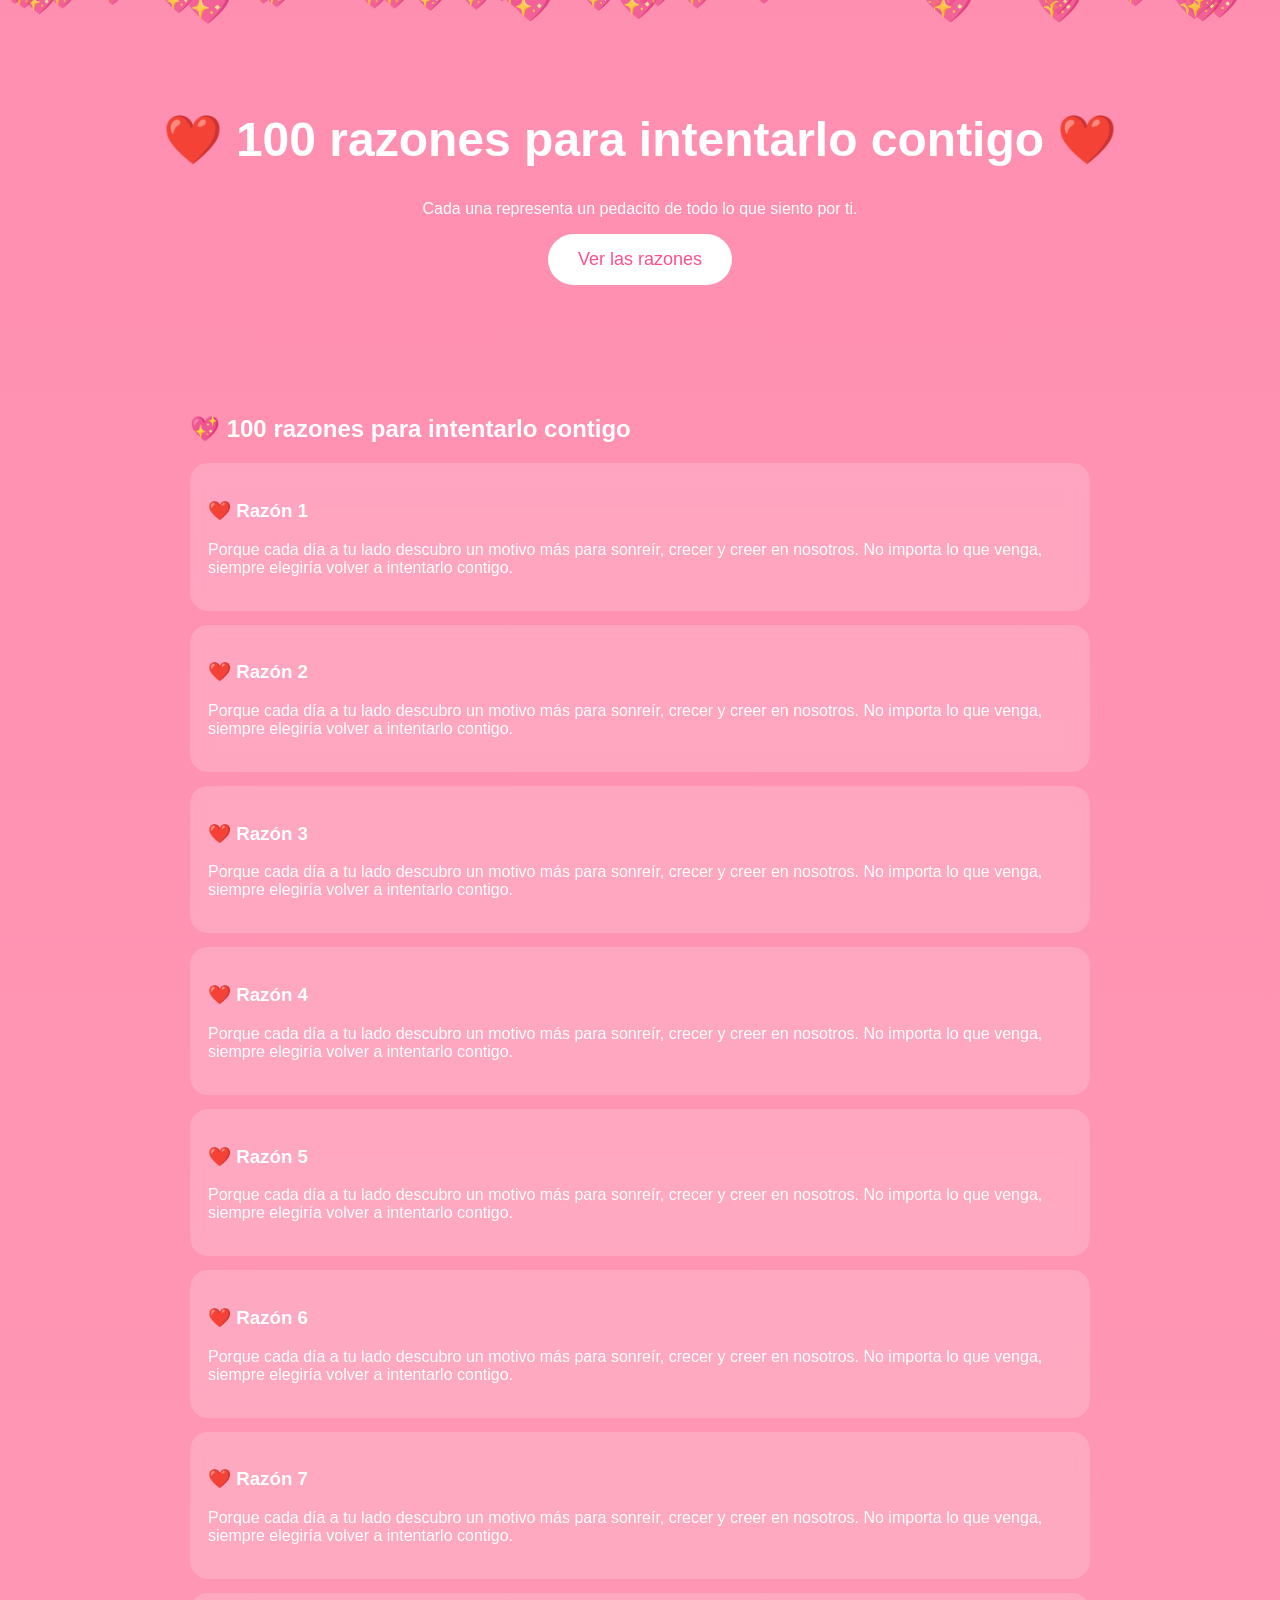
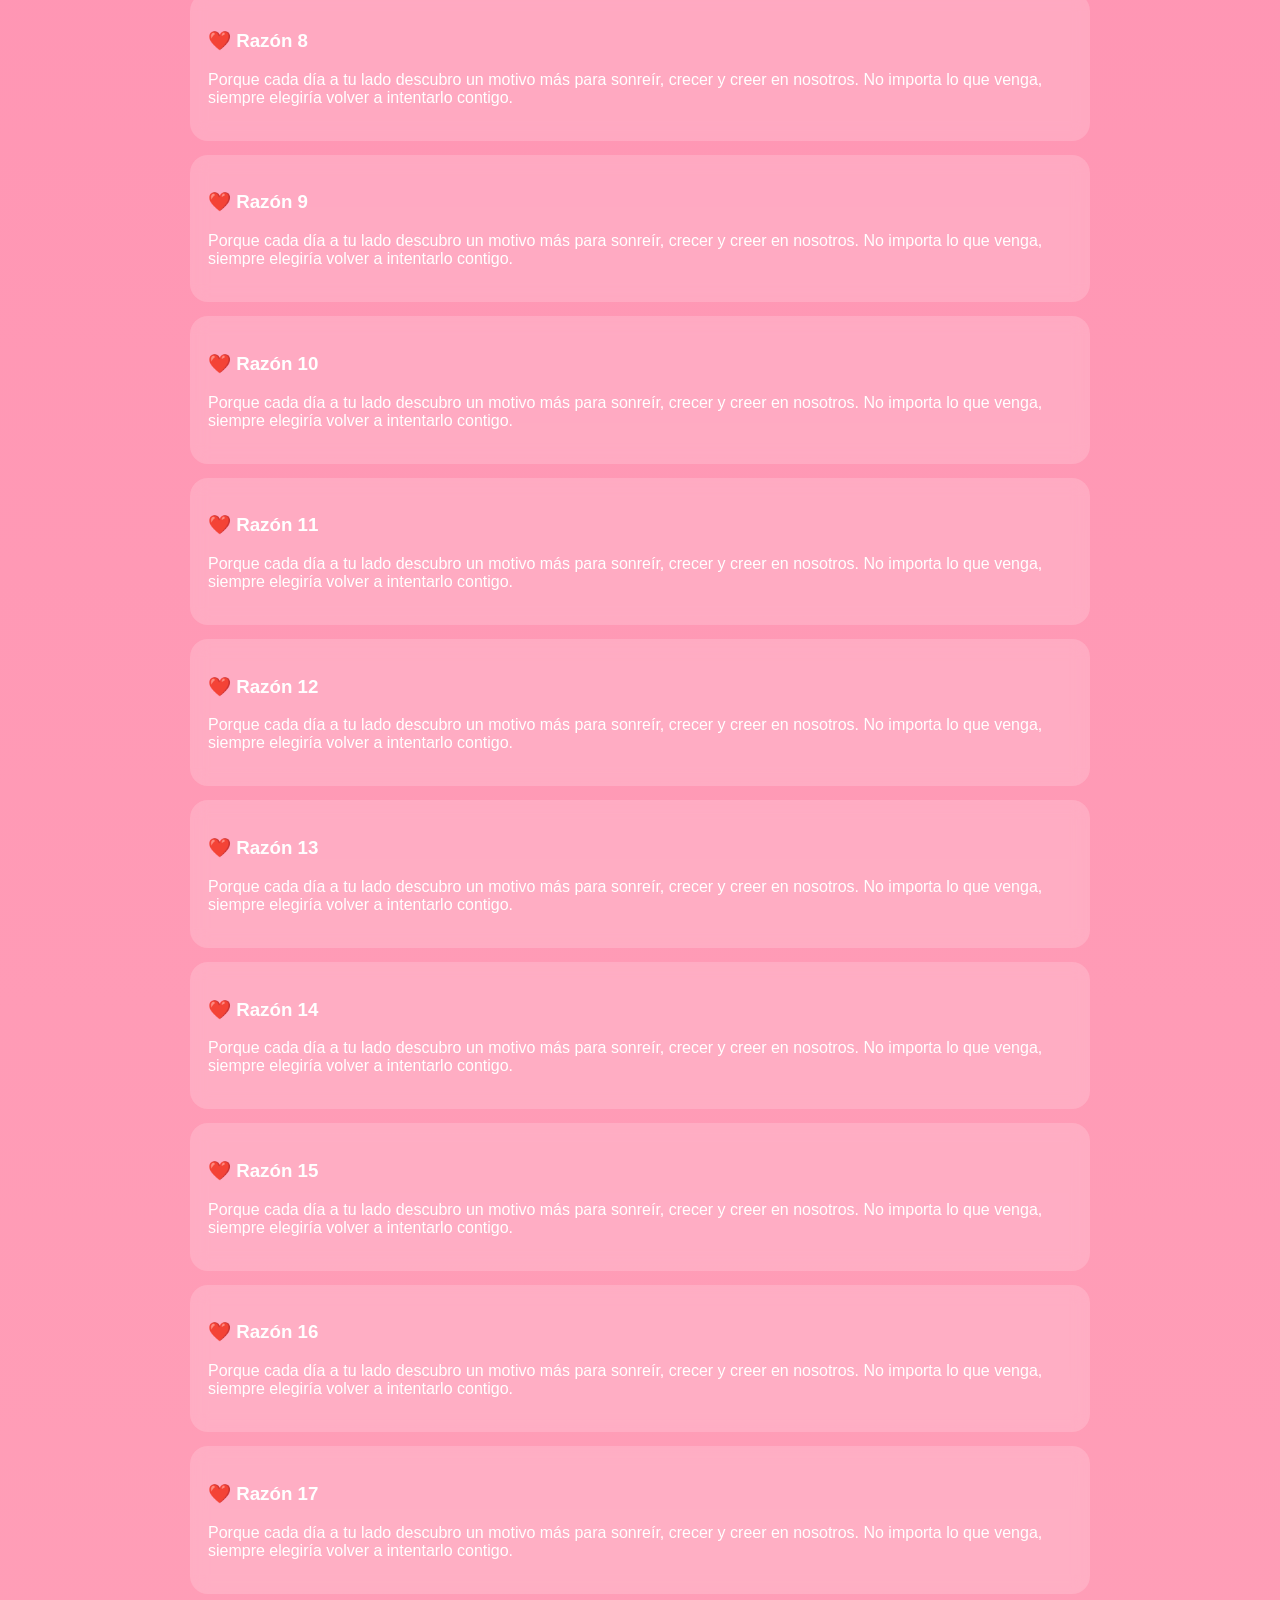
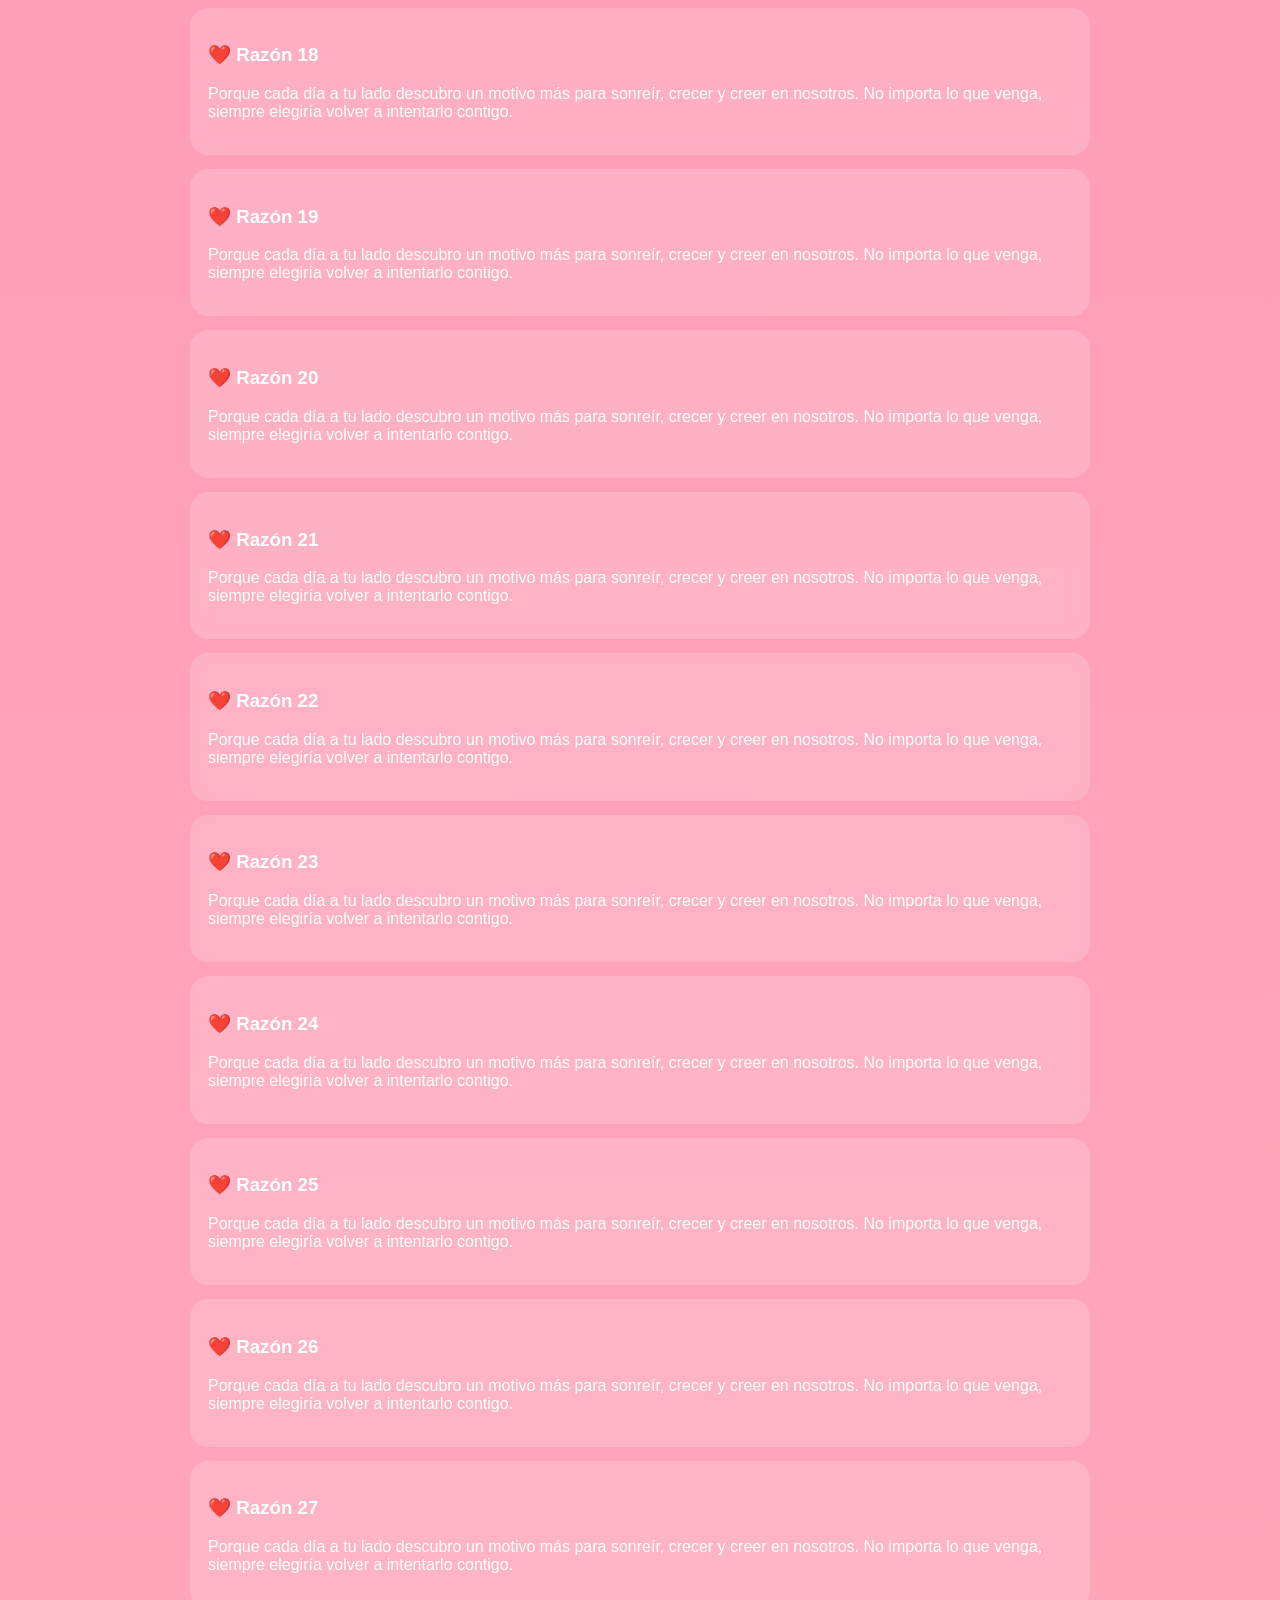
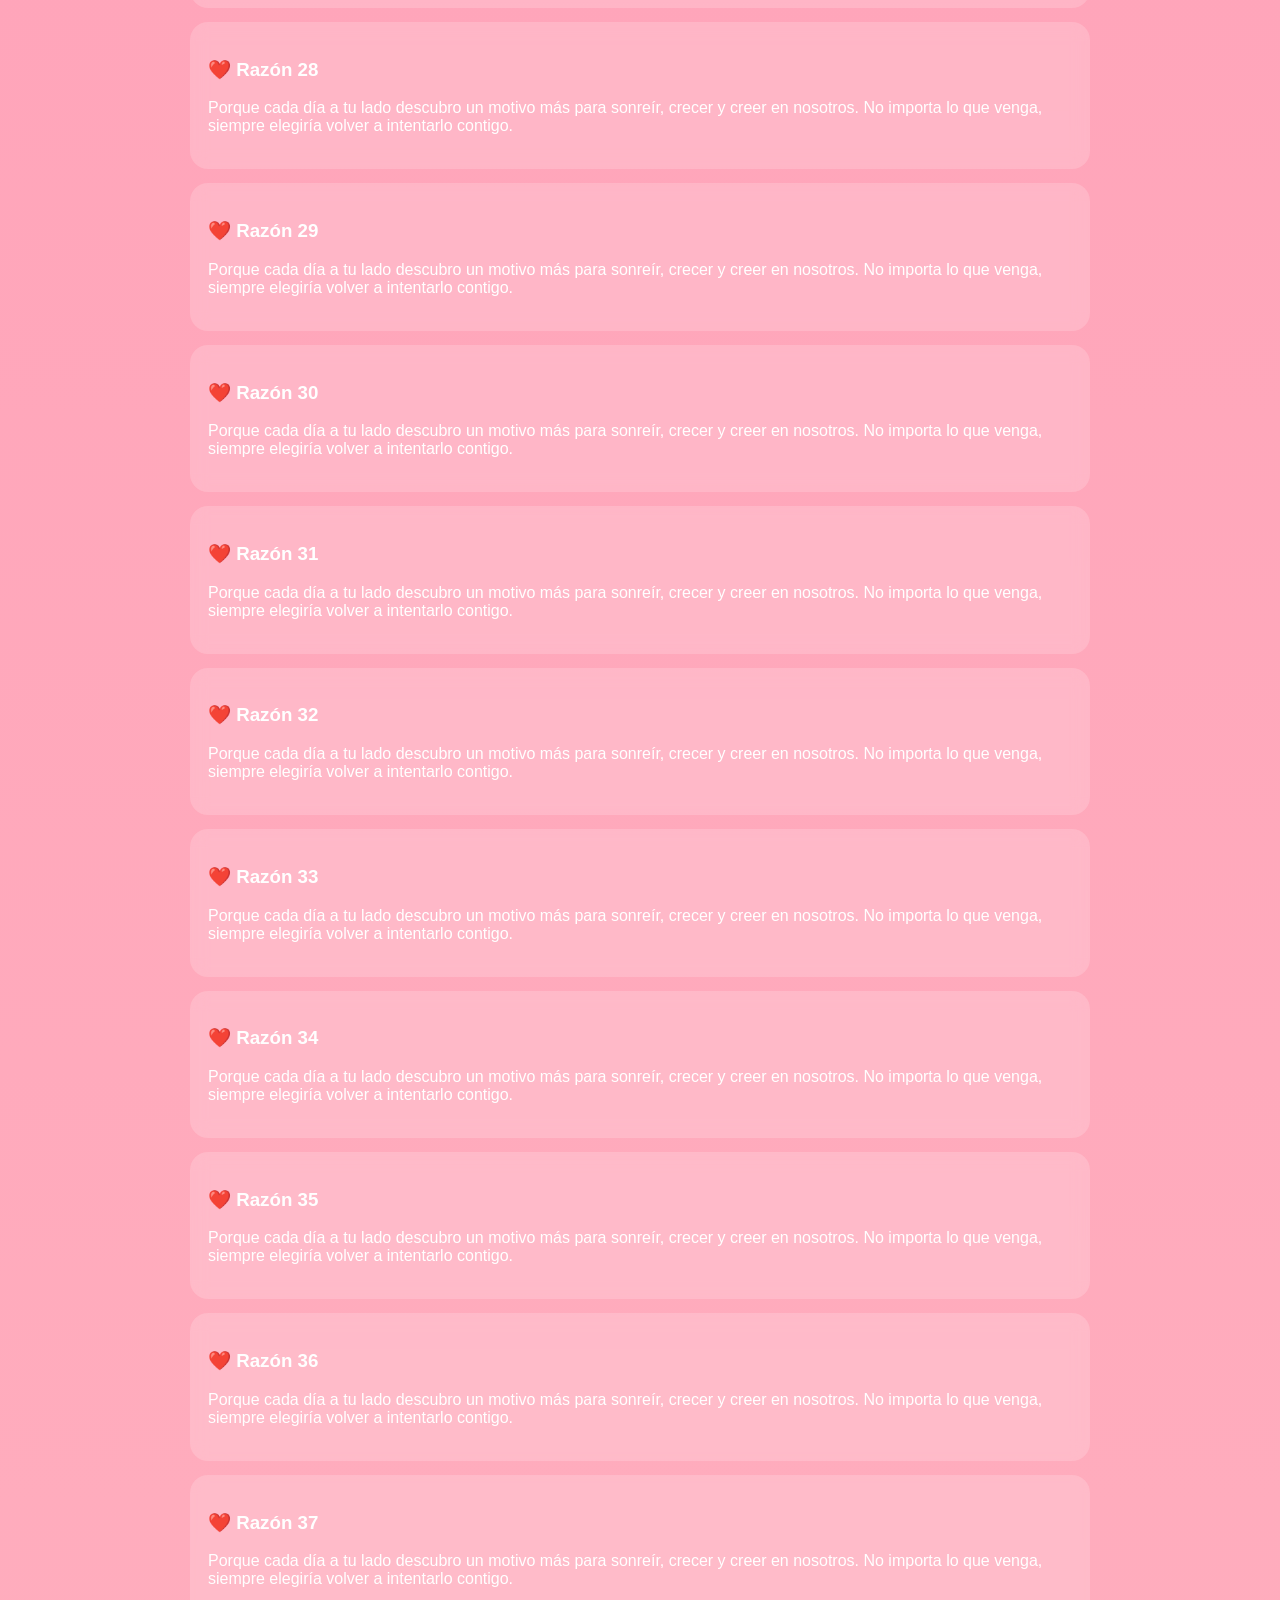
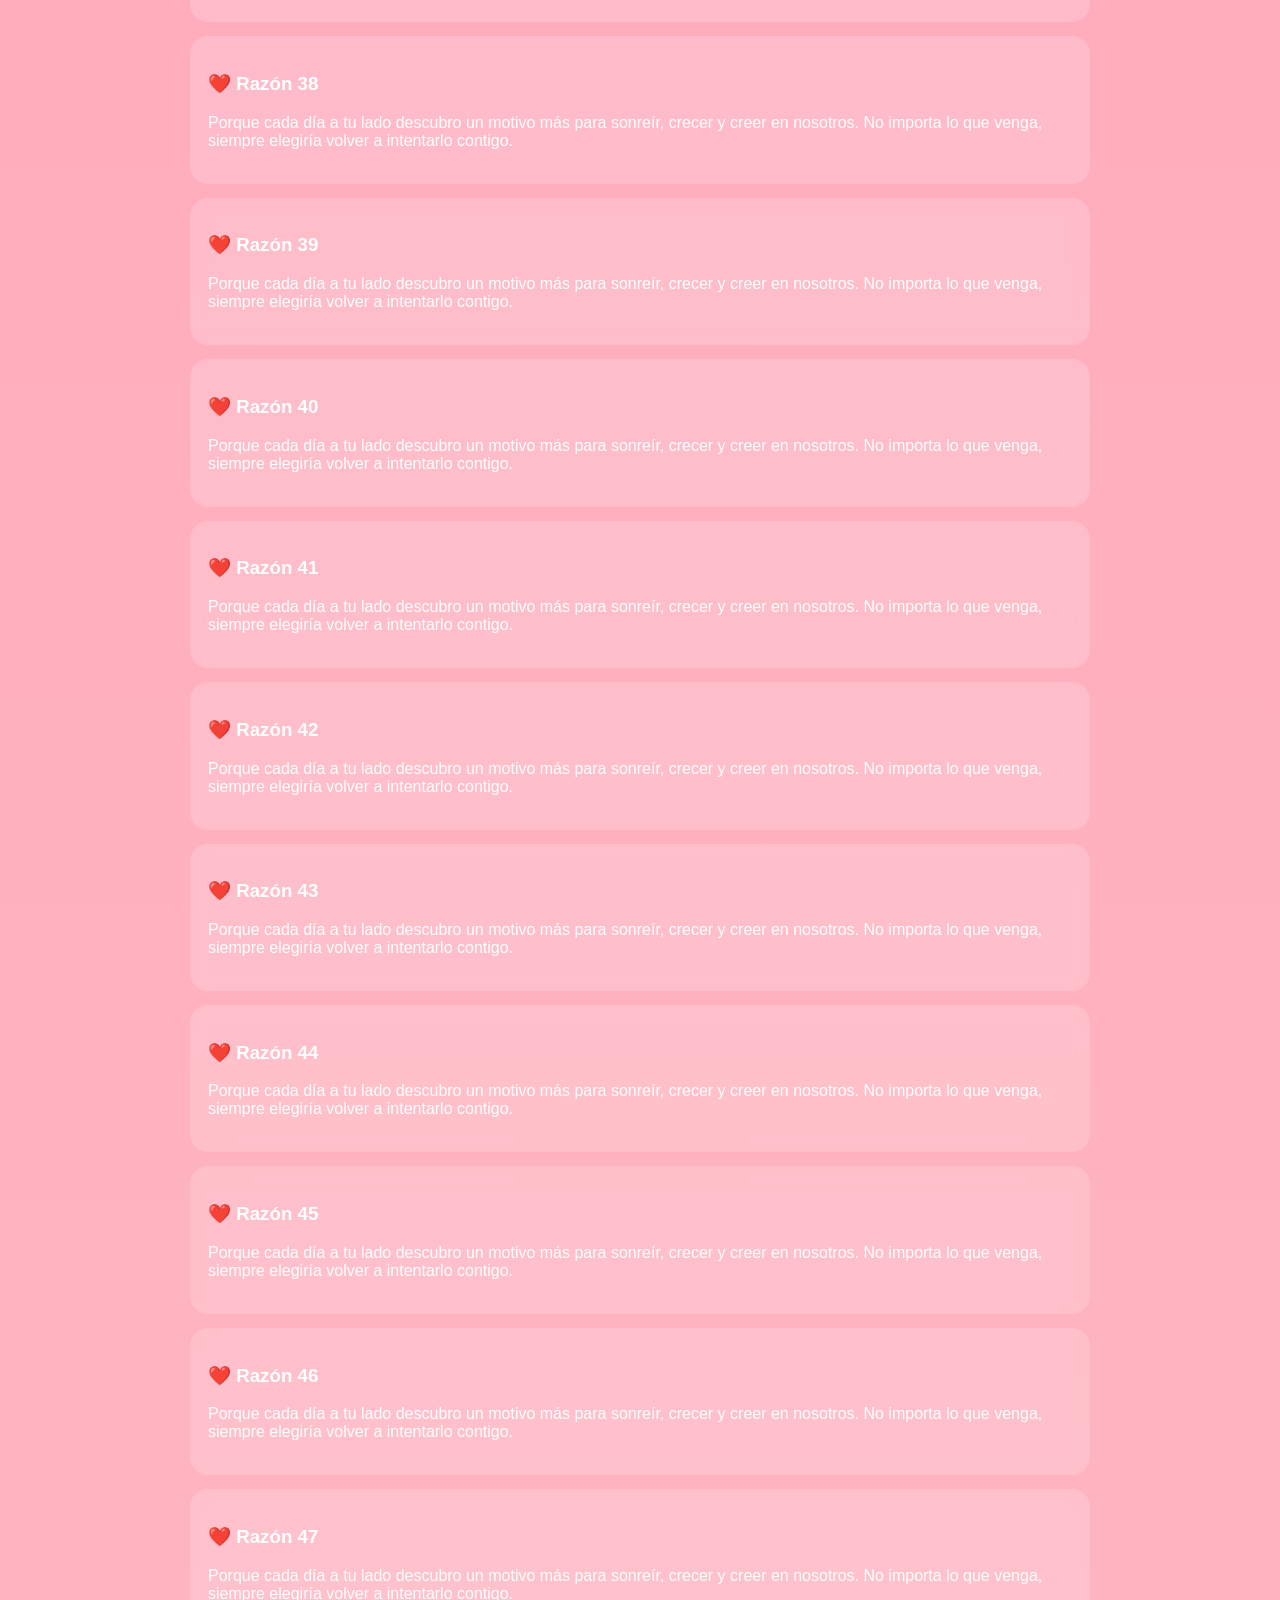
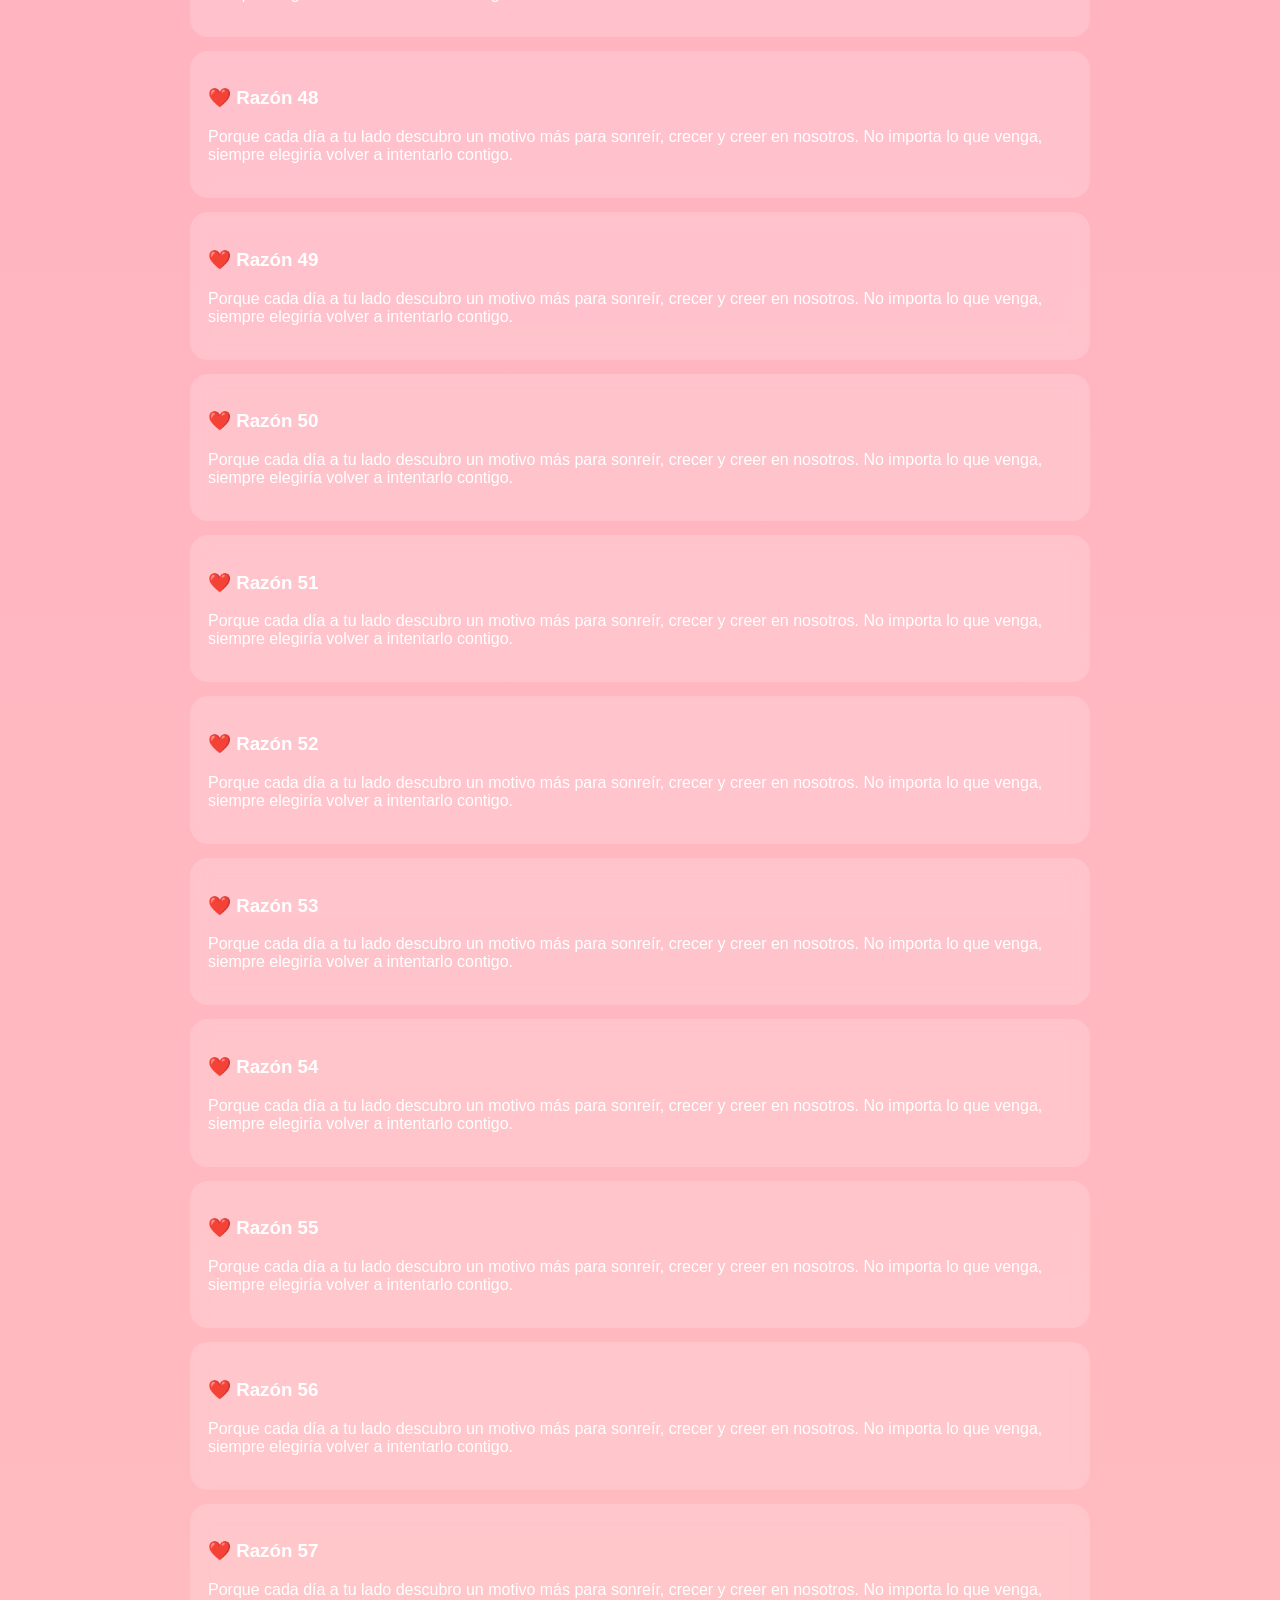
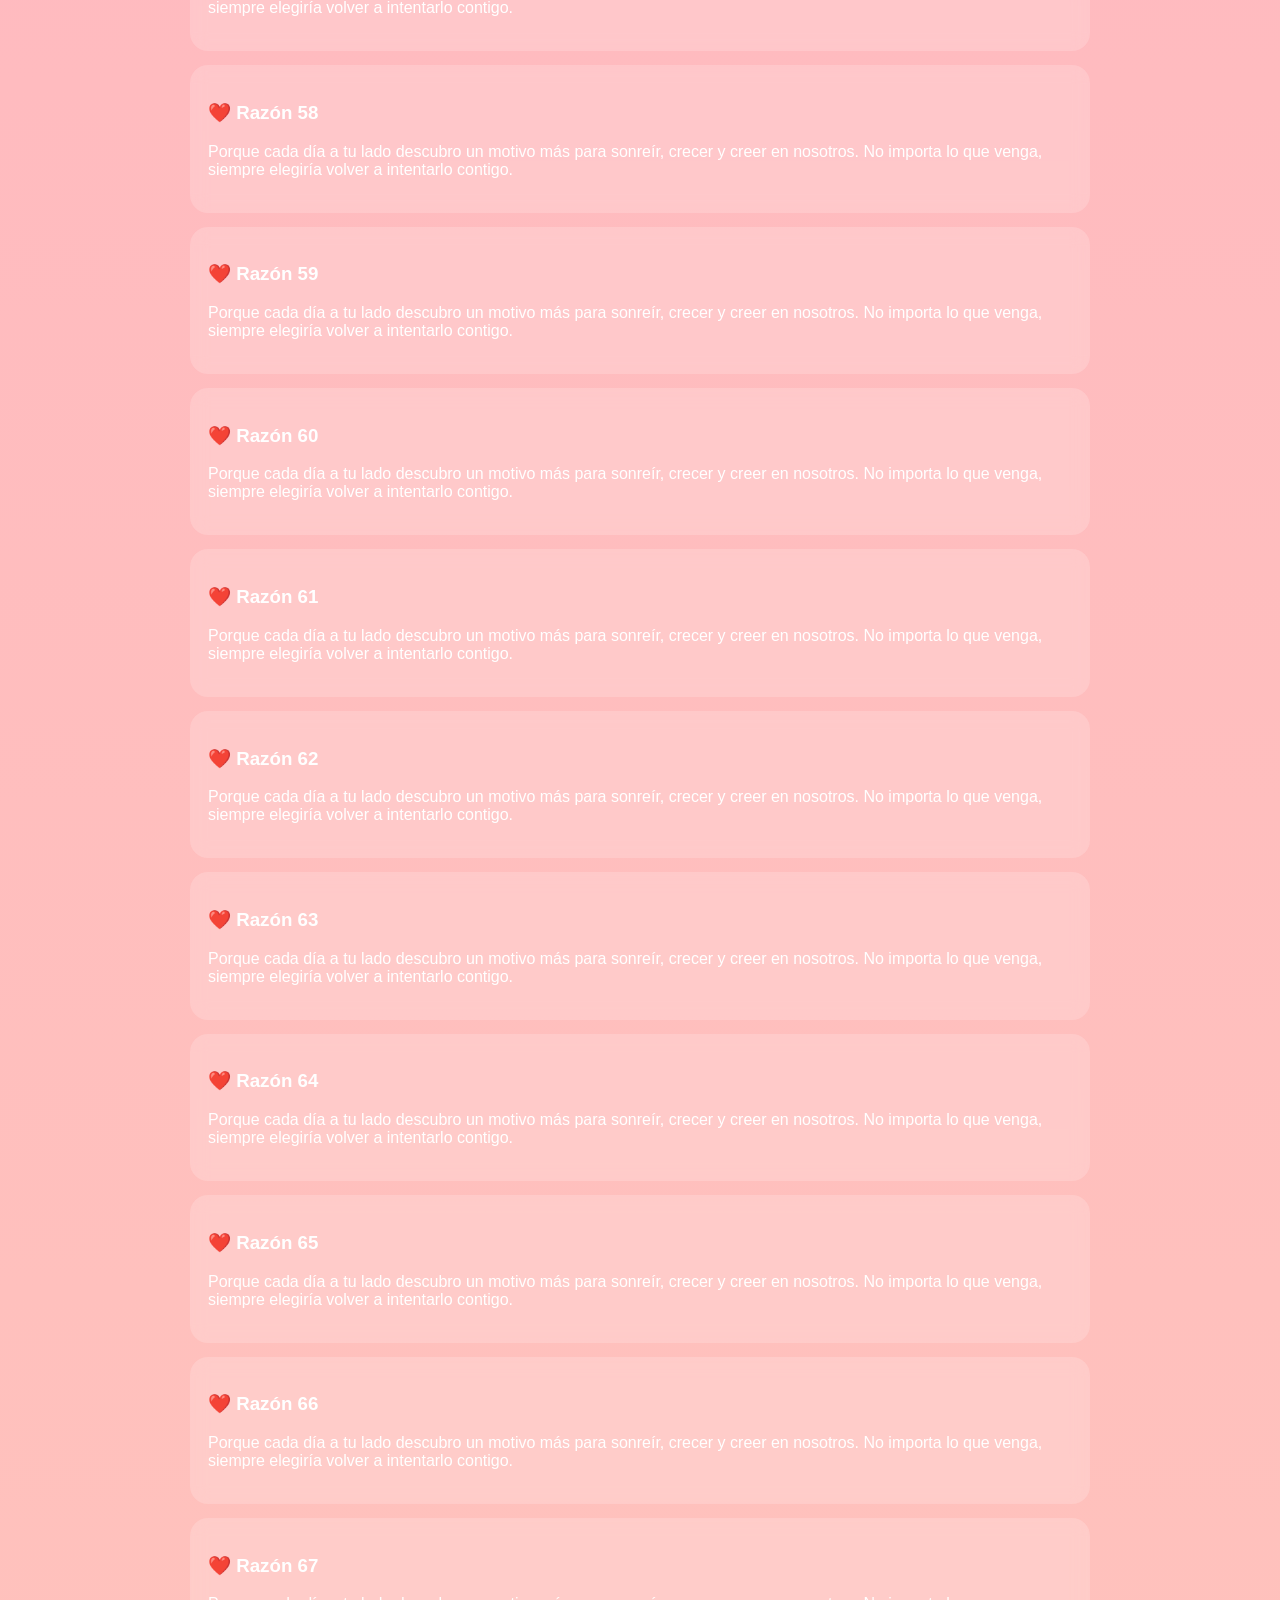
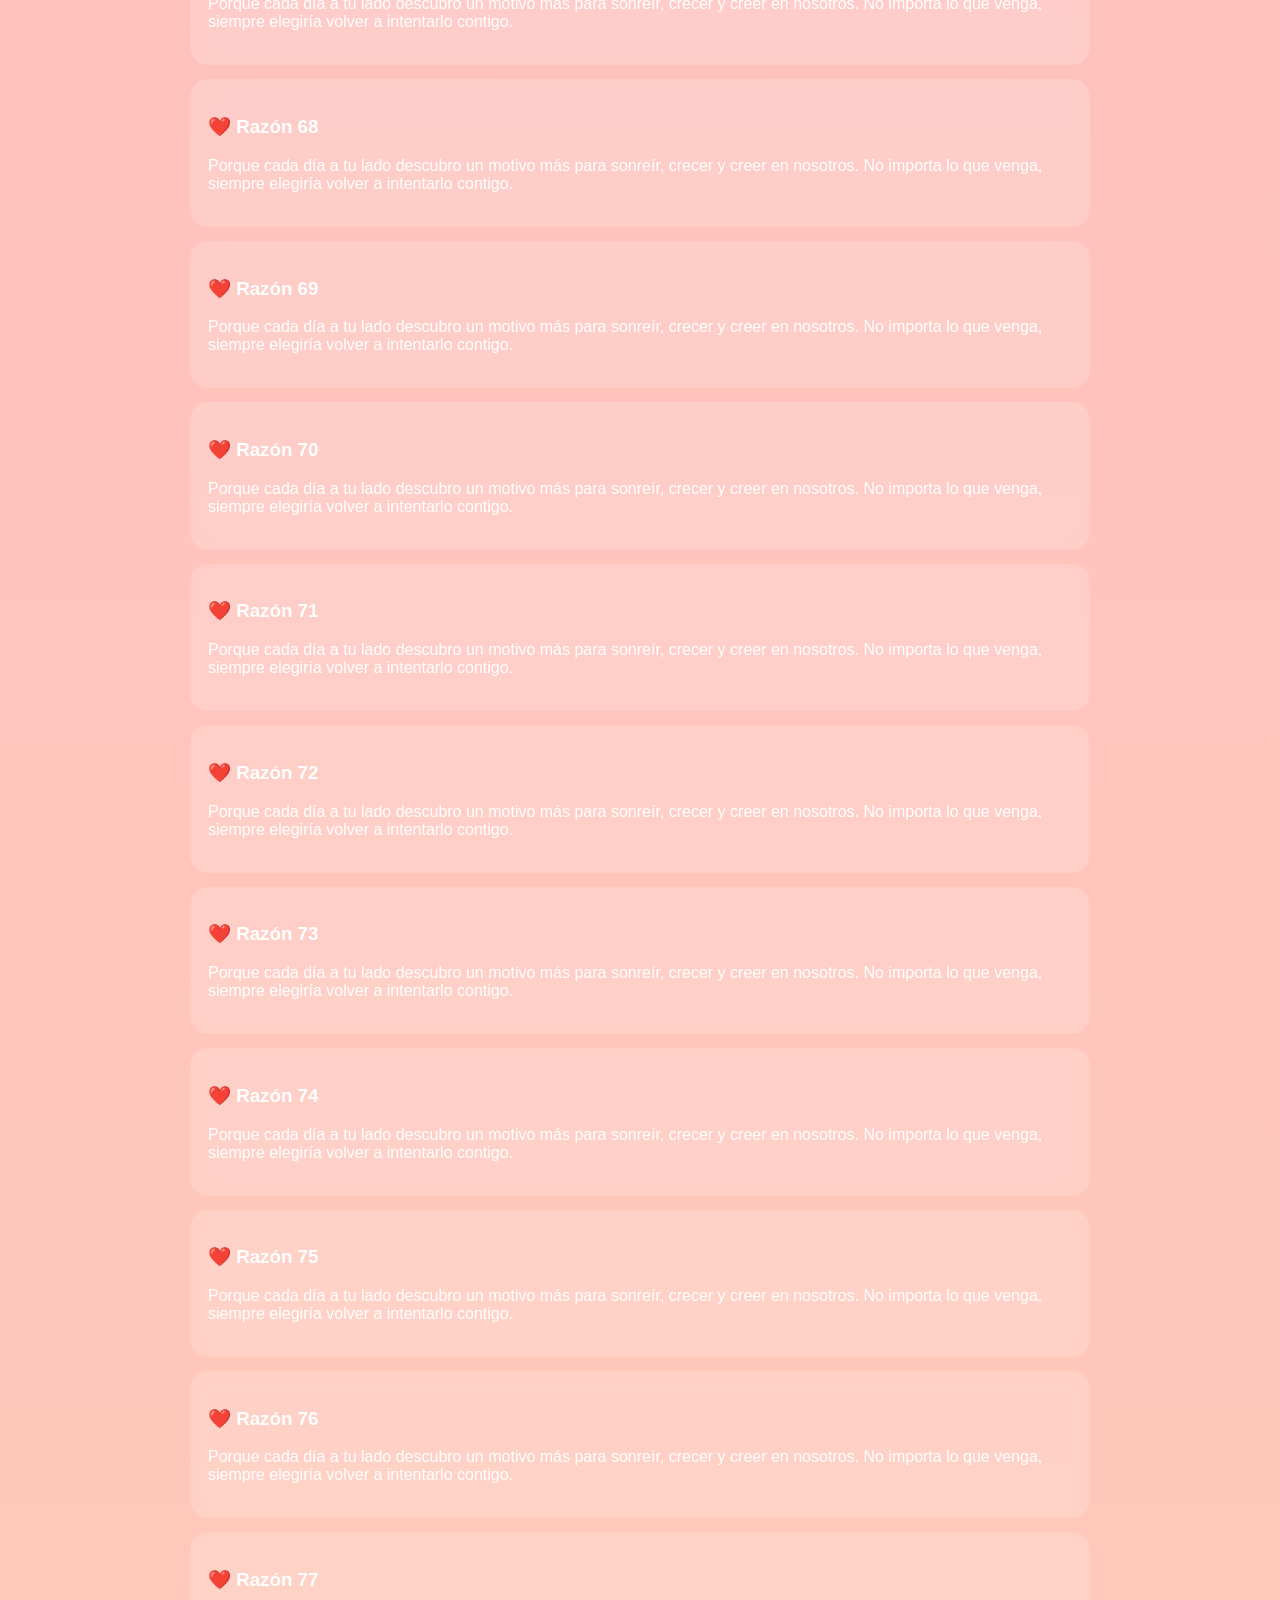
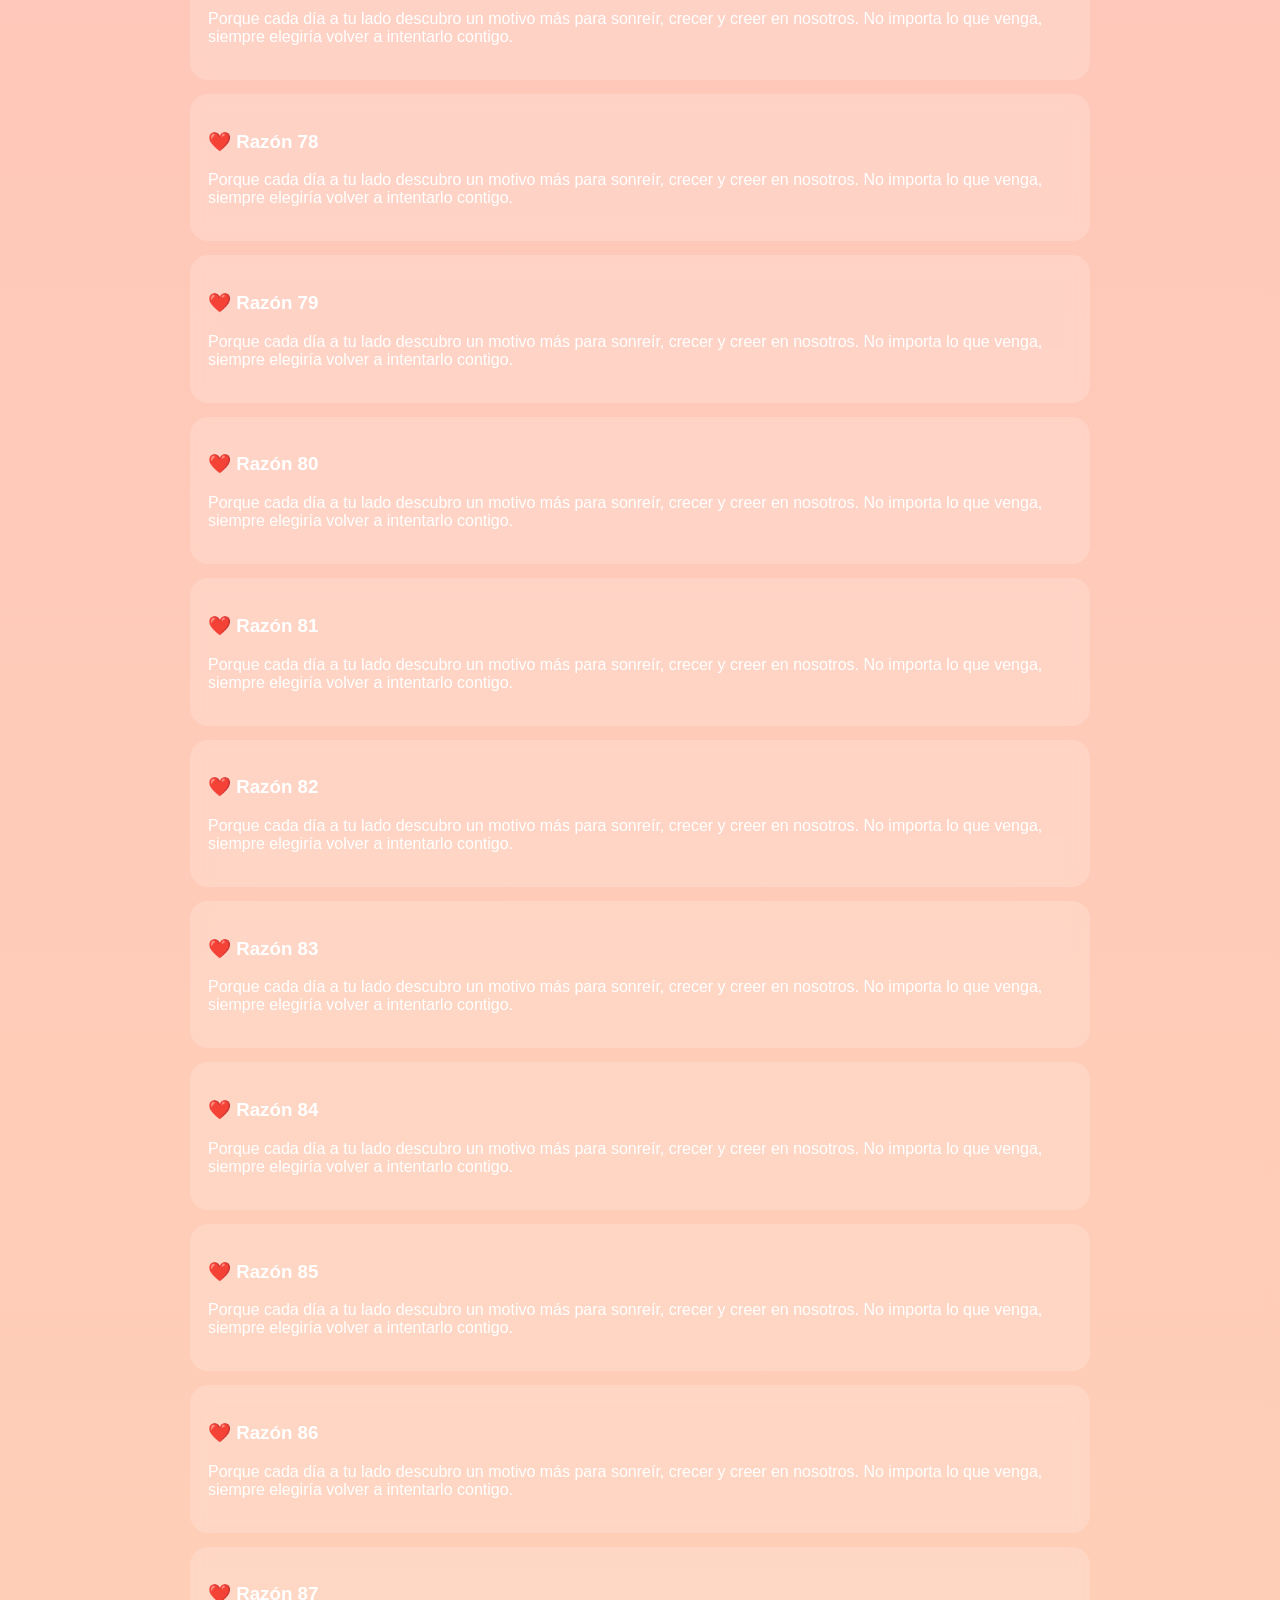
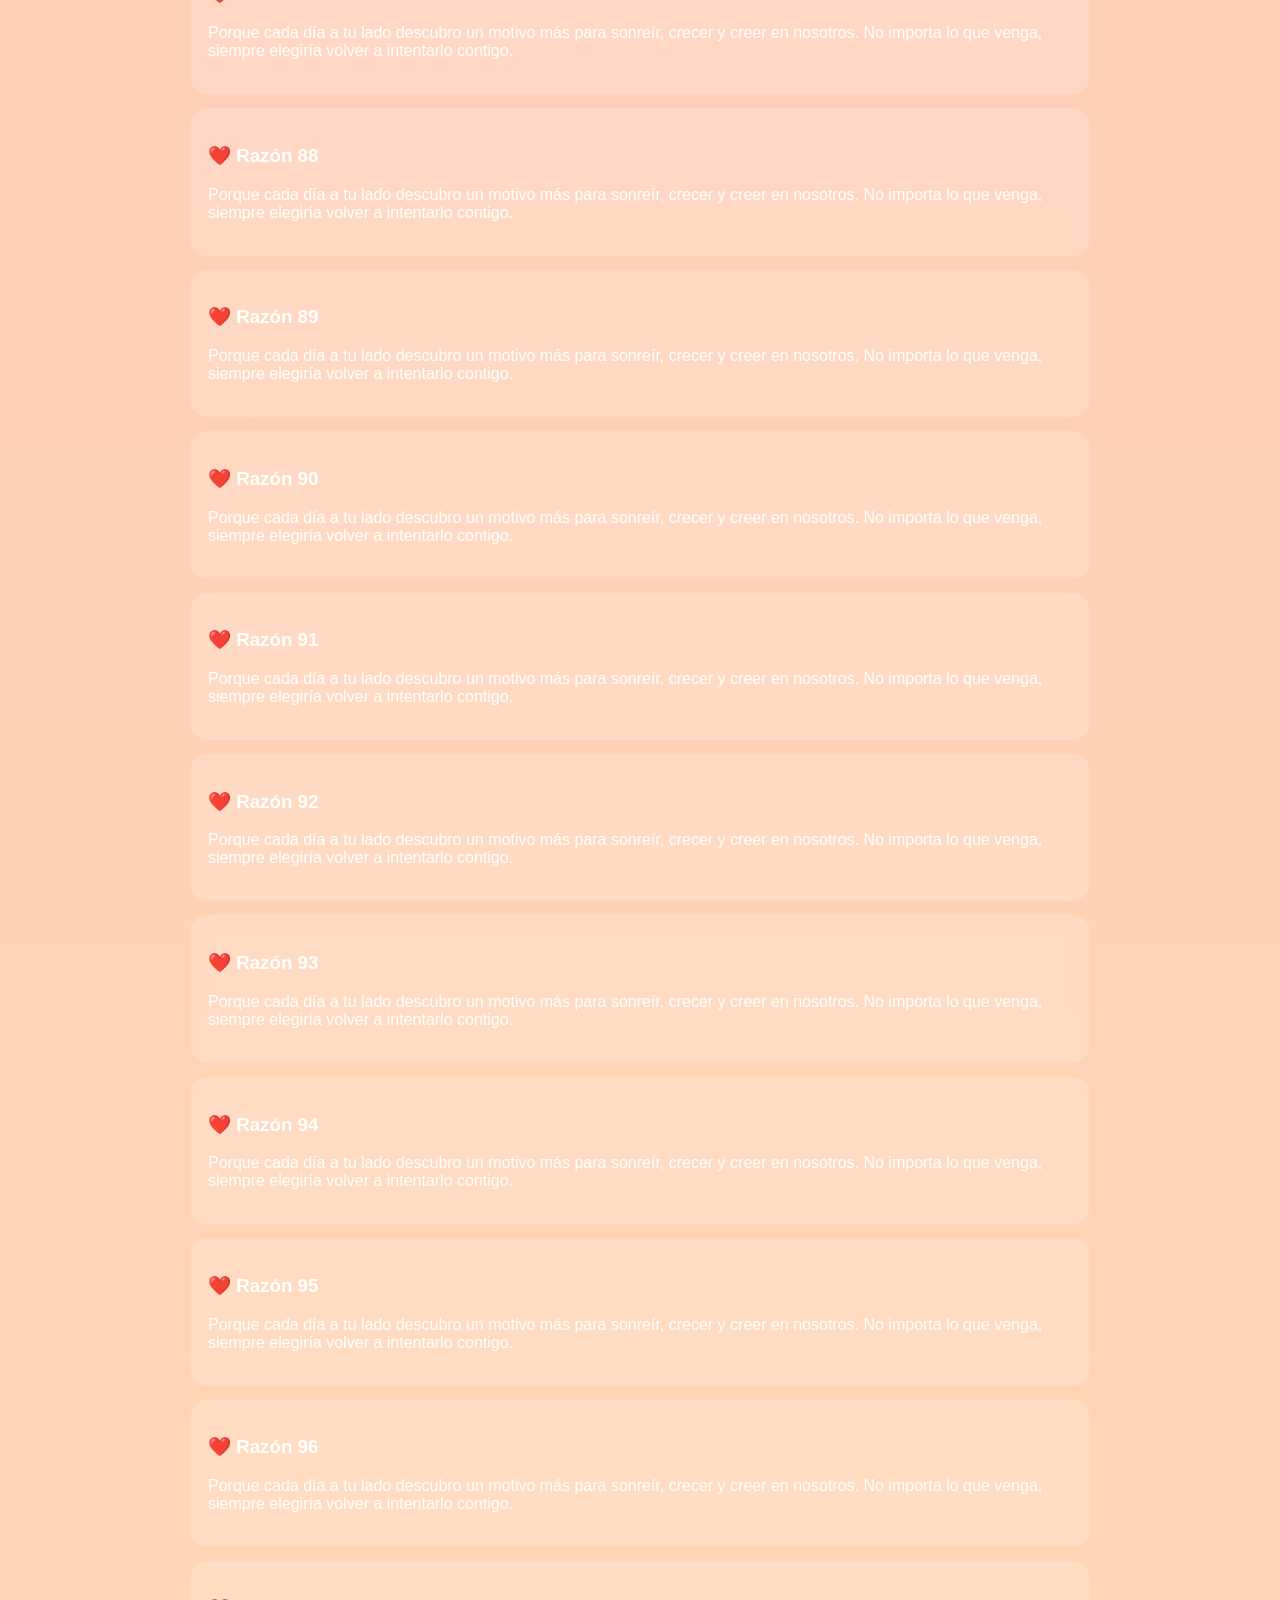
==== index.html @ 9bdb7ab4 "Add files via upload" ====
<!DOCTYPE html>
<html lang="es"><head><meta charset="UTF-8"><meta name="viewport" content="width=device-width,initial-scale=1">
<title>100 razones para intentarlo contigo</title>
<style>
body{margin:0;font-family:Arial;background:linear-gradient(180deg,#ff8fb1,#ffb6c1,#ffd9b3);color:#fff}
.hero{padding:80px 20px;text-align:center}
h1{font-size:3em}
.btn{background:#fff;color:#ff4f8b;padding:15px 30px;border-radius:30px;border:none;font-size:18px;cursor:pointer}
.section{max-width:900px;margin:auto;padding:30px 20px}
.card{background:rgba(255,255,255,.18);backdrop-filter:blur(8px);padding:18px;margin:14px 0;border-radius:18px}
.final{background:#fff;color:#ff4f8b;padding:30px;border-radius:20px;text-align:center;font-size:1.3em;font-weight:bold}
.heart{position:fixed;top:-20px;animation:fall 8s linear infinite;opacity:.8}
@keyframes fall{from{transform:translateY(-20px)}to{transform:translateY(110vh)}}
</style></head>
<body>
<div class="hero">
<h1>❤️ 100 razones para intentarlo contigo ❤️</h1>
<p>Cada una representa un pedacito de todo lo que siento por ti.</p>
<button class="btn" onclick="document.getElementById('r').scrollIntoView({behavior:'smooth'})">Ver las razones</button>
</div>
<div id="r" class="section">
<h2>💖 100 razones para intentarlo contigo</h2>

    <div class="card"><h3>❤️ Razón 1</h3>
    <p>Porque cada día a tu lado descubro un motivo más para sonreír, crecer y creer en nosotros. No importa lo que venga, siempre elegiría volver a intentarlo contigo.</p></div>

    <div class="card"><h3>❤️ Razón 2</h3>
    <p>Porque cada día a tu lado descubro un motivo más para sonreír, crecer y creer en nosotros. No importa lo que venga, siempre elegiría volver a intentarlo contigo.</p></div>

    <div class="card"><h3>❤️ Razón 3</h3>
    <p>Porque cada día a tu lado descubro un motivo más para sonreír, crecer y creer en nosotros. No importa lo que venga, siempre elegiría volver a intentarlo contigo.</p></div>

    <div class="card"><h3>❤️ Razón 4</h3>
    <p>Porque cada día a tu lado descubro un motivo más para sonreír, crecer y creer en nosotros. No importa lo que venga, siempre elegiría volver a intentarlo contigo.</p></div>

    <div class="card"><h3>❤️ Razón 5</h3>
    <p>Porque cada día a tu lado descubro un motivo más para sonreír, crecer y creer en nosotros. No importa lo que venga, siempre elegiría volver a intentarlo contigo.</p></div>

    <div class="card"><h3>❤️ Razón 6</h3>
    <p>Porque cada día a tu lado descubro un motivo más para sonreír, crecer y creer en nosotros. No importa lo que venga, siempre elegiría volver a intentarlo contigo.</p></div>

    <div class="card"><h3>❤️ Razón 7</h3>
    <p>Porque cada día a tu lado descubro un motivo más para sonreír, crecer y creer en nosotros. No importa lo que venga, siempre elegiría volver a intentarlo contigo.</p></div>

    <div class="card"><h3>❤️ Razón 8</h3>
    <p>Porque cada día a tu lado descubro un motivo más para sonreír, crecer y creer en nosotros. No importa lo que venga, siempre elegiría volver a intentarlo contigo.</p></div>

    <div class="card"><h3>❤️ Razón 9</h3>
    <p>Porque cada día a tu lado descubro un motivo más para sonreír, crecer y creer en nosotros. No importa lo que venga, siempre elegiría volver a intentarlo contigo.</p></div>

    <div class="card"><h3>❤️ Razón 10</h3>
    <p>Porque cada día a tu lado descubro un motivo más para sonreír, crecer y creer en nosotros. No importa lo que venga, siempre elegiría volver a intentarlo contigo.</p></div>

    <div class="card"><h3>❤️ Razón 11</h3>
    <p>Porque cada día a tu lado descubro un motivo más para sonreír, crecer y creer en nosotros. No importa lo que venga, siempre elegiría volver a intentarlo contigo.</p></div>

    <div class="card"><h3>❤️ Razón 12</h3>
    <p>Porque cada día a tu lado descubro un motivo más para sonreír, crecer y creer en nosotros. No importa lo que venga, siempre elegiría volver a intentarlo contigo.</p></div>

    <div class="card"><h3>❤️ Razón 13</h3>
    <p>Porque cada día a tu lado descubro un motivo más para sonreír, crecer y creer en nosotros. No importa lo que venga, siempre elegiría volver a intentarlo contigo.</p></div>

    <div class="card"><h3>❤️ Razón 14</h3>
    <p>Porque cada día a tu lado descubro un motivo más para sonreír, crecer y creer en nosotros. No importa lo que venga, siempre elegiría volver a intentarlo contigo.</p></div>

    <div class="card"><h3>❤️ Razón 15</h3>
    <p>Porque cada día a tu lado descubro un motivo más para sonreír, crecer y creer en nosotros. No importa lo que venga, siempre elegiría volver a intentarlo contigo.</p></div>

    <div class="card"><h3>❤️ Razón 16</h3>
    <p>Porque cada día a tu lado descubro un motivo más para sonreír, crecer y creer en nosotros. No importa lo que venga, siempre elegiría volver a intentarlo contigo.</p></div>

    <div class="card"><h3>❤️ Razón 17</h3>
    <p>Porque cada día a tu lado descubro un motivo más para sonreír, crecer y creer en nosotros. No importa lo que venga, siempre elegiría volver a intentarlo contigo.</p></div>

    <div class="card"><h3>❤️ Razón 18</h3>
    <p>Porque cada día a tu lado descubro un motivo más para sonreír, crecer y creer en nosotros. No importa lo que venga, siempre elegiría volver a intentarlo contigo.</p></div>

    <div class="card"><h3>❤️ Razón 19</h3>
    <p>Porque cada día a tu lado descubro un motivo más para sonreír, crecer y creer en nosotros. No importa lo que venga, siempre elegiría volver a intentarlo contigo.</p></div>

    <div class="card"><h3>❤️ Razón 20</h3>
    <p>Porque cada día a tu lado descubro un motivo más para sonreír, crecer y creer en nosotros. No importa lo que venga, siempre elegiría volver a intentarlo contigo.</p></div>

    <div class="card"><h3>❤️ Razón 21</h3>
    <p>Porque cada día a tu lado descubro un motivo más para sonreír, crecer y creer en nosotros. No importa lo que venga, siempre elegiría volver a intentarlo contigo.</p></div>

    <div class="card"><h3>❤️ Razón 22</h3>
    <p>Porque cada día a tu lado descubro un motivo más para sonreír, crecer y creer en nosotros. No importa lo que venga, siempre elegiría volver a intentarlo contigo.</p></div>

    <div class="card"><h3>❤️ Razón 23</h3>
    <p>Porque cada día a tu lado descubro un motivo más para sonreír, crecer y creer en nosotros. No importa lo que venga, siempre elegiría volver a intentarlo contigo.</p></div>

    <div class="card"><h3>❤️ Razón 24</h3>
    <p>Porque cada día a tu lado descubro un motivo más para sonreír, crecer y creer en nosotros. No importa lo que venga, siempre elegiría volver a intentarlo contigo.</p></div>

    <div class="card"><h3>❤️ Razón 25</h3>
    <p>Porque cada día a tu lado descubro un motivo más para sonreír, crecer y creer en nosotros. No importa lo que venga, siempre elegiría volver a intentarlo contigo.</p></div>

    <div class="card"><h3>❤️ Razón 26</h3>
    <p>Porque cada día a tu lado descubro un motivo más para sonreír, crecer y creer en nosotros. No importa lo que venga, siempre elegiría volver a intentarlo contigo.</p></div>

    <div class="card"><h3>❤️ Razón 27</h3>
    <p>Porque cada día a tu lado descubro un motivo más para sonreír, crecer y creer en nosotros. No importa lo que venga, siempre elegiría volver a intentarlo contigo.</p></div>

    <div class="card"><h3>❤️ Razón 28</h3>
    <p>Porque cada día a tu lado descubro un motivo más para sonreír, crecer y creer en nosotros. No importa lo que venga, siempre elegiría volver a intentarlo contigo.</p></div>

    <div class="card"><h3>❤️ Razón 29</h3>
    <p>Porque cada día a tu lado descubro un motivo más para sonreír, crecer y creer en nosotros. No importa lo que venga, siempre elegiría volver a intentarlo contigo.</p></div>

    <div class="card"><h3>❤️ Razón 30</h3>
    <p>Porque cada día a tu lado descubro un motivo más para sonreír, crecer y creer en nosotros. No importa lo que venga, siempre elegiría volver a intentarlo contigo.</p></div>

    <div class="card"><h3>❤️ Razón 31</h3>
    <p>Porque cada día a tu lado descubro un motivo más para sonreír, crecer y creer en nosotros. No importa lo que venga, siempre elegiría volver a intentarlo contigo.</p></div>

    <div class="card"><h3>❤️ Razón 32</h3>
    <p>Porque cada día a tu lado descubro un motivo más para sonreír, crecer y creer en nosotros. No importa lo que venga, siempre elegiría volver a intentarlo contigo.</p></div>

    <div class="card"><h3>❤️ Razón 33</h3>
    <p>Porque cada día a tu lado descubro un motivo más para sonreír, crecer y creer en nosotros. No importa lo que venga, siempre elegiría volver a intentarlo contigo.</p></div>

    <div class="card"><h3>❤️ Razón 34</h3>
    <p>Porque cada día a tu lado descubro un motivo más para sonreír, crecer y creer en nosotros. No importa lo que venga, siempre elegiría volver a intentarlo contigo.</p></div>

    <div class="card"><h3>❤️ Razón 35</h3>
    <p>Porque cada día a tu lado descubro un motivo más para sonreír, crecer y creer en nosotros. No importa lo que venga, siempre elegiría volver a intentarlo contigo.</p></div>

    <div class="card"><h3>❤️ Razón 36</h3>
    <p>Porque cada día a tu lado descubro un motivo más para sonreír, crecer y creer en nosotros. No importa lo que venga, siempre elegiría volver a intentarlo contigo.</p></div>

    <div class="card"><h3>❤️ Razón 37</h3>
    <p>Porque cada día a tu lado descubro un motivo más para sonreír, crecer y creer en nosotros. No importa lo que venga, siempre elegiría volver a intentarlo contigo.</p></div>

    <div class="card"><h3>❤️ Razón 38</h3>
    <p>Porque cada día a tu lado descubro un motivo más para sonreír, crecer y creer en nosotros. No importa lo que venga, siempre elegiría volver a intentarlo contigo.</p></div>

    <div class="card"><h3>❤️ Razón 39</h3>
    <p>Porque cada día a tu lado descubro un motivo más para sonreír, crecer y creer en nosotros. No importa lo que venga, siempre elegiría volver a intentarlo contigo.</p></div>

    <div class="card"><h3>❤️ Razón 40</h3>
    <p>Porque cada día a tu lado descubro un motivo más para sonreír, crecer y creer en nosotros. No importa lo que venga, siempre elegiría volver a intentarlo contigo.</p></div>

    <div class="card"><h3>❤️ Razón 41</h3>
    <p>Porque cada día a tu lado descubro un motivo más para sonreír, crecer y creer en nosotros. No importa lo que venga, siempre elegiría volver a intentarlo contigo.</p></div>

    <div class="card"><h3>❤️ Razón 42</h3>
    <p>Porque cada día a tu lado descubro un motivo más para sonreír, crecer y creer en nosotros. No importa lo que venga, siempre elegiría volver a intentarlo contigo.</p></div>

    <div class="card"><h3>❤️ Razón 43</h3>
    <p>Porque cada día a tu lado descubro un motivo más para sonreír, crecer y creer en nosotros. No importa lo que venga, siempre elegiría volver a intentarlo contigo.</p></div>

    <div class="card"><h3>❤️ Razón 44</h3>
    <p>Porque cada día a tu lado descubro un motivo más para sonreír, crecer y creer en nosotros. No importa lo que venga, siempre elegiría volver a intentarlo contigo.</p></div>

    <div class="card"><h3>❤️ Razón 45</h3>
    <p>Porque cada día a tu lado descubro un motivo más para sonreír, crecer y creer en nosotros. No importa lo que venga, siempre elegiría volver a intentarlo contigo.</p></div>

    <div class="card"><h3>❤️ Razón 46</h3>
    <p>Porque cada día a tu lado descubro un motivo más para sonreír, crecer y creer en nosotros. No importa lo que venga, siempre elegiría volver a intentarlo contigo.</p></div>

    <div class="card"><h3>❤️ Razón 47</h3>
    <p>Porque cada día a tu lado descubro un motivo más para sonreír, crecer y creer en nosotros. No importa lo que venga, siempre elegiría volver a intentarlo contigo.</p></div>

    <div class="card"><h3>❤️ Razón 48</h3>
    <p>Porque cada día a tu lado descubro un motivo más para sonreír, crecer y creer en nosotros. No importa lo que venga, siempre elegiría volver a intentarlo contigo.</p></div>

    <div class="card"><h3>❤️ Razón 49</h3>
    <p>Porque cada día a tu lado descubro un motivo más para sonreír, crecer y creer en nosotros. No importa lo que venga, siempre elegiría volver a intentarlo contigo.</p></div>

    <div class="card"><h3>❤️ Razón 50</h3>
    <p>Porque cada día a tu lado descubro un motivo más para sonreír, crecer y creer en nosotros. No importa lo que venga, siempre elegiría volver a intentarlo contigo.</p></div>

    <div class="card"><h3>❤️ Razón 51</h3>
    <p>Porque cada día a tu lado descubro un motivo más para sonreír, crecer y creer en nosotros. No importa lo que venga, siempre elegiría volver a intentarlo contigo.</p></div>

    <div class="card"><h3>❤️ Razón 52</h3>
    <p>Porque cada día a tu lado descubro un motivo más para sonreír, crecer y creer en nosotros. No importa lo que venga, siempre elegiría volver a intentarlo contigo.</p></div>

    <div class="card"><h3>❤️ Razón 53</h3>
    <p>Porque cada día a tu lado descubro un motivo más para sonreír, crecer y creer en nosotros. No importa lo que venga, siempre elegiría volver a intentarlo contigo.</p></div>

    <div class="card"><h3>❤️ Razón 54</h3>
    <p>Porque cada día a tu lado descubro un motivo más para sonreír, crecer y creer en nosotros. No importa lo que venga, siempre elegiría volver a intentarlo contigo.</p></div>

    <div class="card"><h3>❤️ Razón 55</h3>
    <p>Porque cada día a tu lado descubro un motivo más para sonreír, crecer y creer en nosotros. No importa lo que venga, siempre elegiría volver a intentarlo contigo.</p></div>

    <div class="card"><h3>❤️ Razón 56</h3>
    <p>Porque cada día a tu lado descubro un motivo más para sonreír, crecer y creer en nosotros. No importa lo que venga, siempre elegiría volver a intentarlo contigo.</p></div>

    <div class="card"><h3>❤️ Razón 57</h3>
    <p>Porque cada día a tu lado descubro un motivo más para sonreír, crecer y creer en nosotros. No importa lo que venga, siempre elegiría volver a intentarlo contigo.</p></div>

    <div class="card"><h3>❤️ Razón 58</h3>
    <p>Porque cada día a tu lado descubro un motivo más para sonreír, crecer y creer en nosotros. No importa lo que venga, siempre elegiría volver a intentarlo contigo.</p></div>

    <div class="card"><h3>❤️ Razón 59</h3>
    <p>Porque cada día a tu lado descubro un motivo más para sonreír, crecer y creer en nosotros. No importa lo que venga, siempre elegiría volver a intentarlo contigo.</p></div>

    <div class="card"><h3>❤️ Razón 60</h3>
    <p>Porque cada día a tu lado descubro un motivo más para sonreír, crecer y creer en nosotros. No importa lo que venga, siempre elegiría volver a intentarlo contigo.</p></div>

    <div class="card"><h3>❤️ Razón 61</h3>
    <p>Porque cada día a tu lado descubro un motivo más para sonreír, crecer y creer en nosotros. No importa lo que venga, siempre elegiría volver a intentarlo contigo.</p></div>

    <div class="card"><h3>❤️ Razón 62</h3>
    <p>Porque cada día a tu lado descubro un motivo más para sonreír, crecer y creer en nosotros. No importa lo que venga, siempre elegiría volver a intentarlo contigo.</p></div>

    <div class="card"><h3>❤️ Razón 63</h3>
    <p>Porque cada día a tu lado descubro un motivo más para sonreír, crecer y creer en nosotros. No importa lo que venga, siempre elegiría volver a intentarlo contigo.</p></div>

    <div class="card"><h3>❤️ Razón 64</h3>
    <p>Porque cada día a tu lado descubro un motivo más para sonreír, crecer y creer en nosotros. No importa lo que venga, siempre elegiría volver a intentarlo contigo.</p></div>

    <div class="card"><h3>❤️ Razón 65</h3>
    <p>Porque cada día a tu lado descubro un motivo más para sonreír, crecer y creer en nosotros. No importa lo que venga, siempre elegiría volver a intentarlo contigo.</p></div>

    <div class="card"><h3>❤️ Razón 66</h3>
    <p>Porque cada día a tu lado descubro un motivo más para sonreír, crecer y creer en nosotros. No importa lo que venga, siempre elegiría volver a intentarlo contigo.</p></div>

    <div class="card"><h3>❤️ Razón 67</h3>
    <p>Porque cada día a tu lado descubro un motivo más para sonreír, crecer y creer en nosotros. No importa lo que venga, siempre elegiría volver a intentarlo contigo.</p></div>

    <div class="card"><h3>❤️ Razón 68</h3>
    <p>Porque cada día a tu lado descubro un motivo más para sonreír, crecer y creer en nosotros. No importa lo que venga, siempre elegiría volver a intentarlo contigo.</p></div>

    <div class="card"><h3>❤️ Razón 69</h3>
    <p>Porque cada día a tu lado descubro un motivo más para sonreír, crecer y creer en nosotros. No importa lo que venga, siempre elegiría volver a intentarlo contigo.</p></div>

    <div class="card"><h3>❤️ Razón 70</h3>
    <p>Porque cada día a tu lado descubro un motivo más para sonreír, crecer y creer en nosotros. No importa lo que venga, siempre elegiría volver a intentarlo contigo.</p></div>

    <div class="card"><h3>❤️ Razón 71</h3>
    <p>Porque cada día a tu lado descubro un motivo más para sonreír, crecer y creer en nosotros. No importa lo que venga, siempre elegiría volver a intentarlo contigo.</p></div>

    <div class="card"><h3>❤️ Razón 72</h3>
    <p>Porque cada día a tu lado descubro un motivo más para sonreír, crecer y creer en nosotros. No importa lo que venga, siempre elegiría volver a intentarlo contigo.</p></div>

    <div class="card"><h3>❤️ Razón 73</h3>
    <p>Porque cada día a tu lado descubro un motivo más para sonreír, crecer y creer en nosotros. No importa lo que venga, siempre elegiría volver a intentarlo contigo.</p></div>

    <div class="card"><h3>❤️ Razón 74</h3>
    <p>Porque cada día a tu lado descubro un motivo más para sonreír, crecer y creer en nosotros. No importa lo que venga, siempre elegiría volver a intentarlo contigo.</p></div>

    <div class="card"><h3>❤️ Razón 75</h3>
    <p>Porque cada día a tu lado descubro un motivo más para sonreír, crecer y creer en nosotros. No importa lo que venga, siempre elegiría volver a intentarlo contigo.</p></div>

    <div class="card"><h3>❤️ Razón 76</h3>
    <p>Porque cada día a tu lado descubro un motivo más para sonreír, crecer y creer en nosotros. No importa lo que venga, siempre elegiría volver a intentarlo contigo.</p></div>

    <div class="card"><h3>❤️ Razón 77</h3>
    <p>Porque cada día a tu lado descubro un motivo más para sonreír, crecer y creer en nosotros. No importa lo que venga, siempre elegiría volver a intentarlo contigo.</p></div>

    <div class="card"><h3>❤️ Razón 78</h3>
    <p>Porque cada día a tu lado descubro un motivo más para sonreír, crecer y creer en nosotros. No importa lo que venga, siempre elegiría volver a intentarlo contigo.</p></div>

    <div class="card"><h3>❤️ Razón 79</h3>
    <p>Porque cada día a tu lado descubro un motivo más para sonreír, crecer y creer en nosotros. No importa lo que venga, siempre elegiría volver a intentarlo contigo.</p></div>

    <div class="card"><h3>❤️ Razón 80</h3>
    <p>Porque cada día a tu lado descubro un motivo más para sonreír, crecer y creer en nosotros. No importa lo que venga, siempre elegiría volver a intentarlo contigo.</p></div>

    <div class="card"><h3>❤️ Razón 81</h3>
    <p>Porque cada día a tu lado descubro un motivo más para sonreír, crecer y creer en nosotros. No importa lo que venga, siempre elegiría volver a intentarlo contigo.</p></div>

    <div class="card"><h3>❤️ Razón 82</h3>
    <p>Porque cada día a tu lado descubro un motivo más para sonreír, crecer y creer en nosotros. No importa lo que venga, siempre elegiría volver a intentarlo contigo.</p></div>

    <div class="card"><h3>❤️ Razón 83</h3>
    <p>Porque cada día a tu lado descubro un motivo más para sonreír, crecer y creer en nosotros. No importa lo que venga, siempre elegiría volver a intentarlo contigo.</p></div>

    <div class="card"><h3>❤️ Razón 84</h3>
    <p>Porque cada día a tu lado descubro un motivo más para sonreír, crecer y creer en nosotros. No importa lo que venga, siempre elegiría volver a intentarlo contigo.</p></div>

    <div class="card"><h3>❤️ Razón 85</h3>
    <p>Porque cada día a tu lado descubro un motivo más para sonreír, crecer y creer en nosotros. No importa lo que venga, siempre elegiría volver a intentarlo contigo.</p></div>

    <div class="card"><h3>❤️ Razón 86</h3>
    <p>Porque cada día a tu lado descubro un motivo más para sonreír, crecer y creer en nosotros. No importa lo que venga, siempre elegiría volver a intentarlo contigo.</p></div>

    <div class="card"><h3>❤️ Razón 87</h3>
    <p>Porque cada día a tu lado descubro un motivo más para sonreír, crecer y creer en nosotros. No importa lo que venga, siempre elegiría volver a intentarlo contigo.</p></div>

    <div class="card"><h3>❤️ Razón 88</h3>
    <p>Porque cada día a tu lado descubro un motivo más para sonreír, crecer y creer en nosotros. No importa lo que venga, siempre elegiría volver a intentarlo contigo.</p></div>

    <div class="card"><h3>❤️ Razón 89</h3>
    <p>Porque cada día a tu lado descubro un motivo más para sonreír, crecer y creer en nosotros. No importa lo que venga, siempre elegiría volver a intentarlo contigo.</p></div>

    <div class="card"><h3>❤️ Razón 90</h3>
    <p>Porque cada día a tu lado descubro un motivo más para sonreír, crecer y creer en nosotros. No importa lo que venga, siempre elegiría volver a intentarlo contigo.</p></div>

    <div class="card"><h3>❤️ Razón 91</h3>
    <p>Porque cada día a tu lado descubro un motivo más para sonreír, crecer y creer en nosotros. No importa lo que venga, siempre elegiría volver a intentarlo contigo.</p></div>

    <div class="card"><h3>❤️ Razón 92</h3>
    <p>Porque cada día a tu lado descubro un motivo más para sonreír, crecer y creer en nosotros. No importa lo que venga, siempre elegiría volver a intentarlo contigo.</p></div>

    <div class="card"><h3>❤️ Razón 93</h3>
    <p>Porque cada día a tu lado descubro un motivo más para sonreír, crecer y creer en nosotros. No importa lo que venga, siempre elegiría volver a intentarlo contigo.</p></div>

    <div class="card"><h3>❤️ Razón 94</h3>
    <p>Porque cada día a tu lado descubro un motivo más para sonreír, crecer y creer en nosotros. No importa lo que venga, siempre elegiría volver a intentarlo contigo.</p></div>

    <div class="card"><h3>❤️ Razón 95</h3>
    <p>Porque cada día a tu lado descubro un motivo más para sonreír, crecer y creer en nosotros. No importa lo que venga, siempre elegiría volver a intentarlo contigo.</p></div>

    <div class="card"><h3>❤️ Razón 96</h3>
    <p>Porque cada día a tu lado descubro un motivo más para sonreír, crecer y creer en nosotros. No importa lo que venga, siempre elegiría volver a intentarlo contigo.</p></div>

    <div class="card"><h3>❤️ Razón 97</h3>
    <p>Porque cada día a tu lado descubro un motivo más para sonreír, crecer y creer en nosotros. No importa lo que venga, siempre elegiría volver a intentarlo contigo.</p></div>

    <div class="card"><h3>❤️ Razón 98</h3>
    <p>Porque cada día a tu lado descubro un motivo más para sonreír, crecer y creer en nosotros. No importa lo que venga, siempre elegiría volver a intentarlo contigo.</p></div>

    <div class="card"><h3>❤️ Razón 99</h3>
    <p>Porque cada día a tu lado descubro un motivo más para sonreír, crecer y creer en nosotros. No importa lo que venga, siempre elegiría volver a intentarlo contigo.</p></div>

    <div class="card"><h3>❤️ Razón 100</h3>
    <p>Porque cada día a tu lado descubro un motivo más para sonreír, crecer y creer en nosotros. No importa lo que venga, siempre elegiría volver a intentarlo contigo.</p></div>

</div>
<div class="section">
<h2>💔 La única razón para irme</h2>
<div class="final">
Ninguna. ❤️<br><br>
Porque contigo quiero todo: reír, crecer, aprender, superar cualquier obstáculo y escribir una historia que llegue hasta el infinito. Si tuviera que elegir mil veces, mil veces te volvería a elegir a ti. ♾️💕
</div>
</div>
<script>
for(let i=0;i<35;i++){let h=document.createElement('div');h.className='heart';h.innerHTML='💖';h.style.left=Math.random()*100+'vw';h.style.animationDelay=Math.random()*8+'s';h.style.fontSize=(18+Math.random()*22)+'px';document.body.appendChild(h);}
</script>
</body></html>
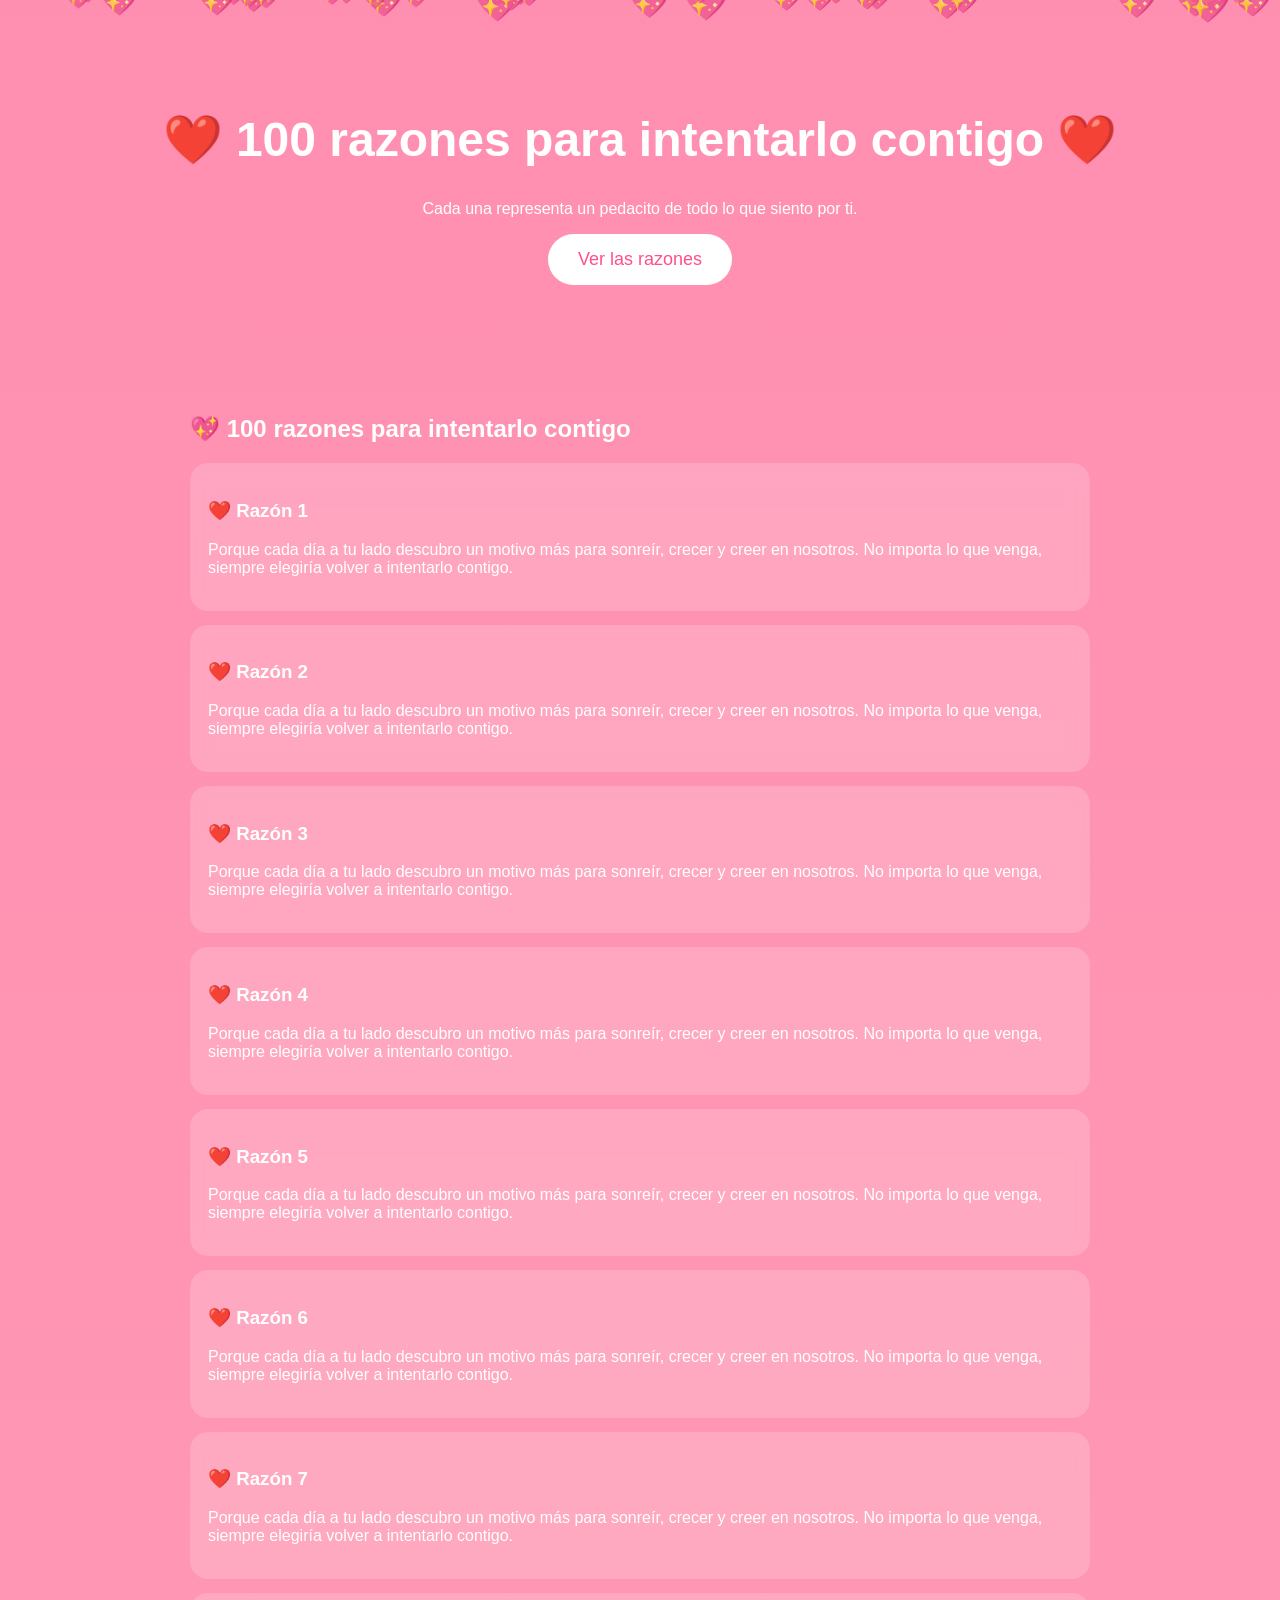
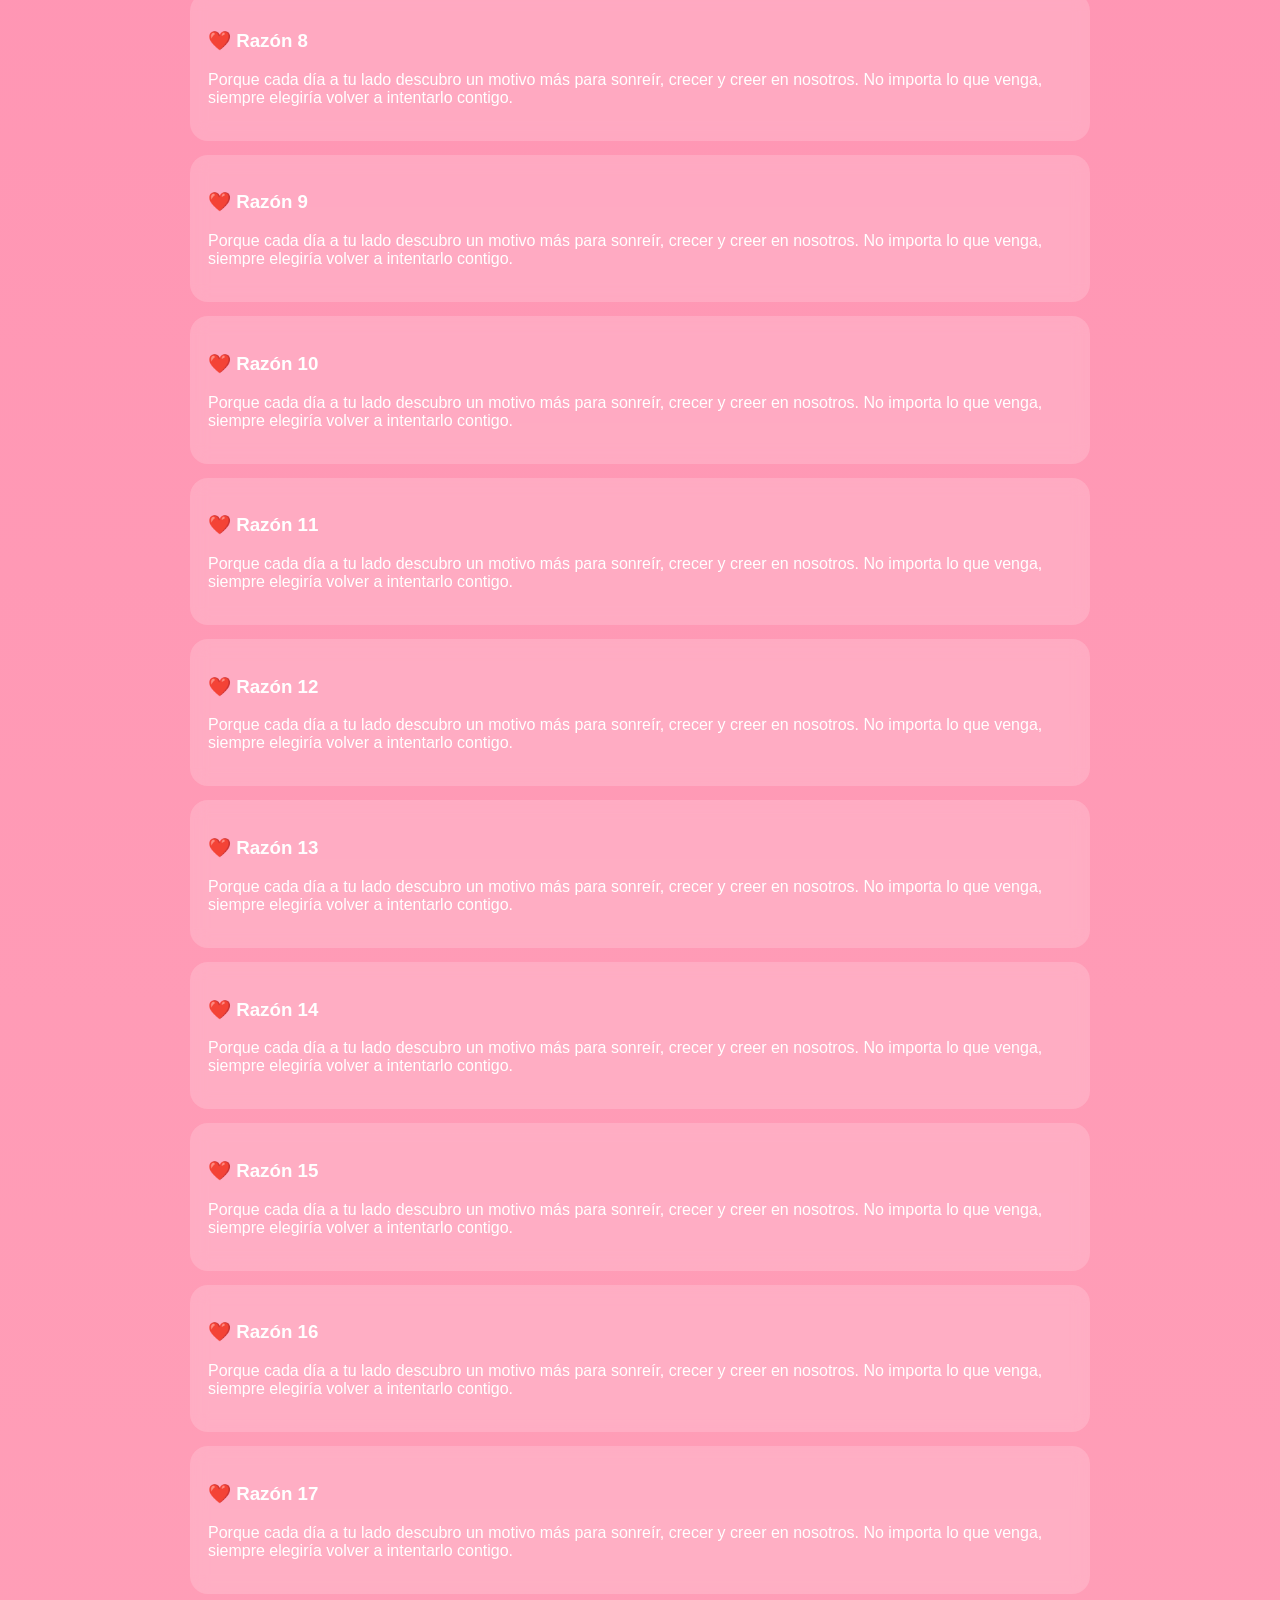
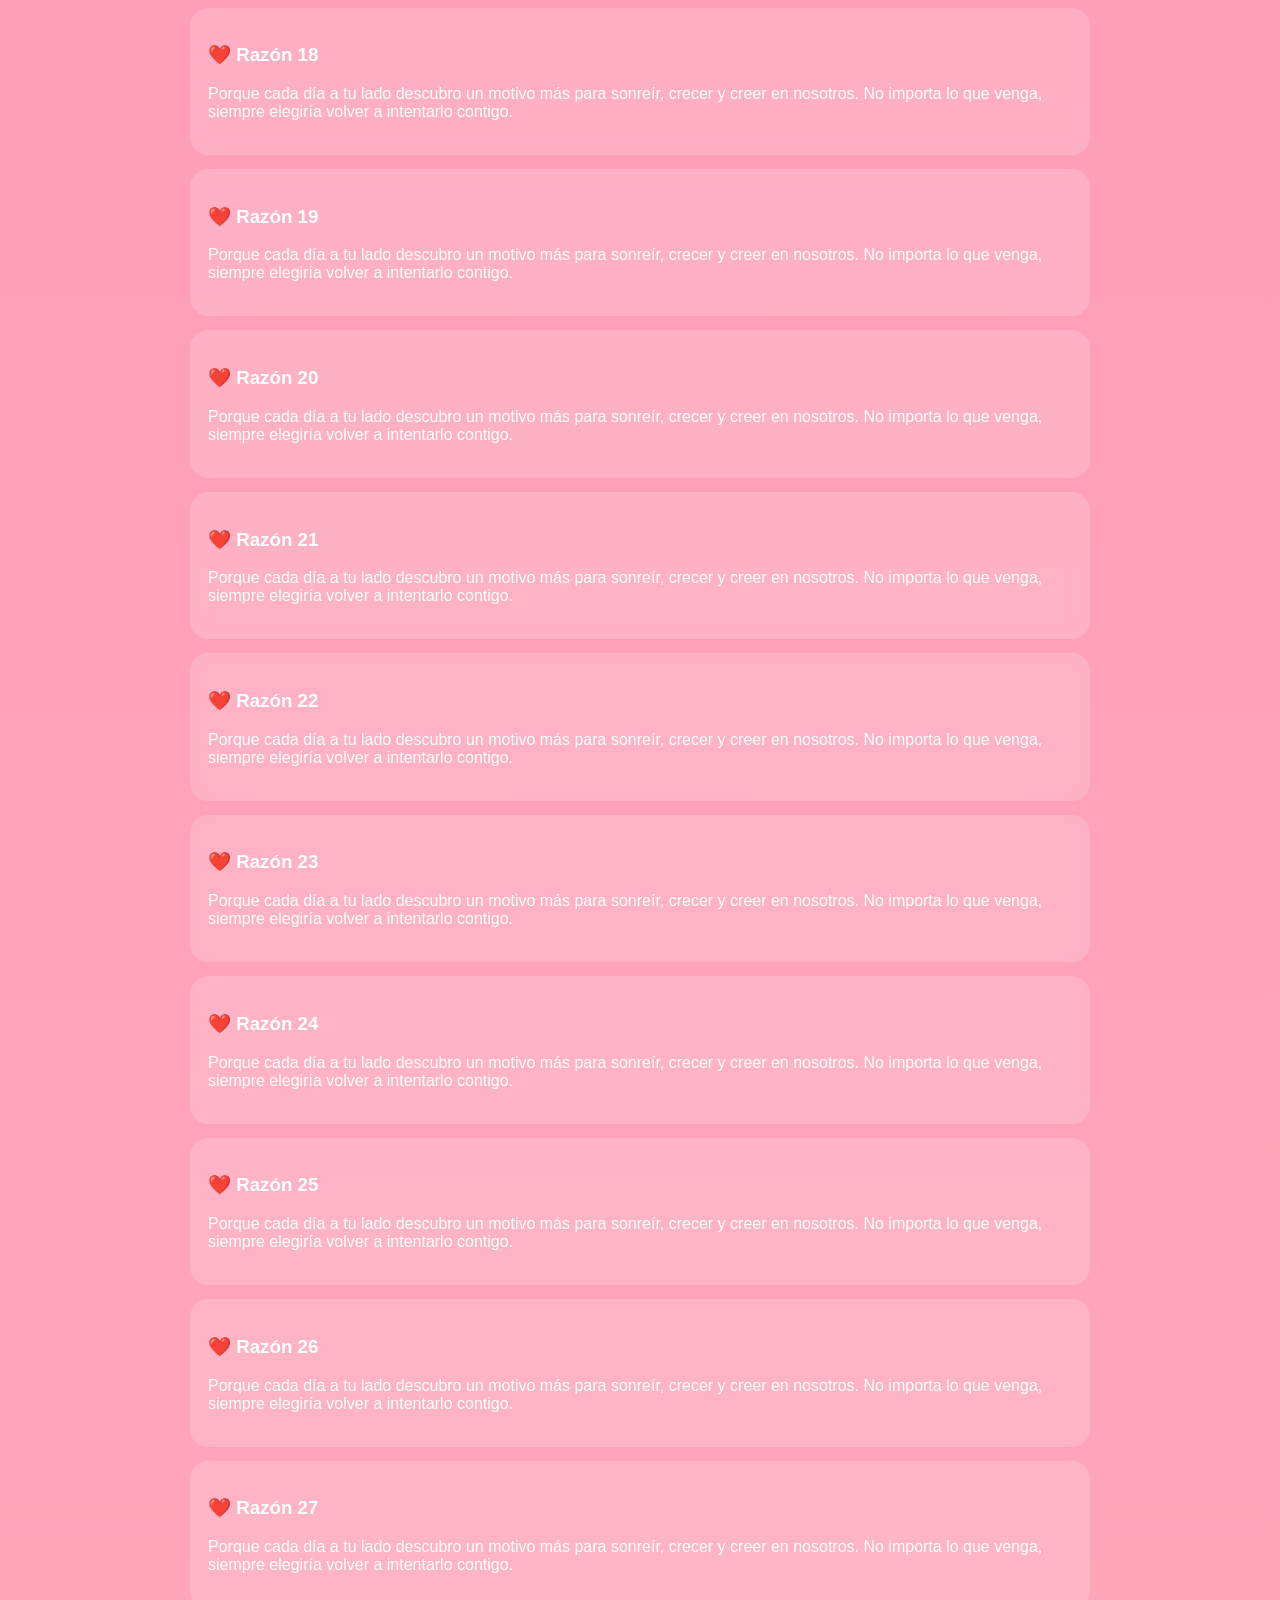
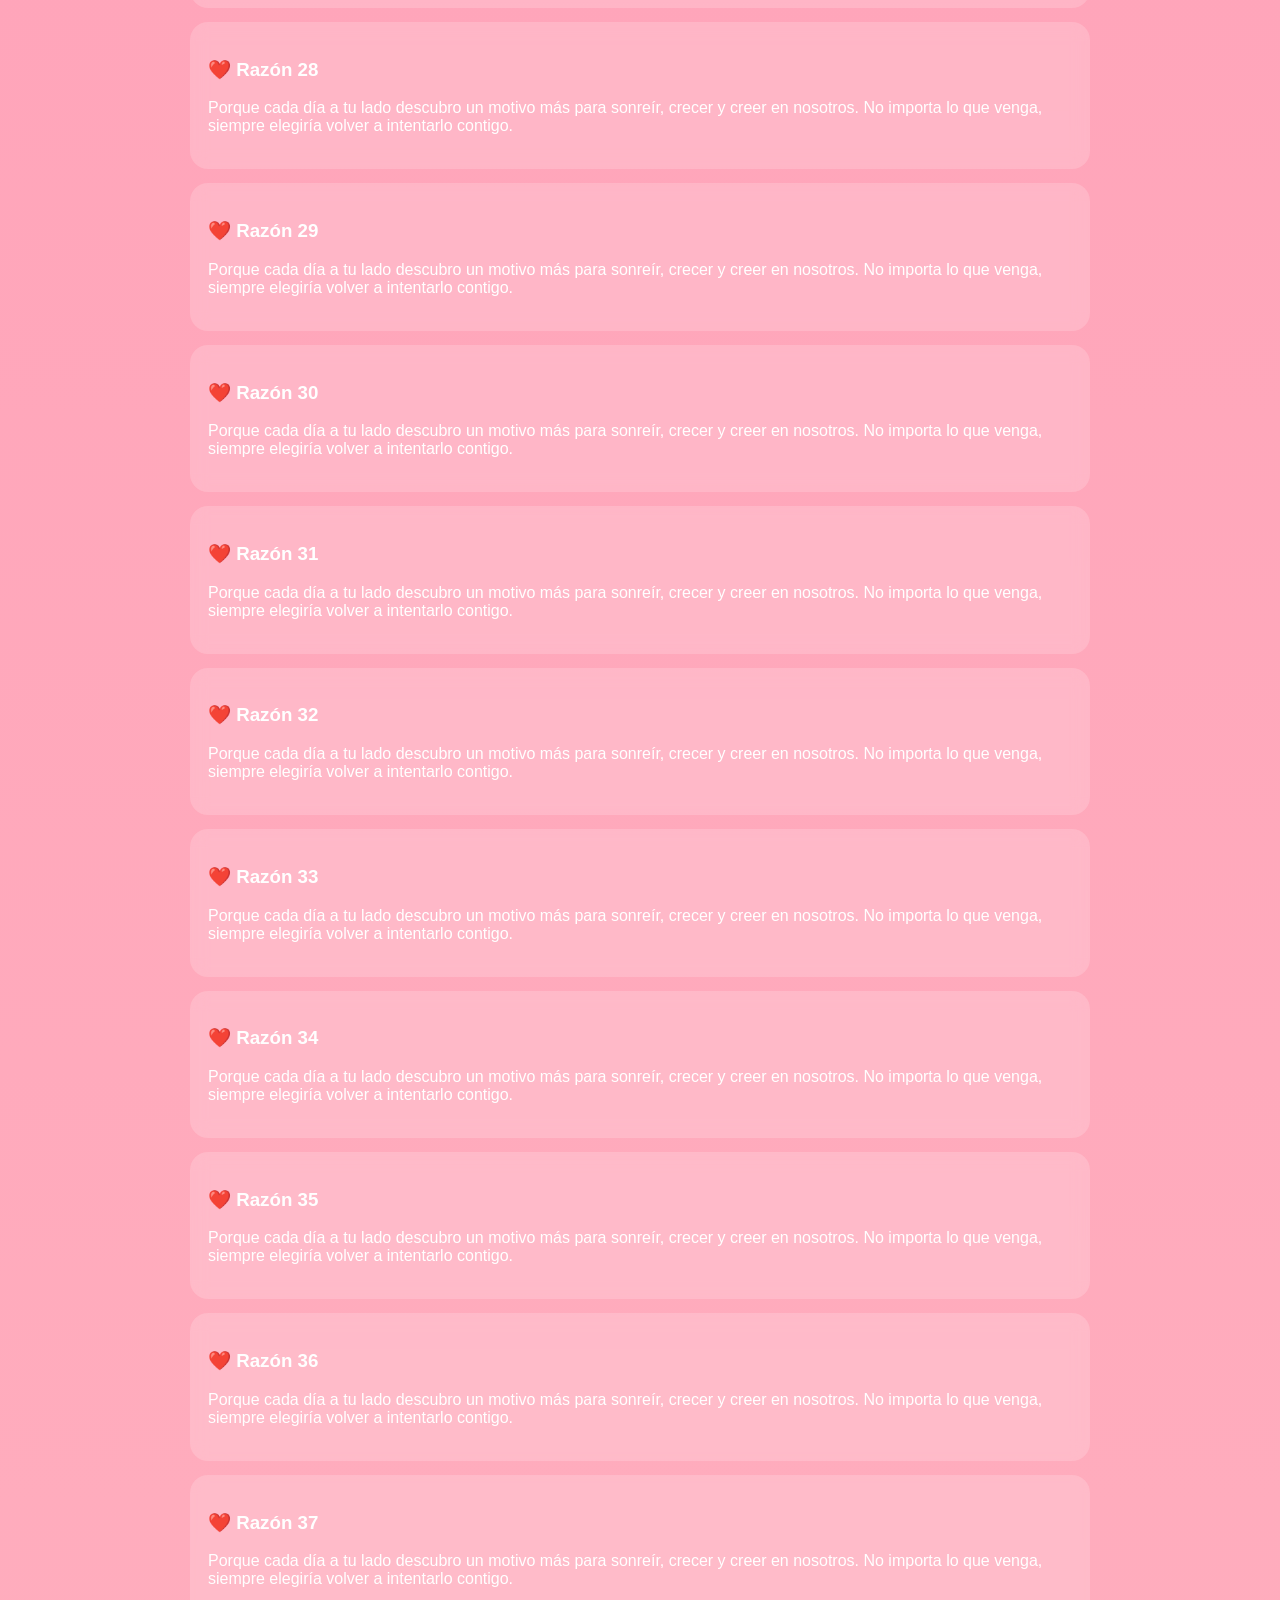
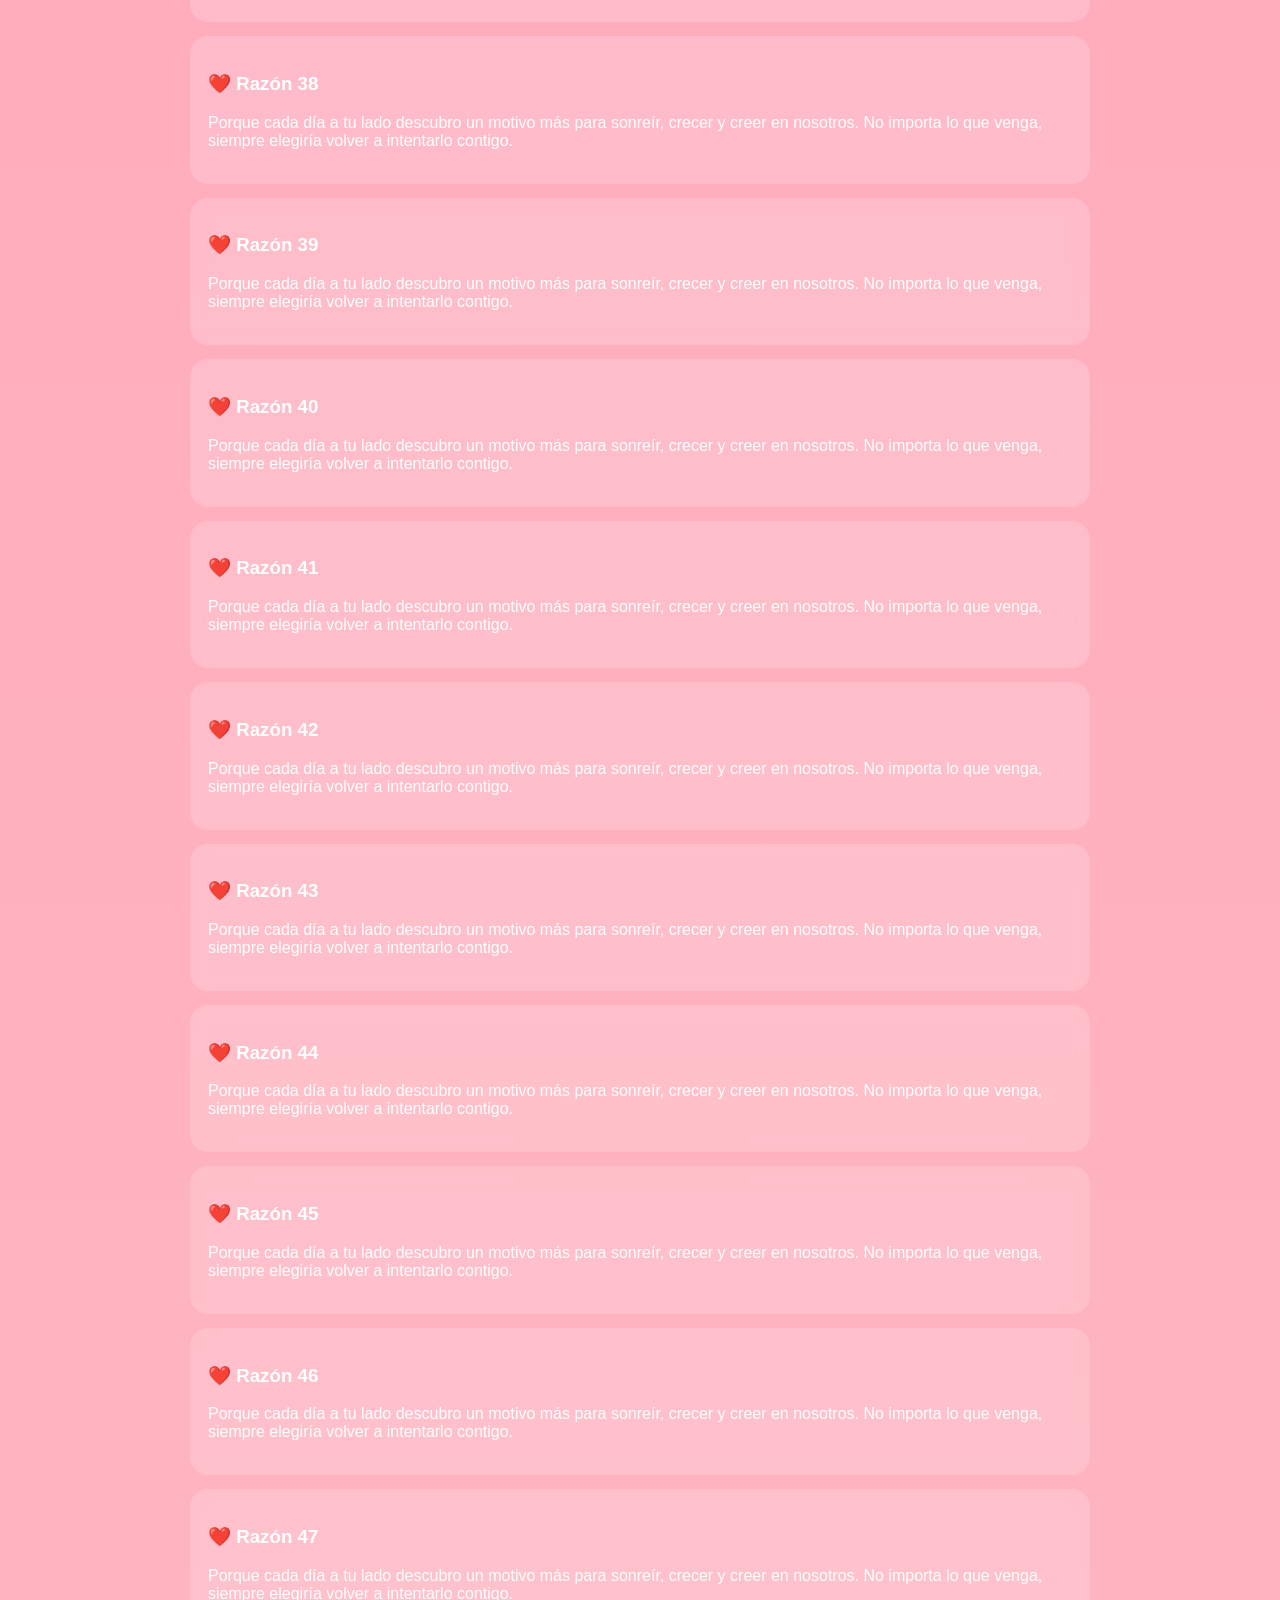
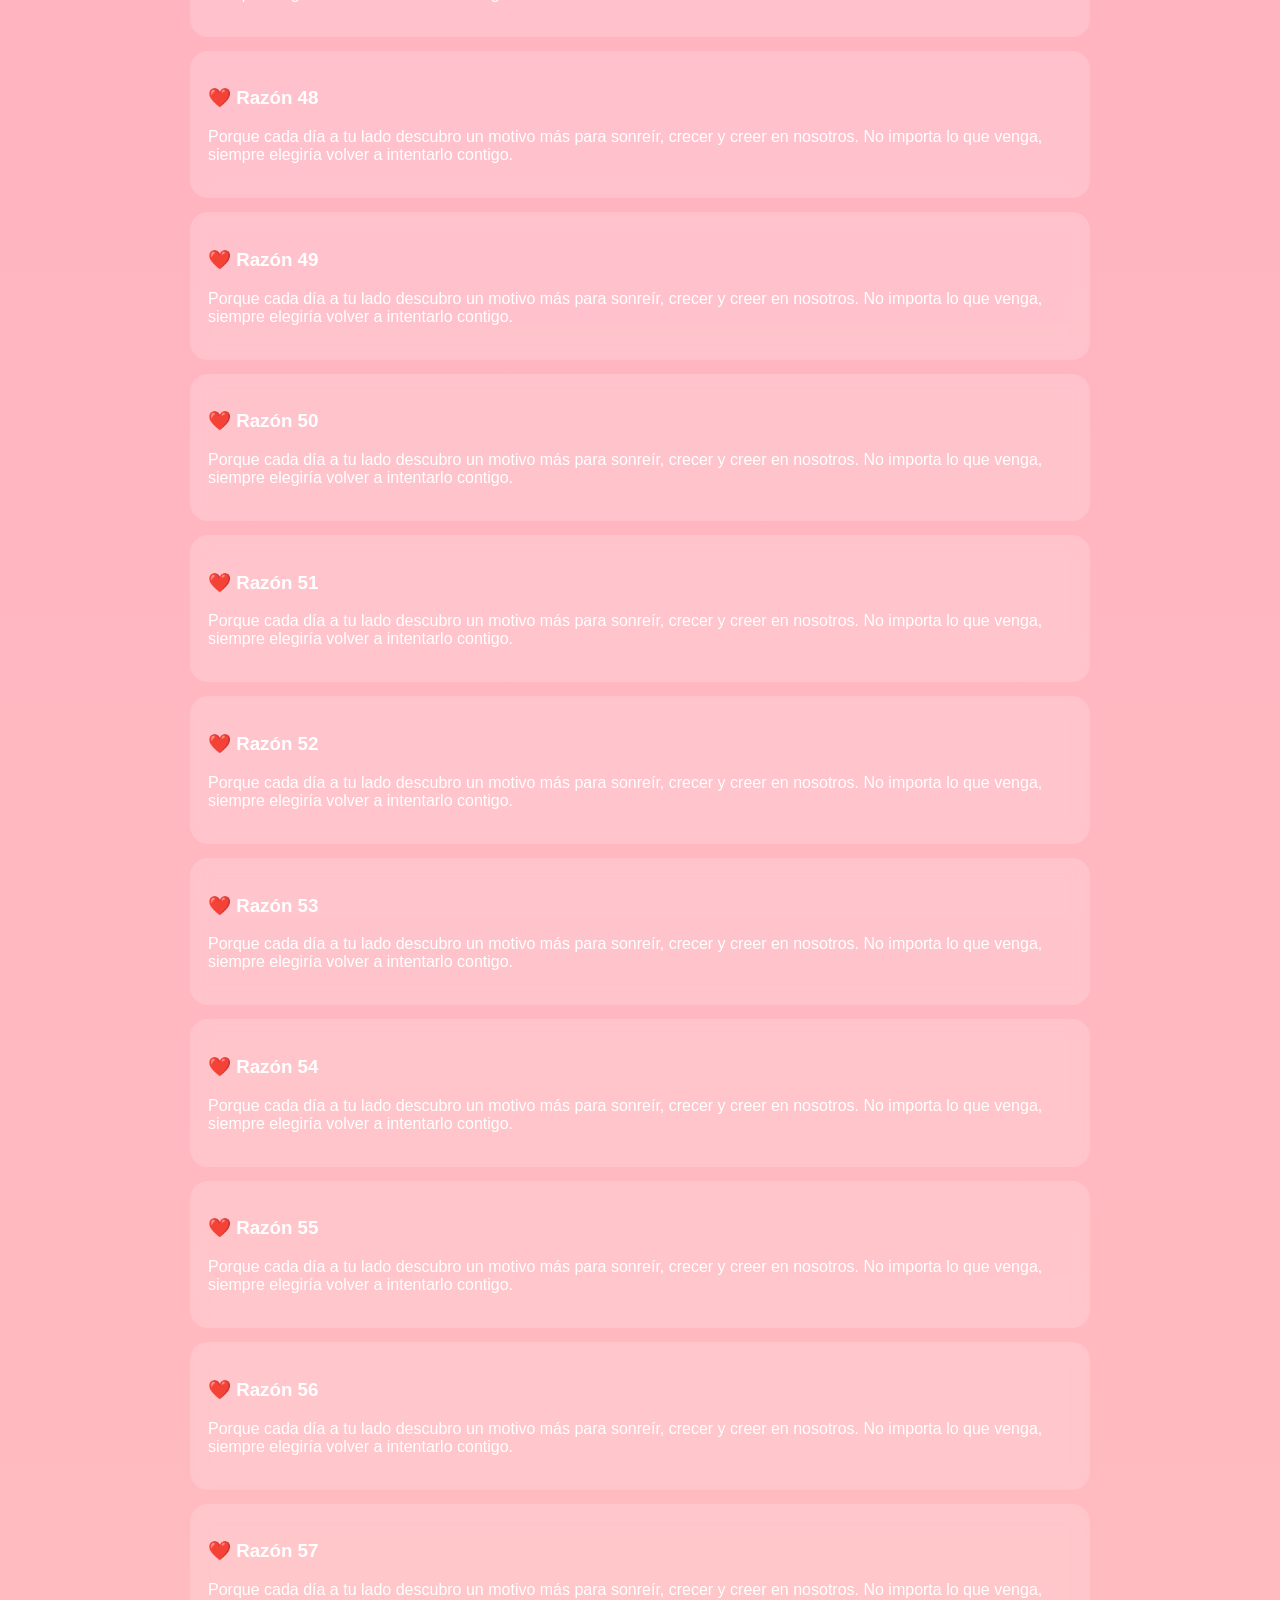
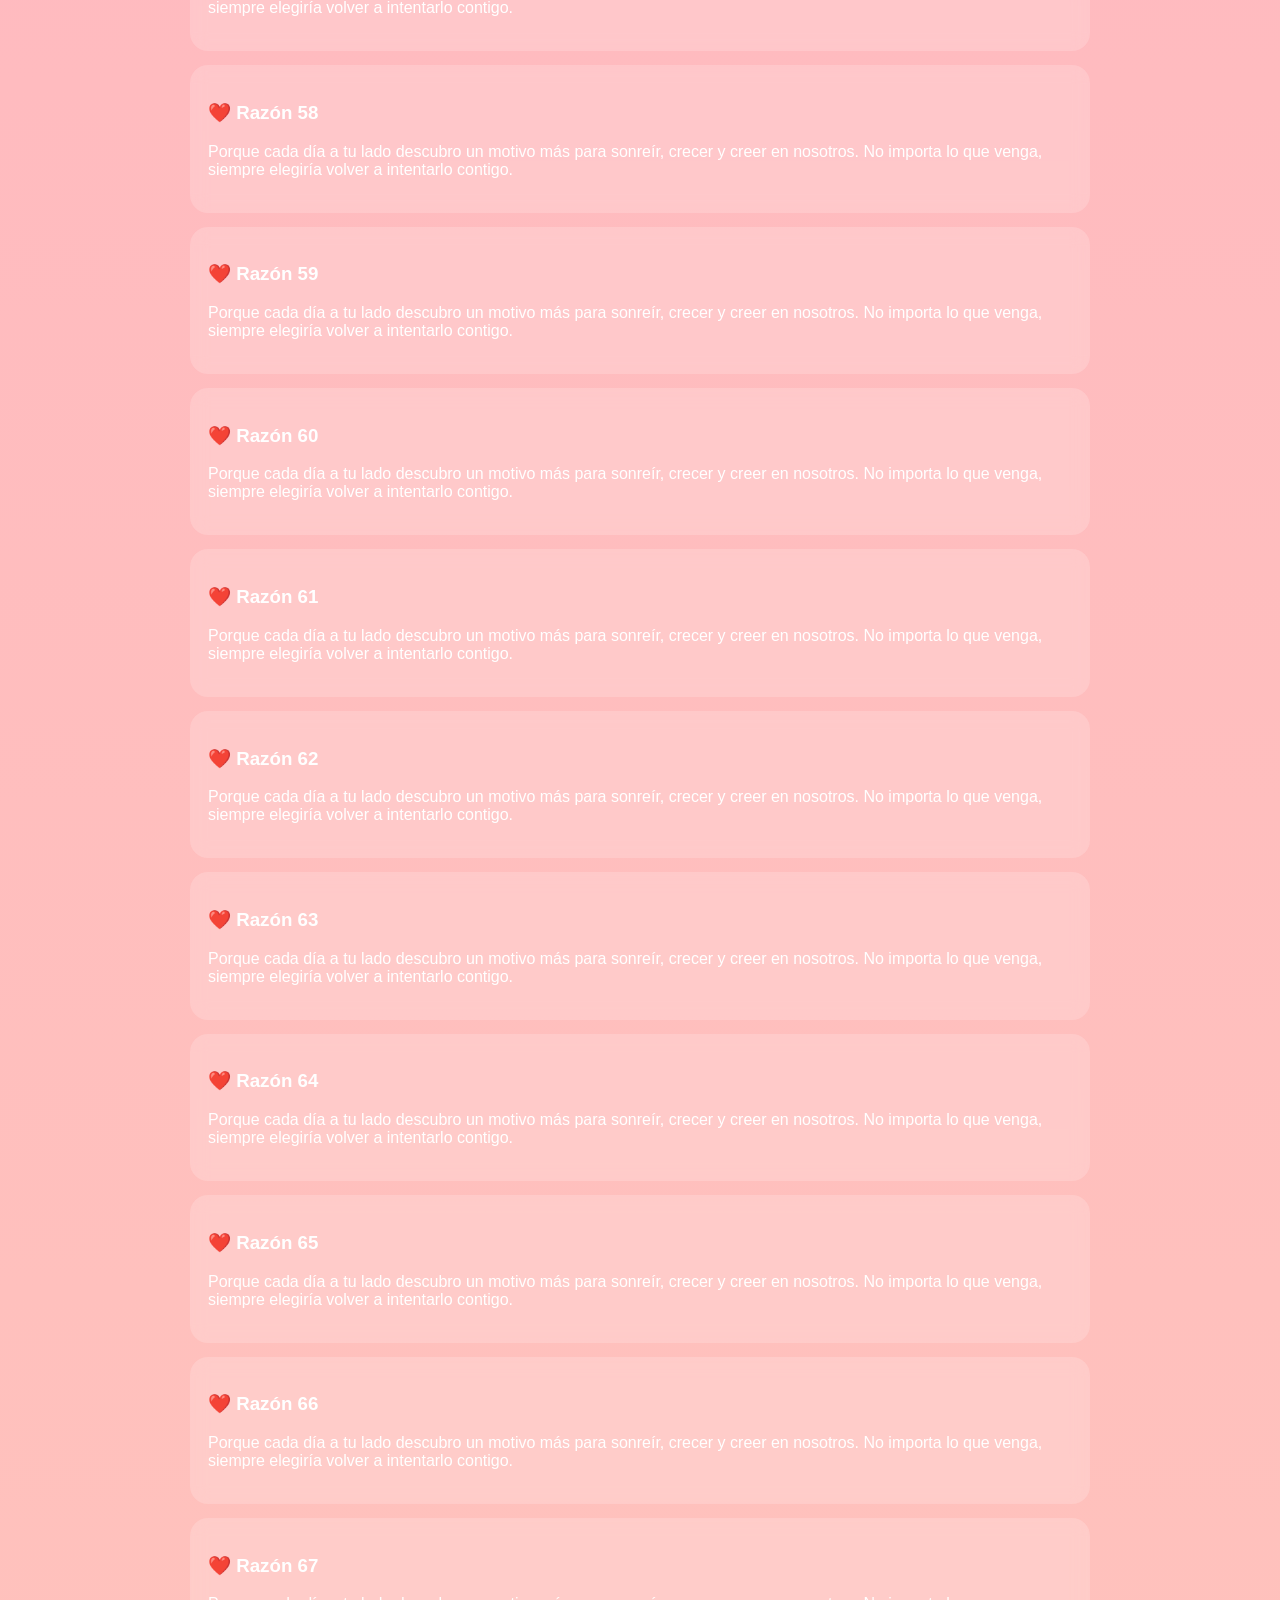
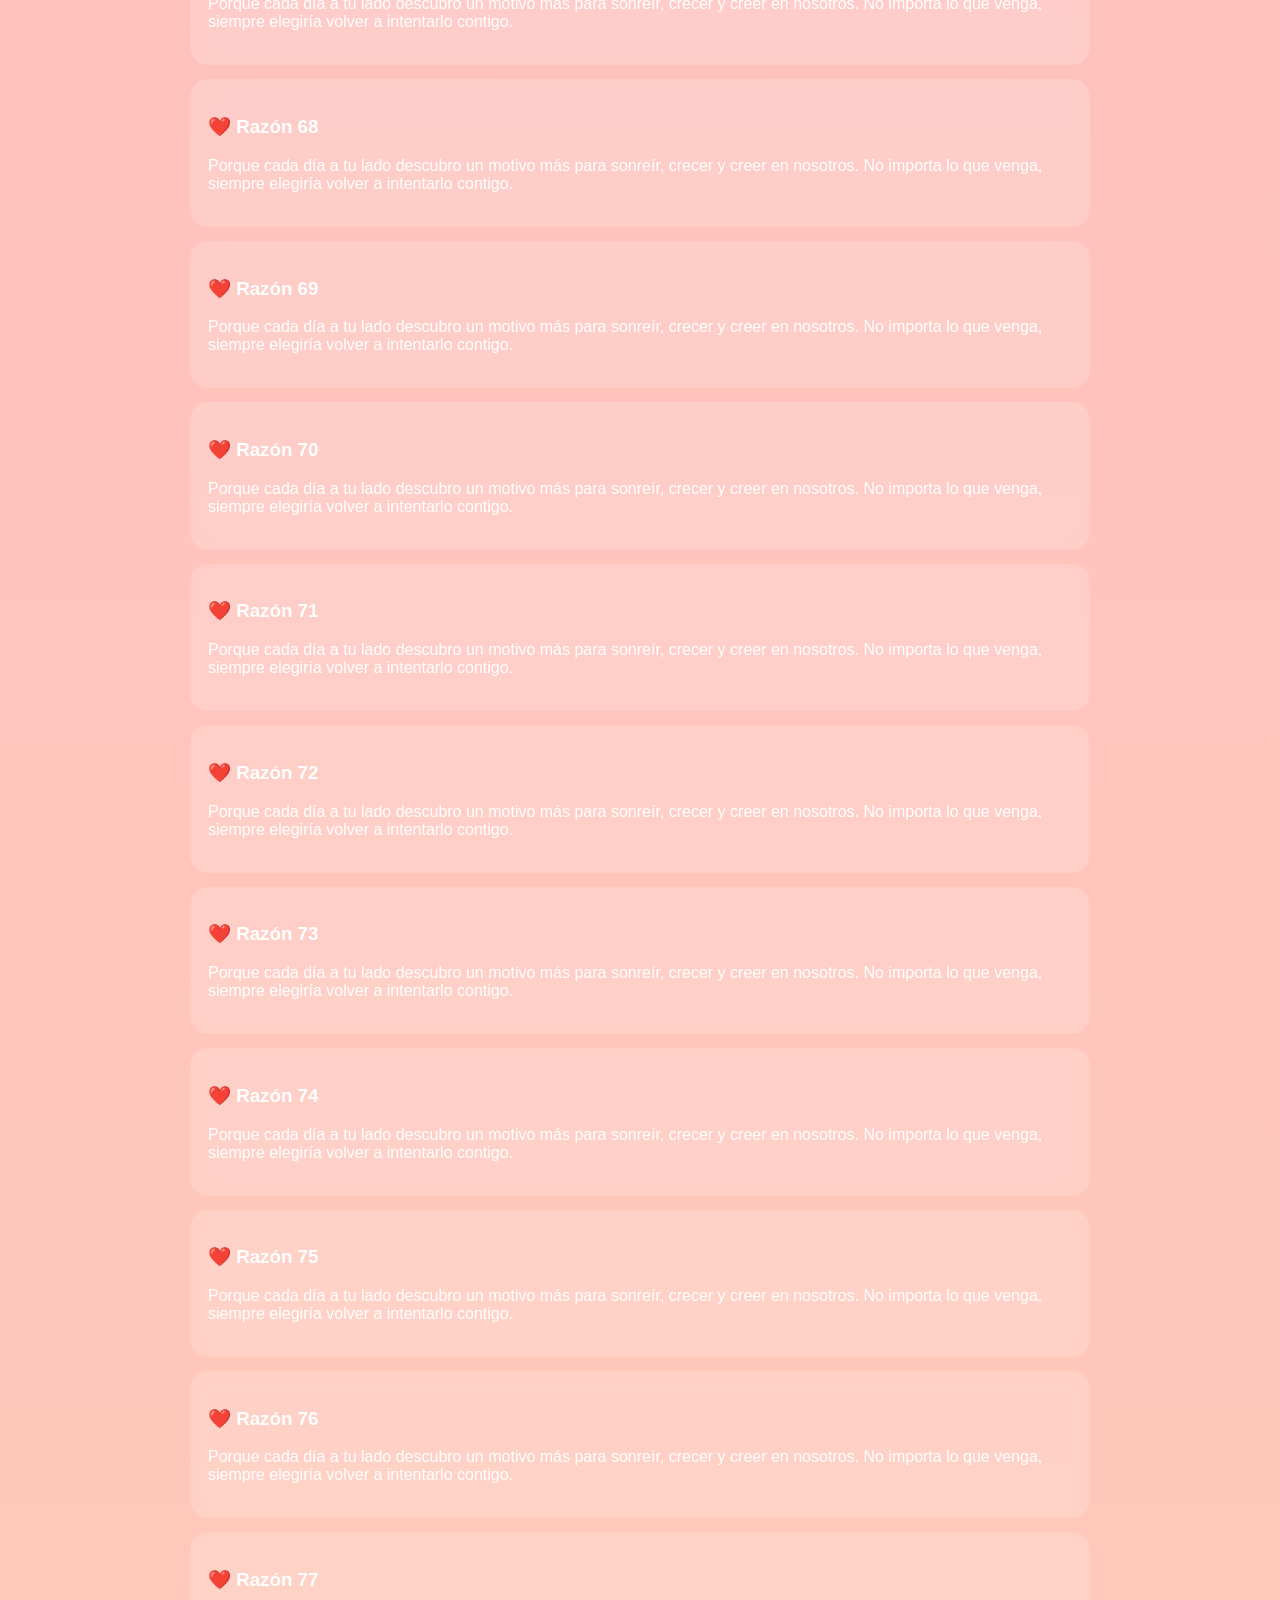
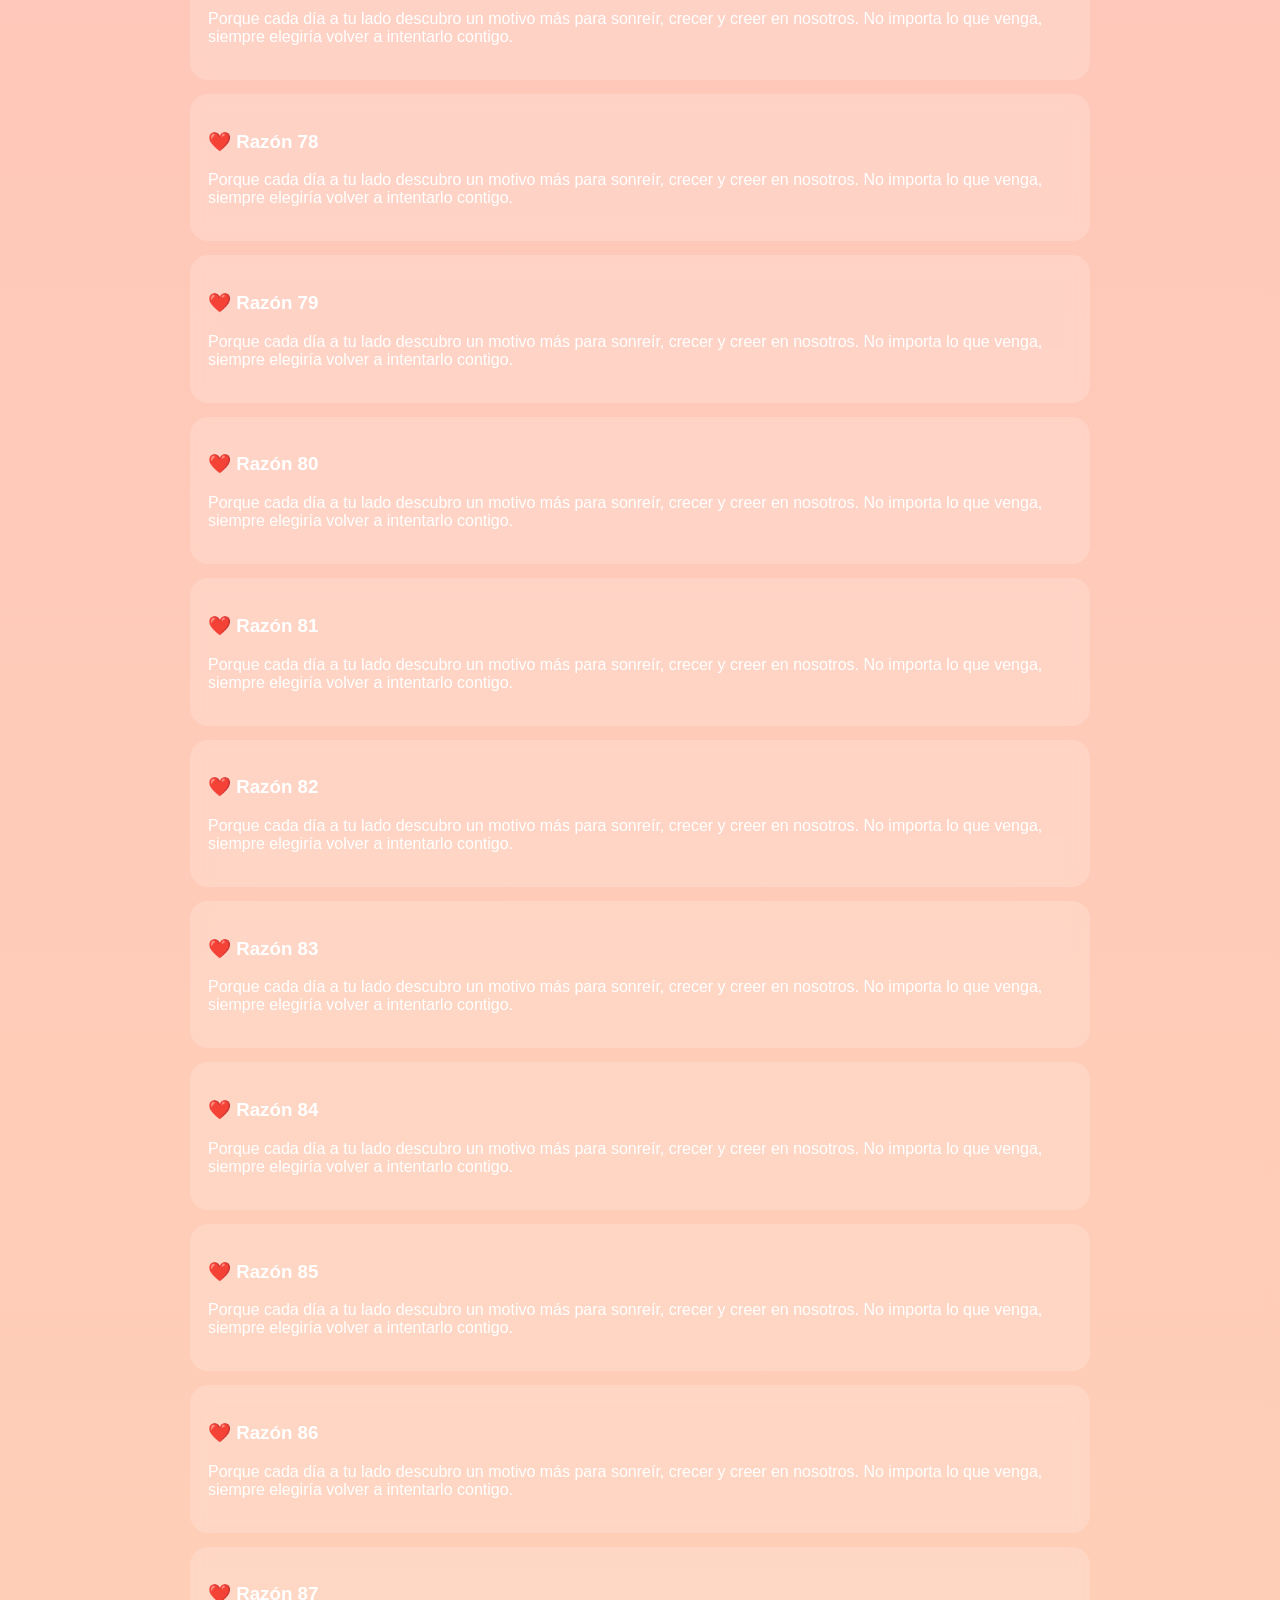
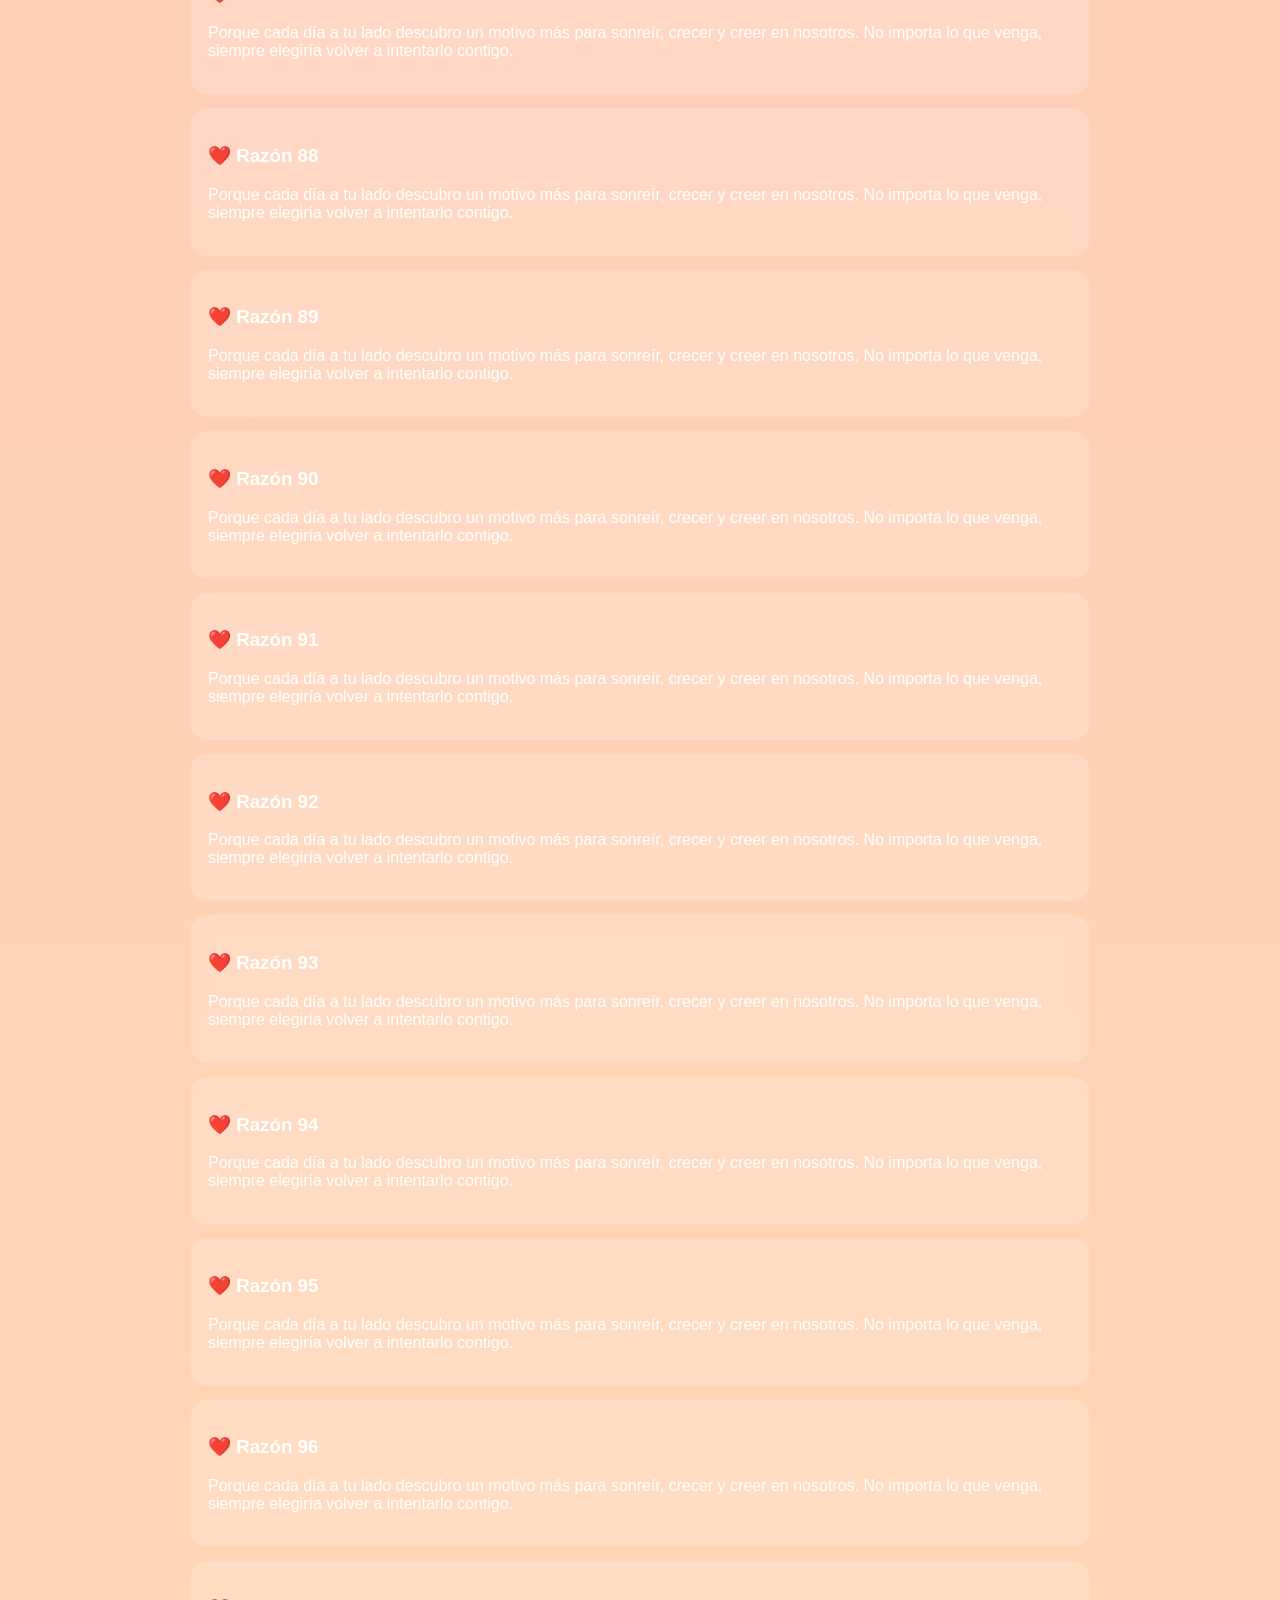
==== commit 593c35e9: "Update index.html" ====
--- a/index.html
+++ b/index.html
@@ -332,4 +332,7 @@
 <script>
 for(let i=0;i<35;i++){let h=document.createElement('div');h.className='heart';h.innerHTML='💖';h.style.left=Math.random()*100+'vw';h.style.animationDelay=Math.random()*8+'s';h.style.fontSize=(18+Math.random()*22)+'px';document.body.appendChild(h);}
 </script>
-</body></html>+</body></html>
+<!-- Actualización -->
+
+<!-- Actualización -->
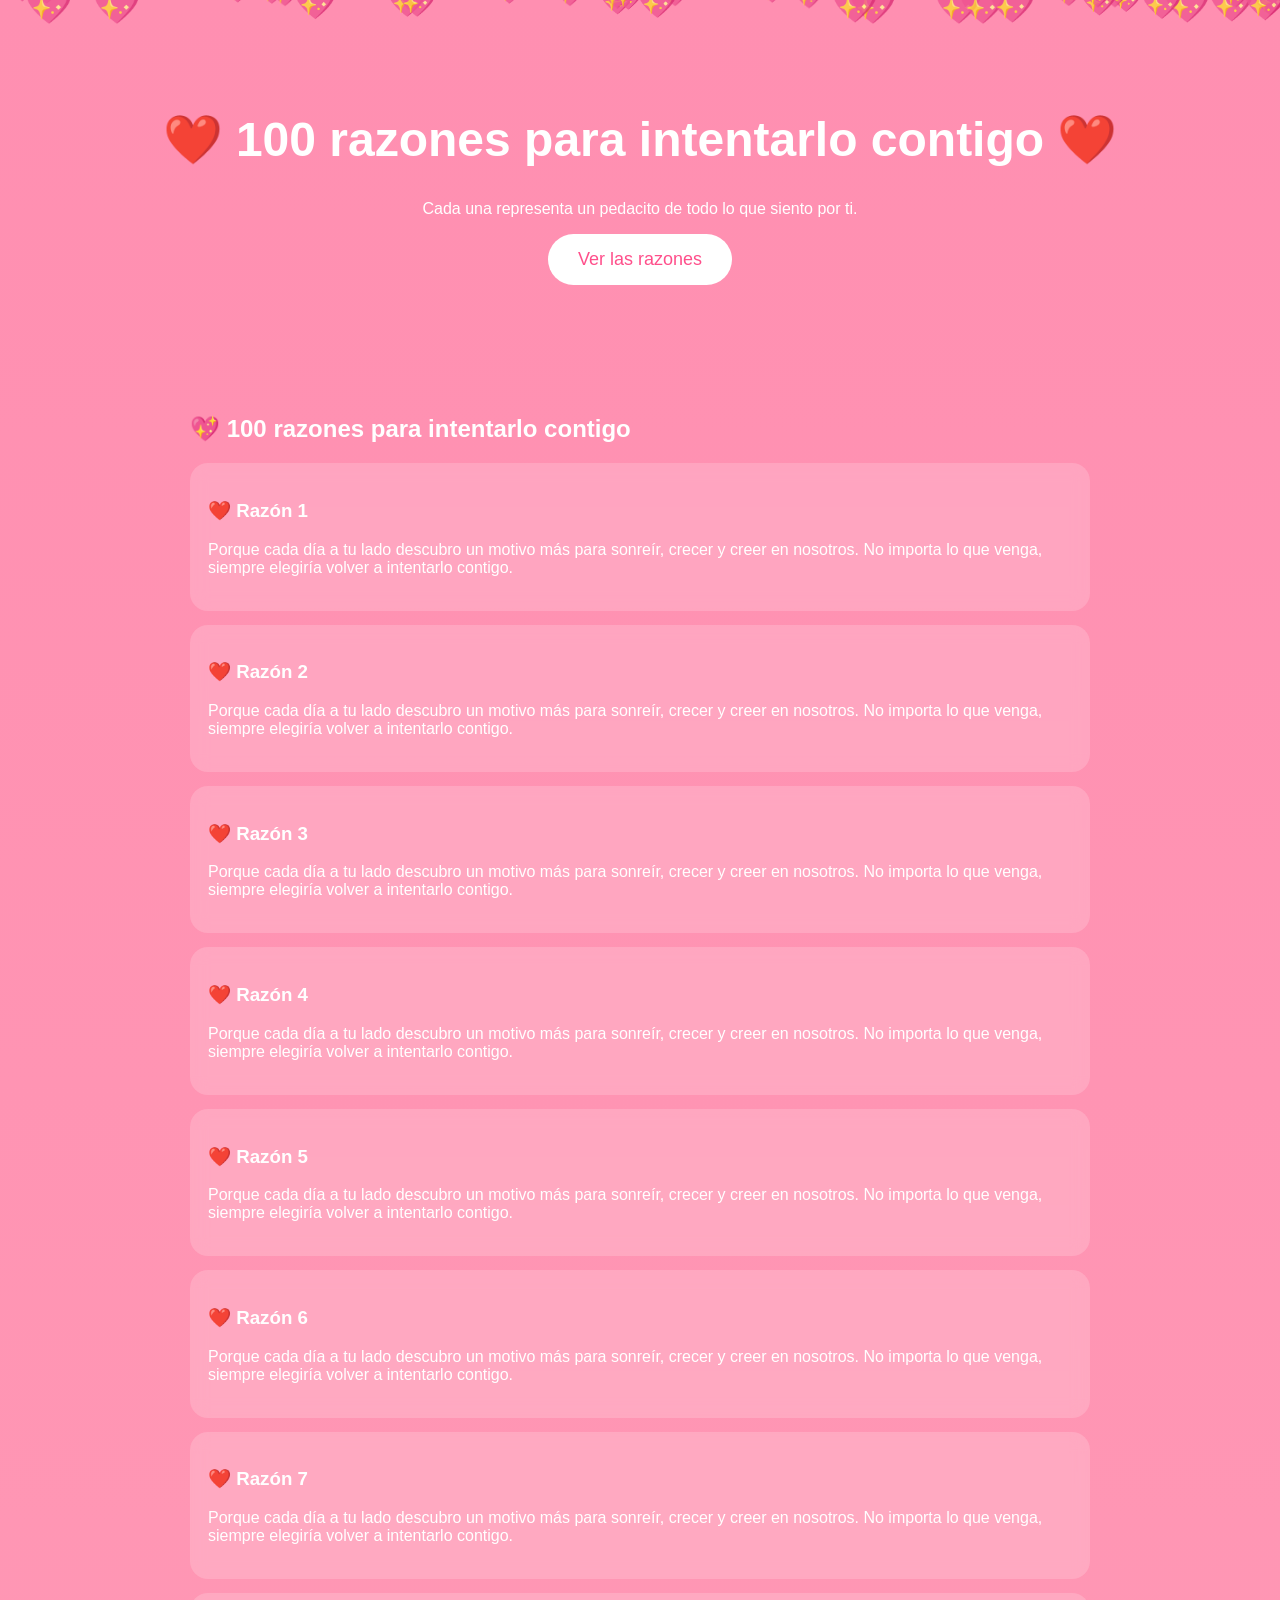
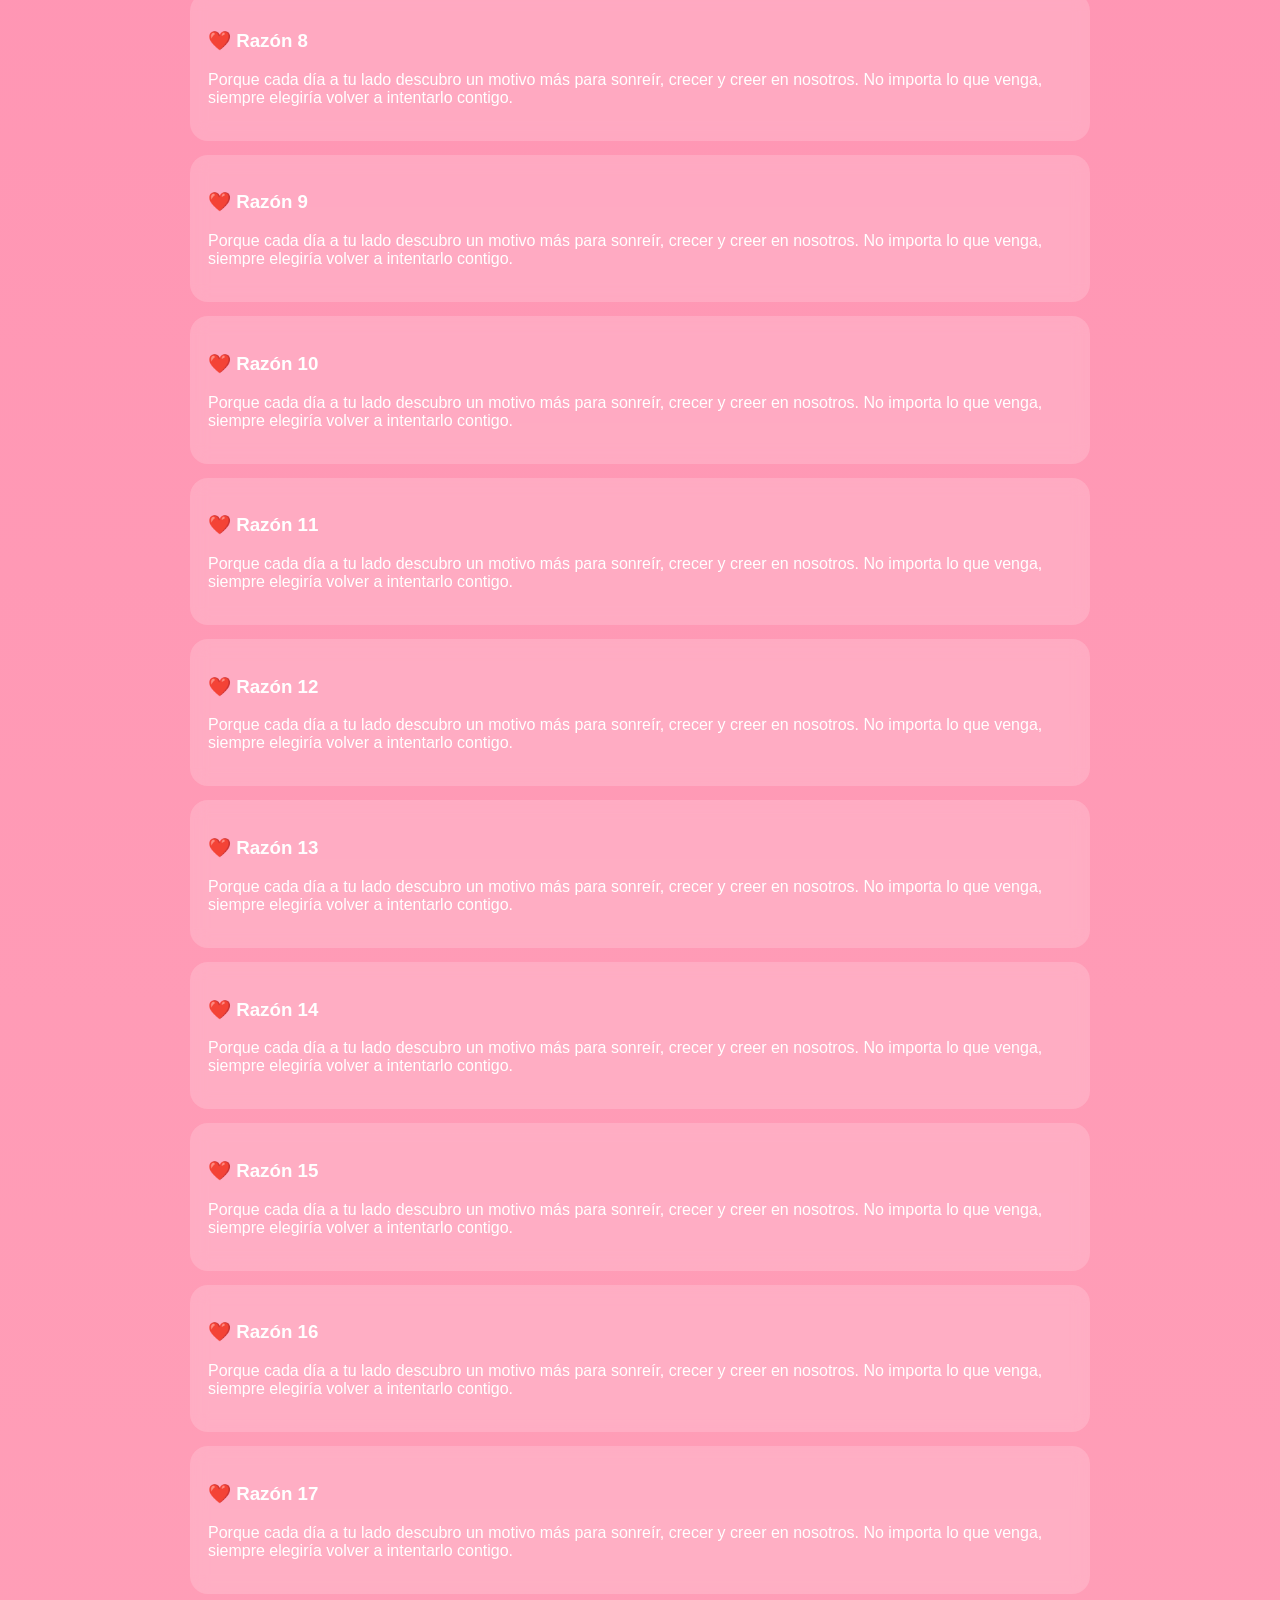
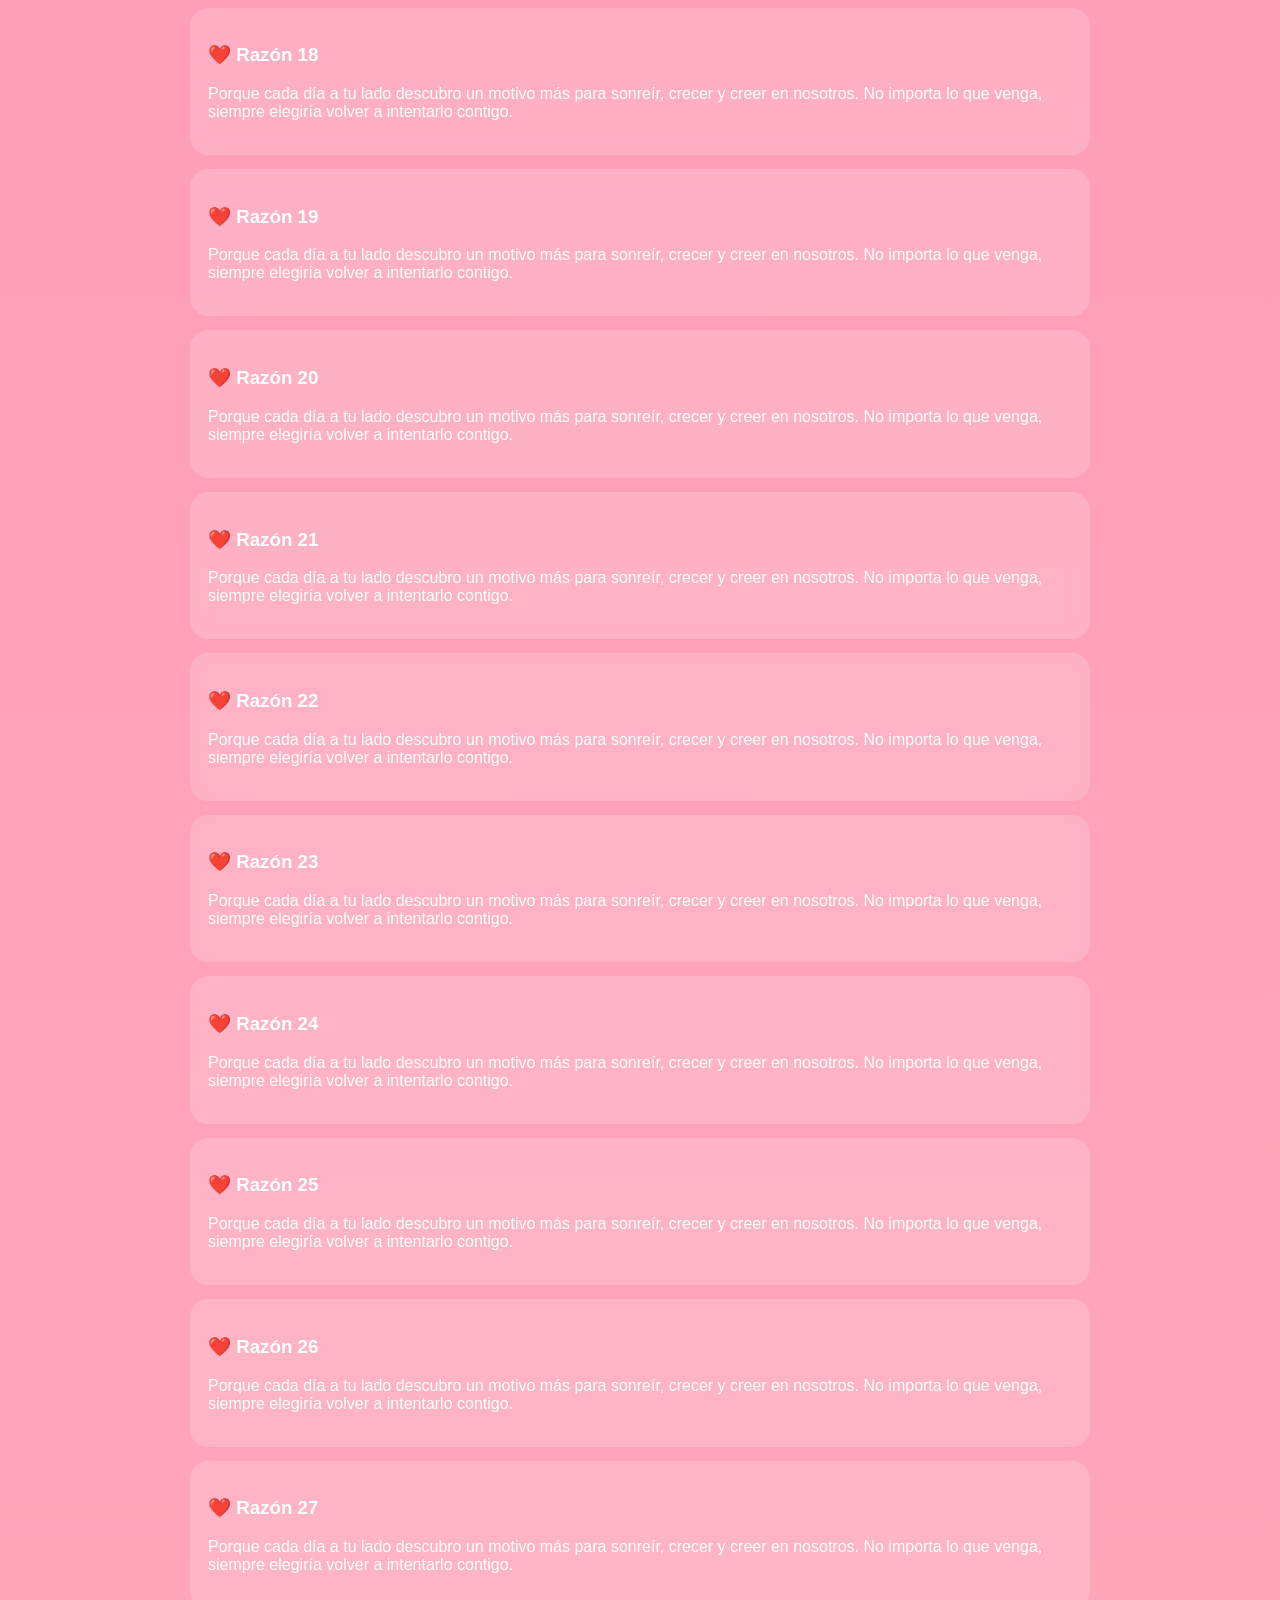
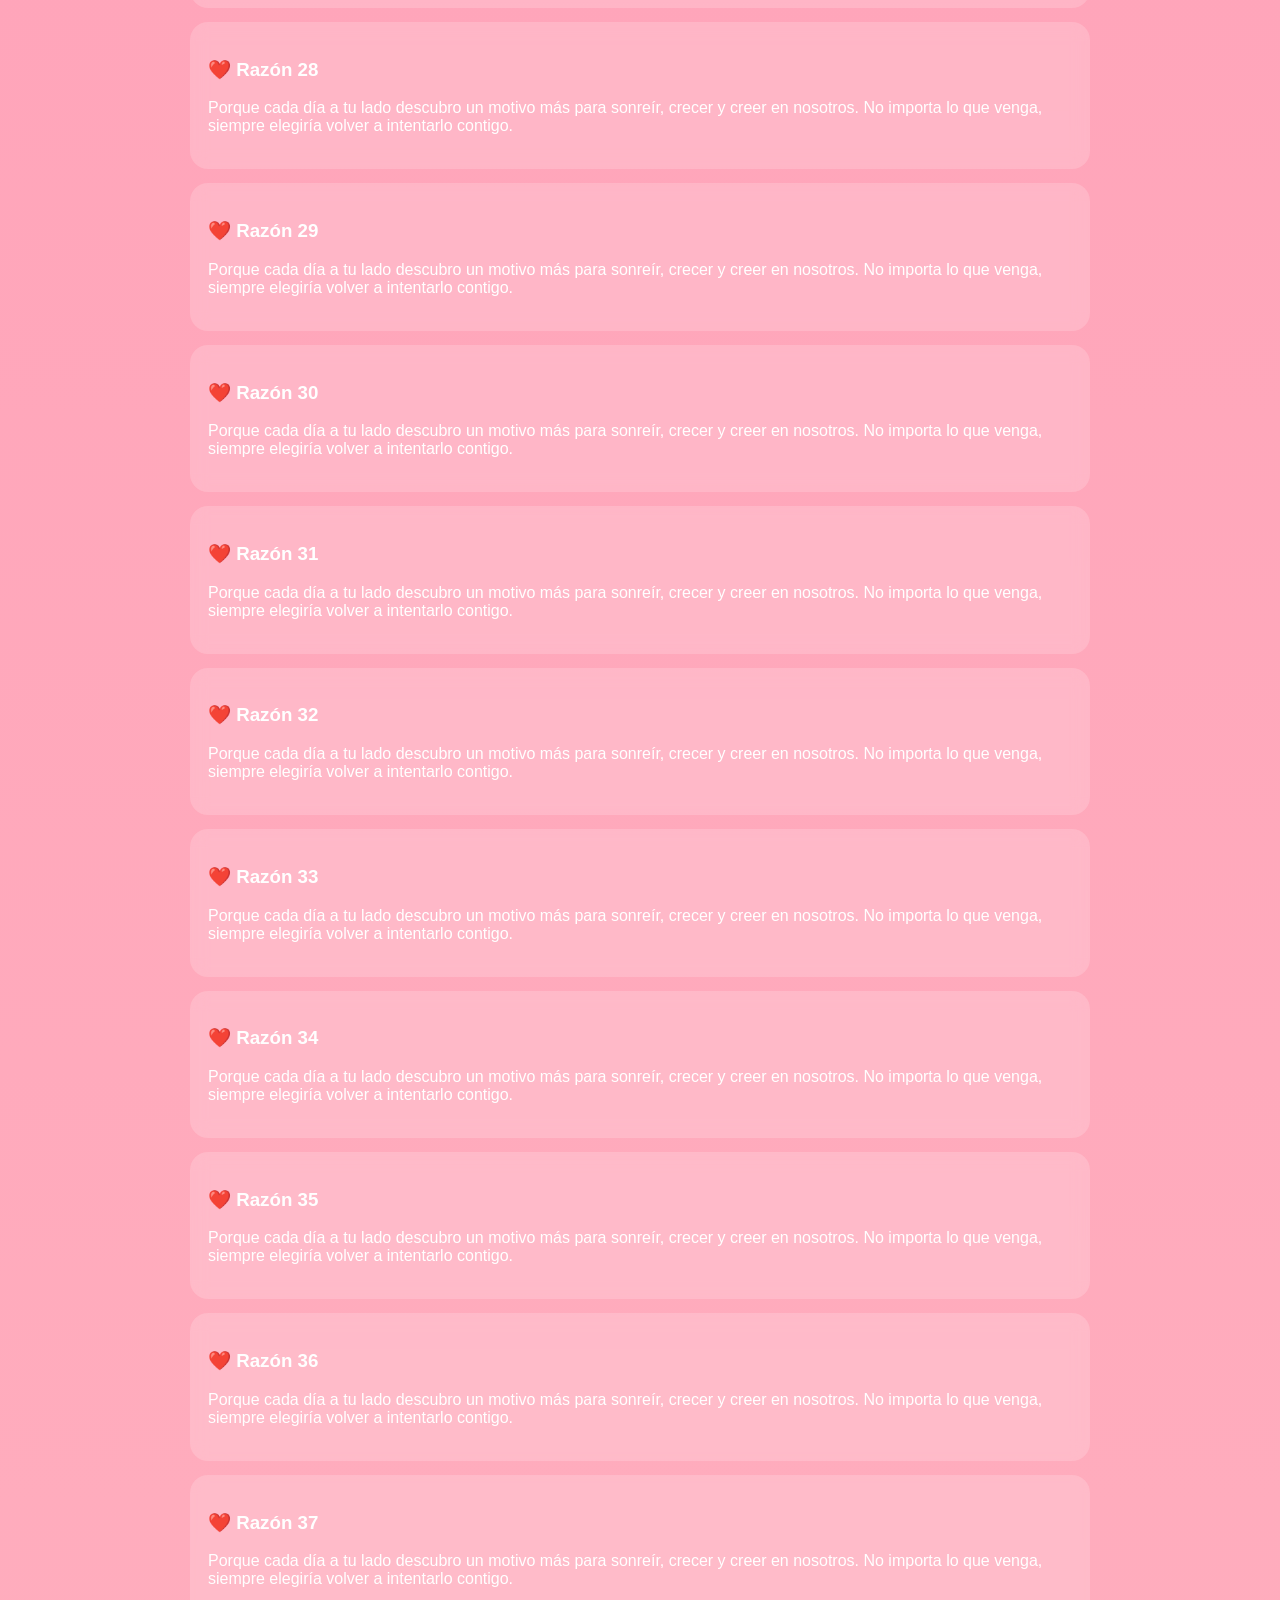
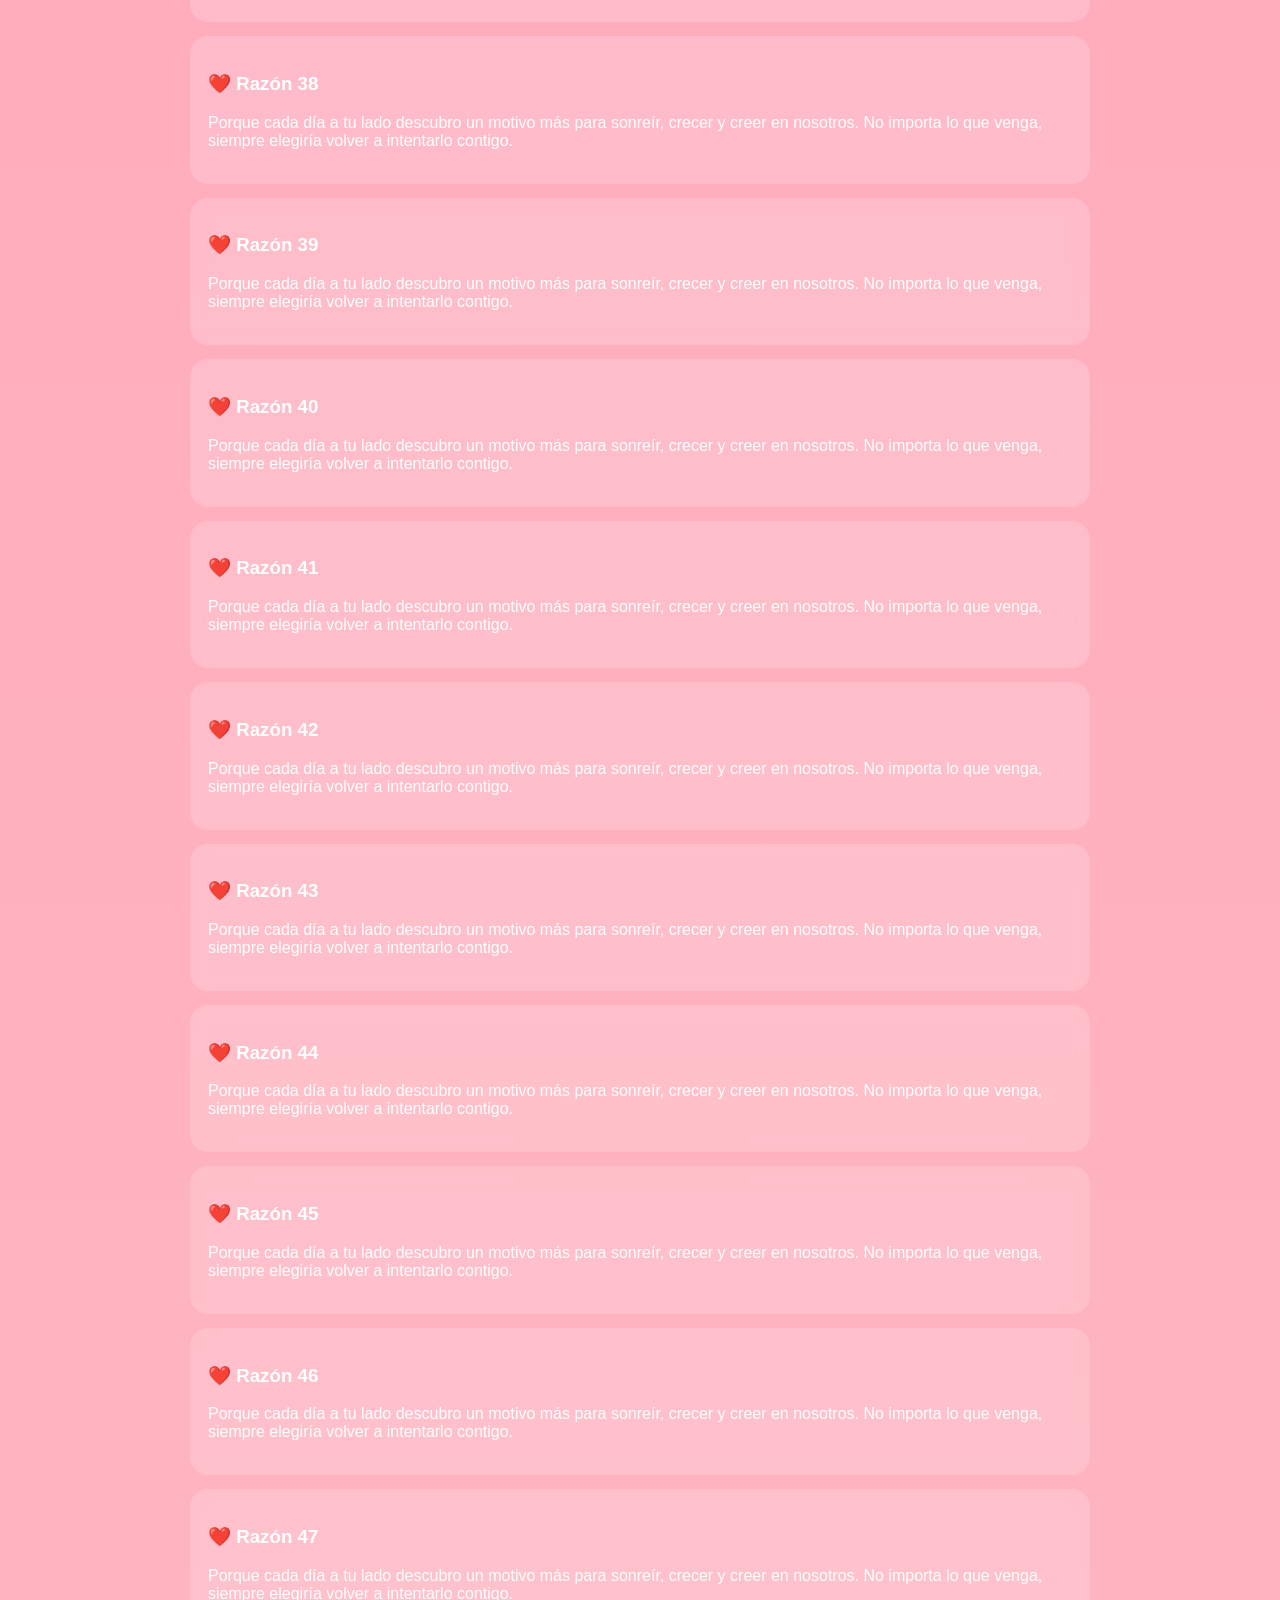
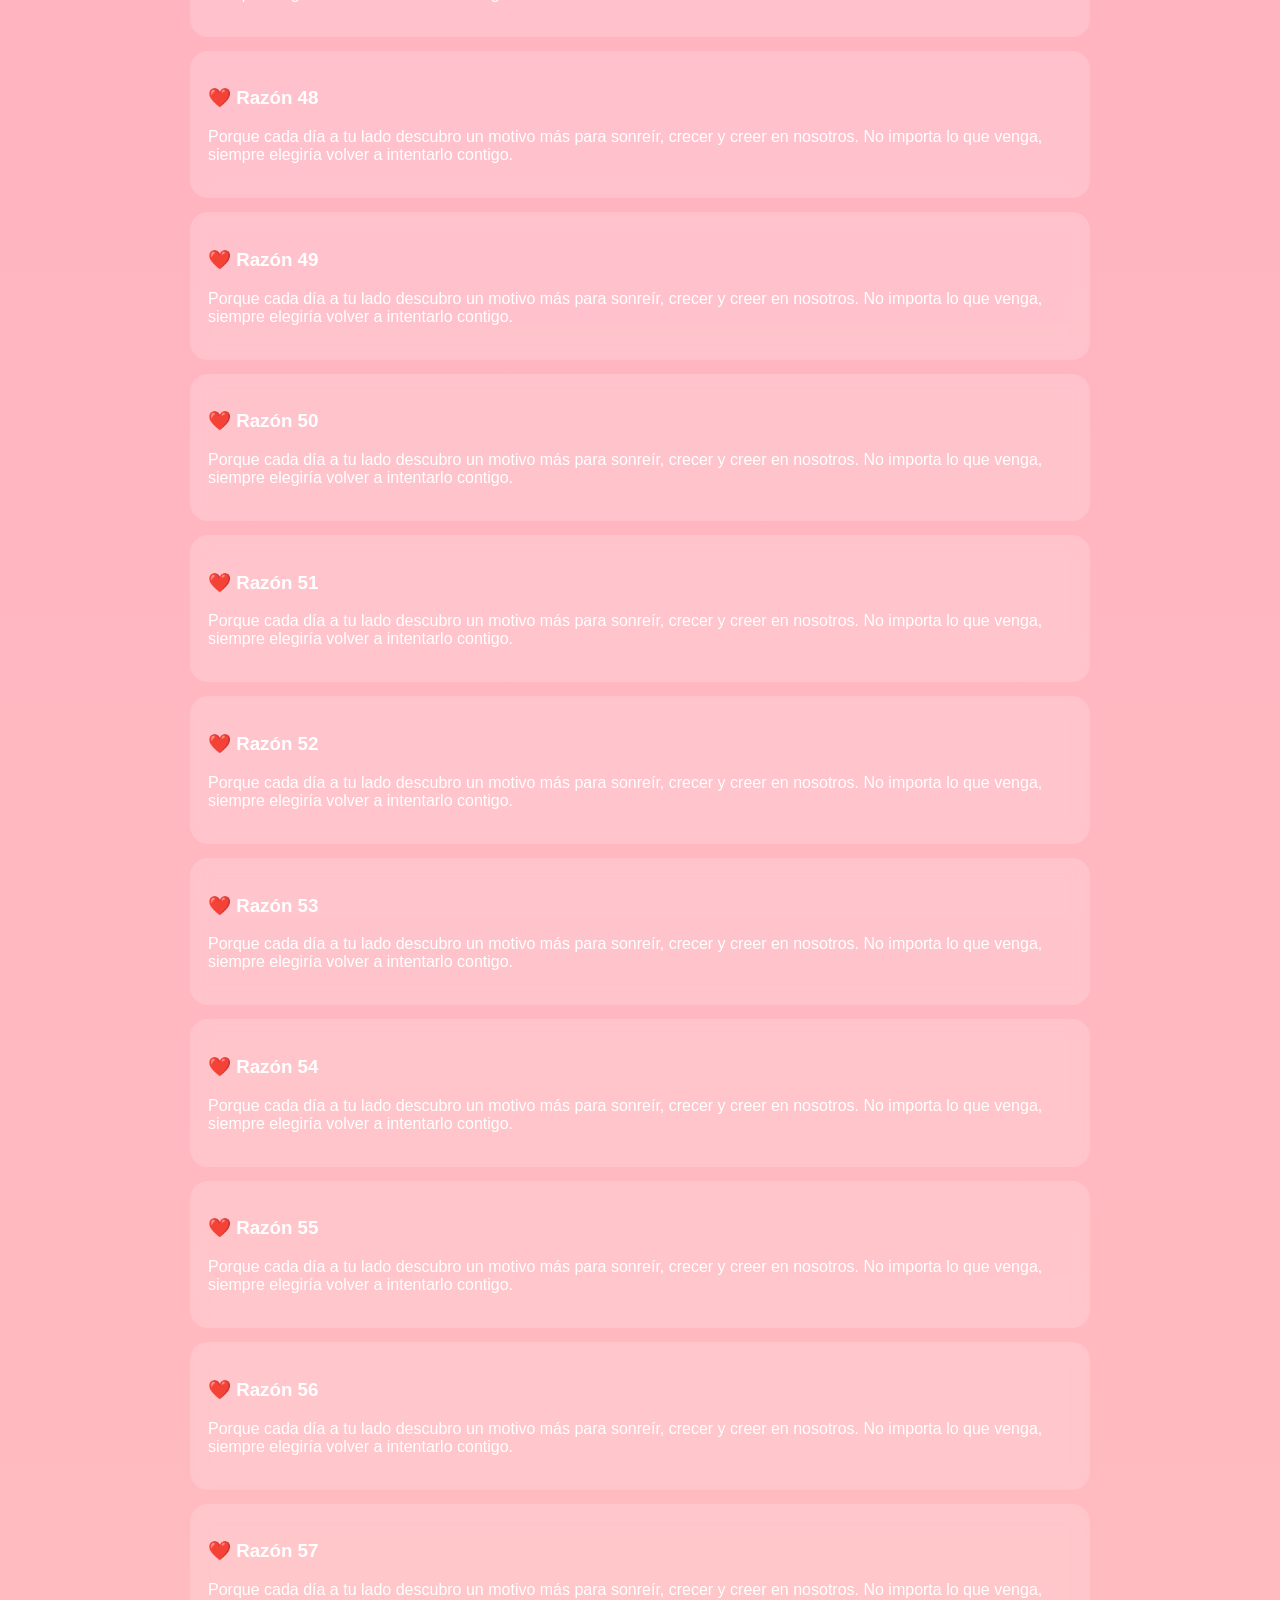
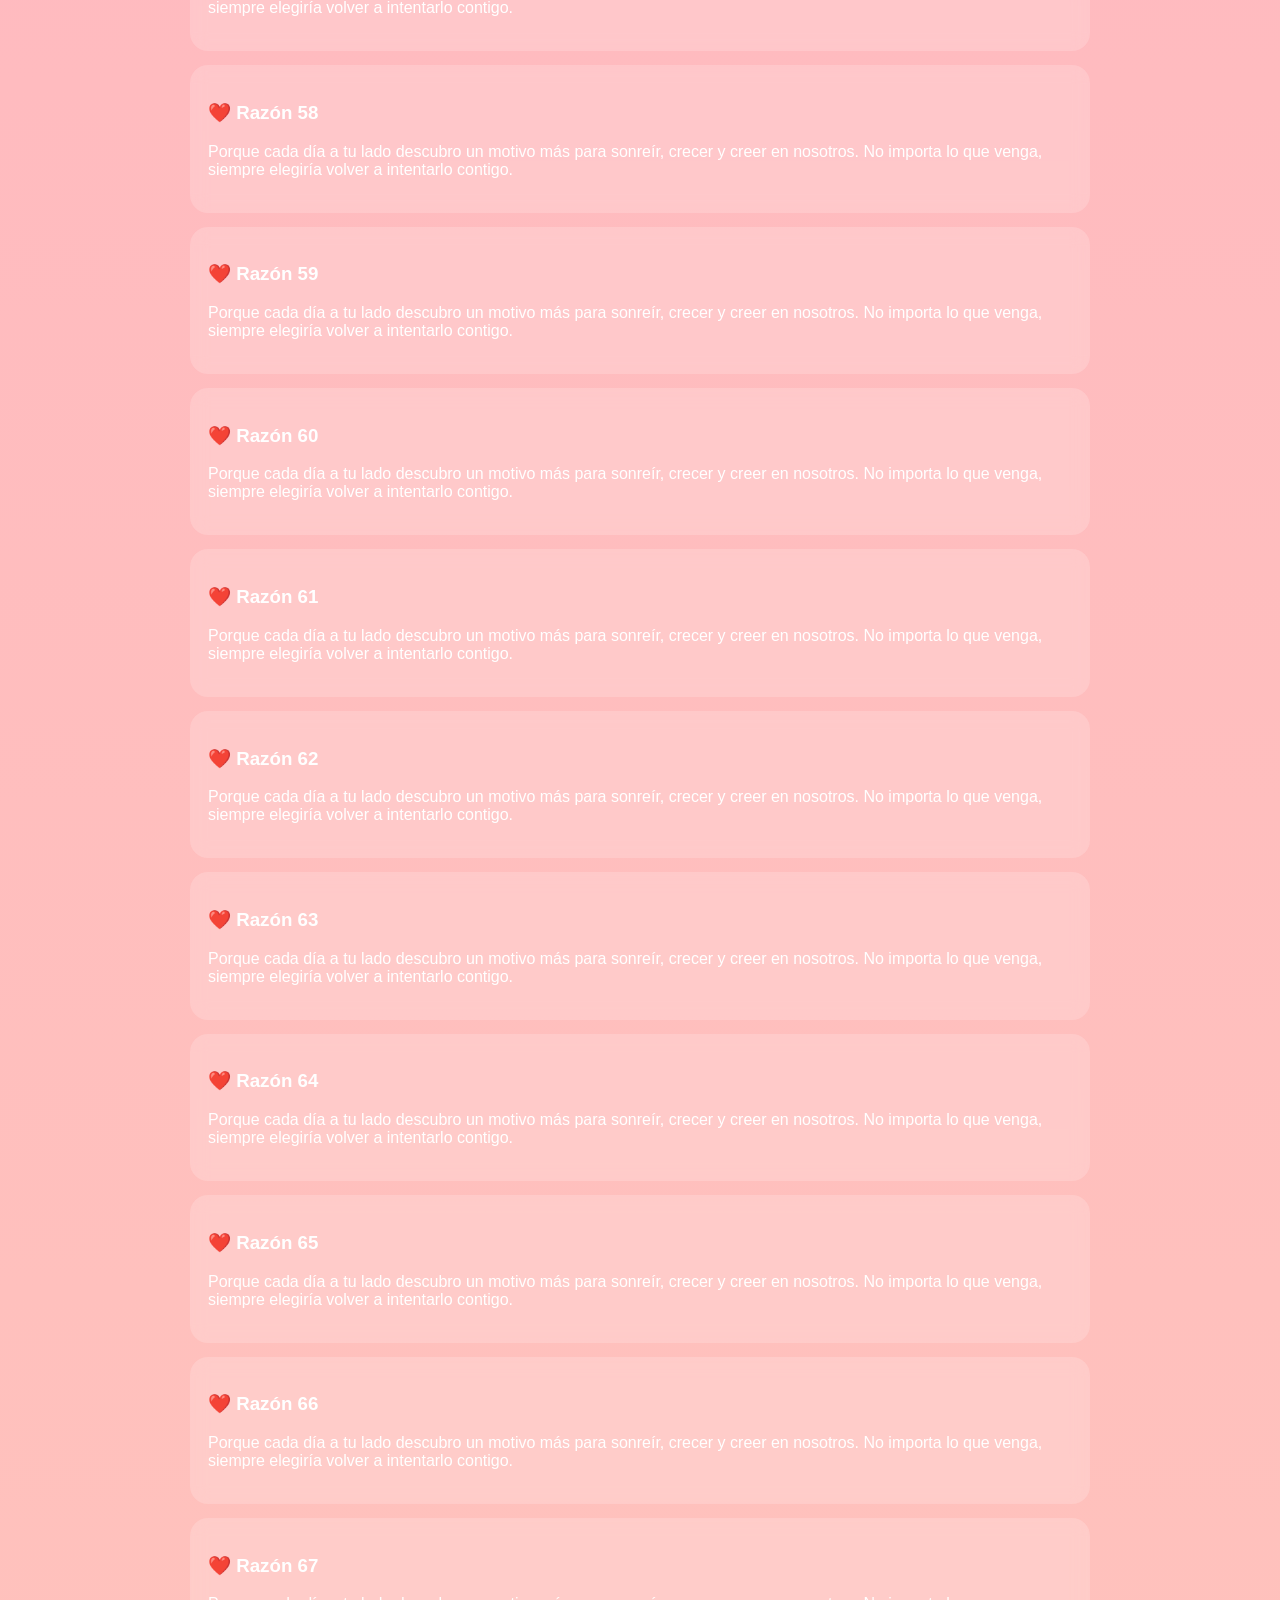
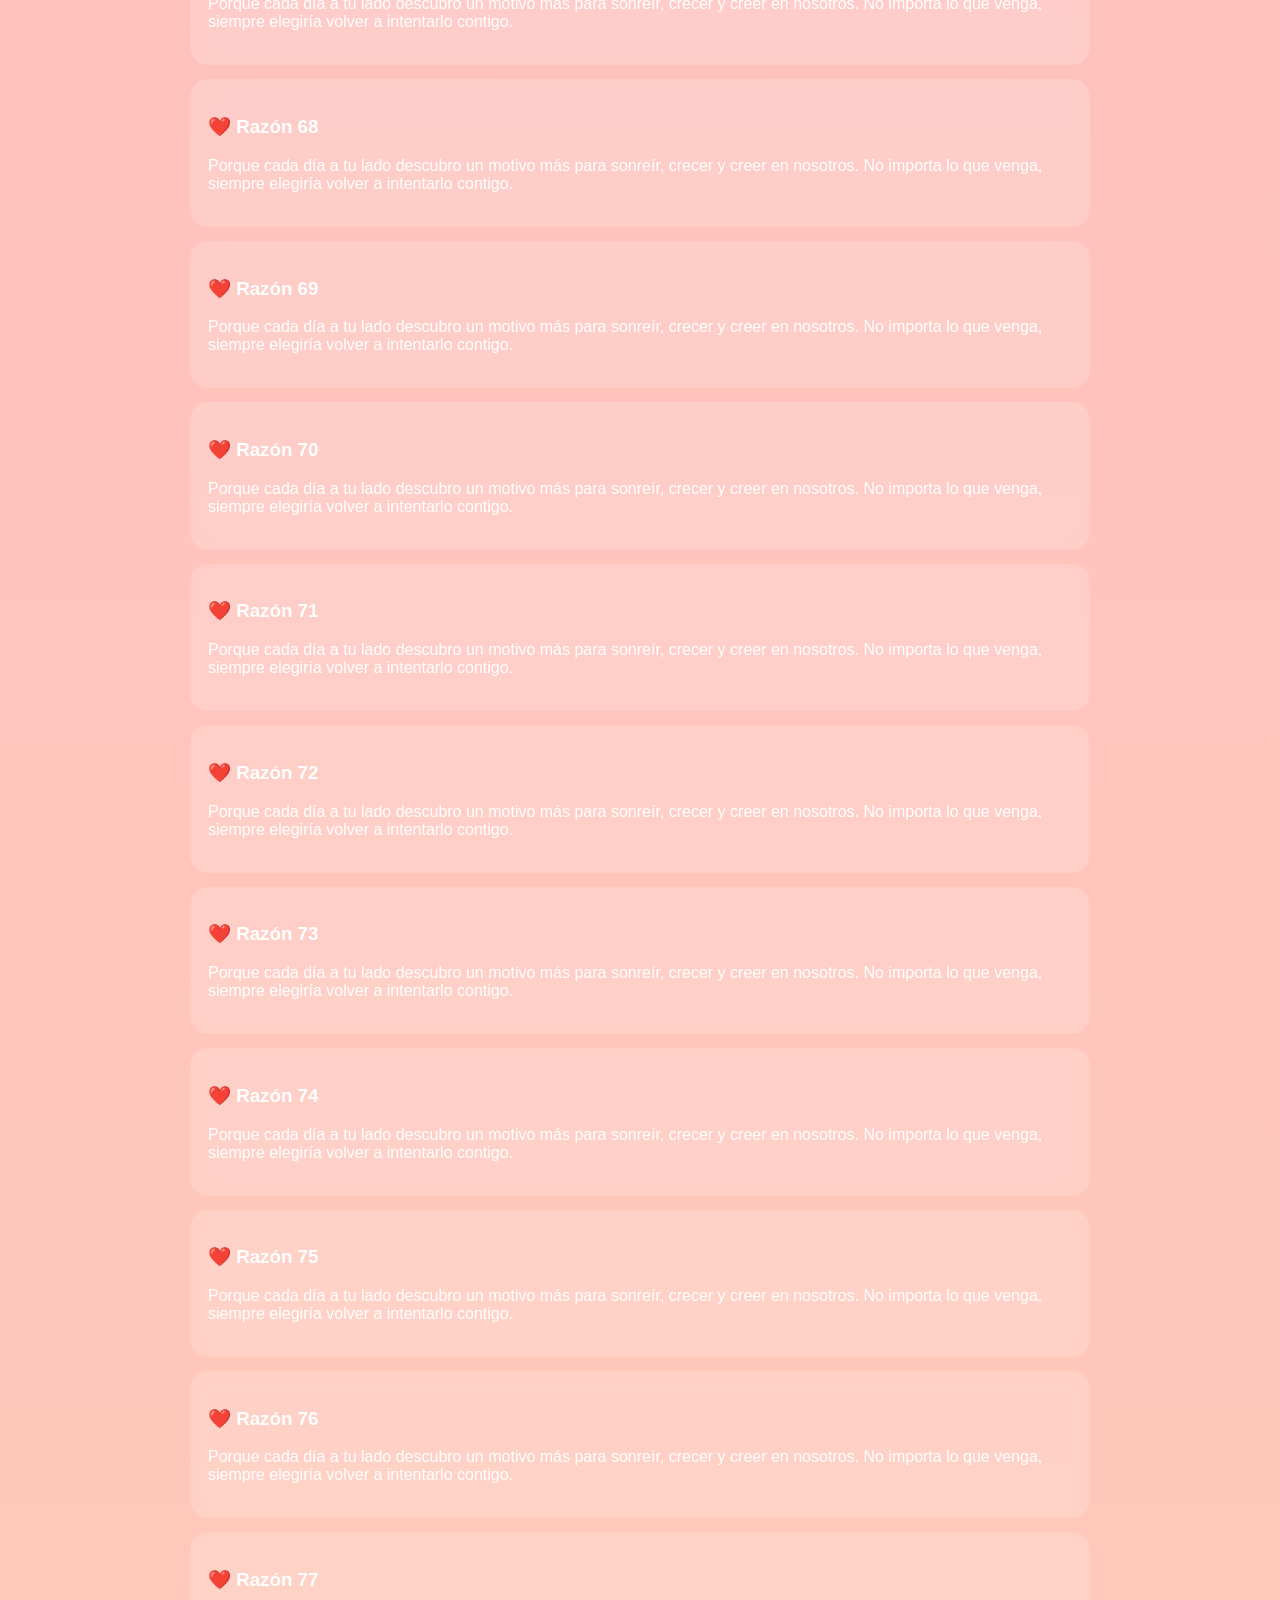
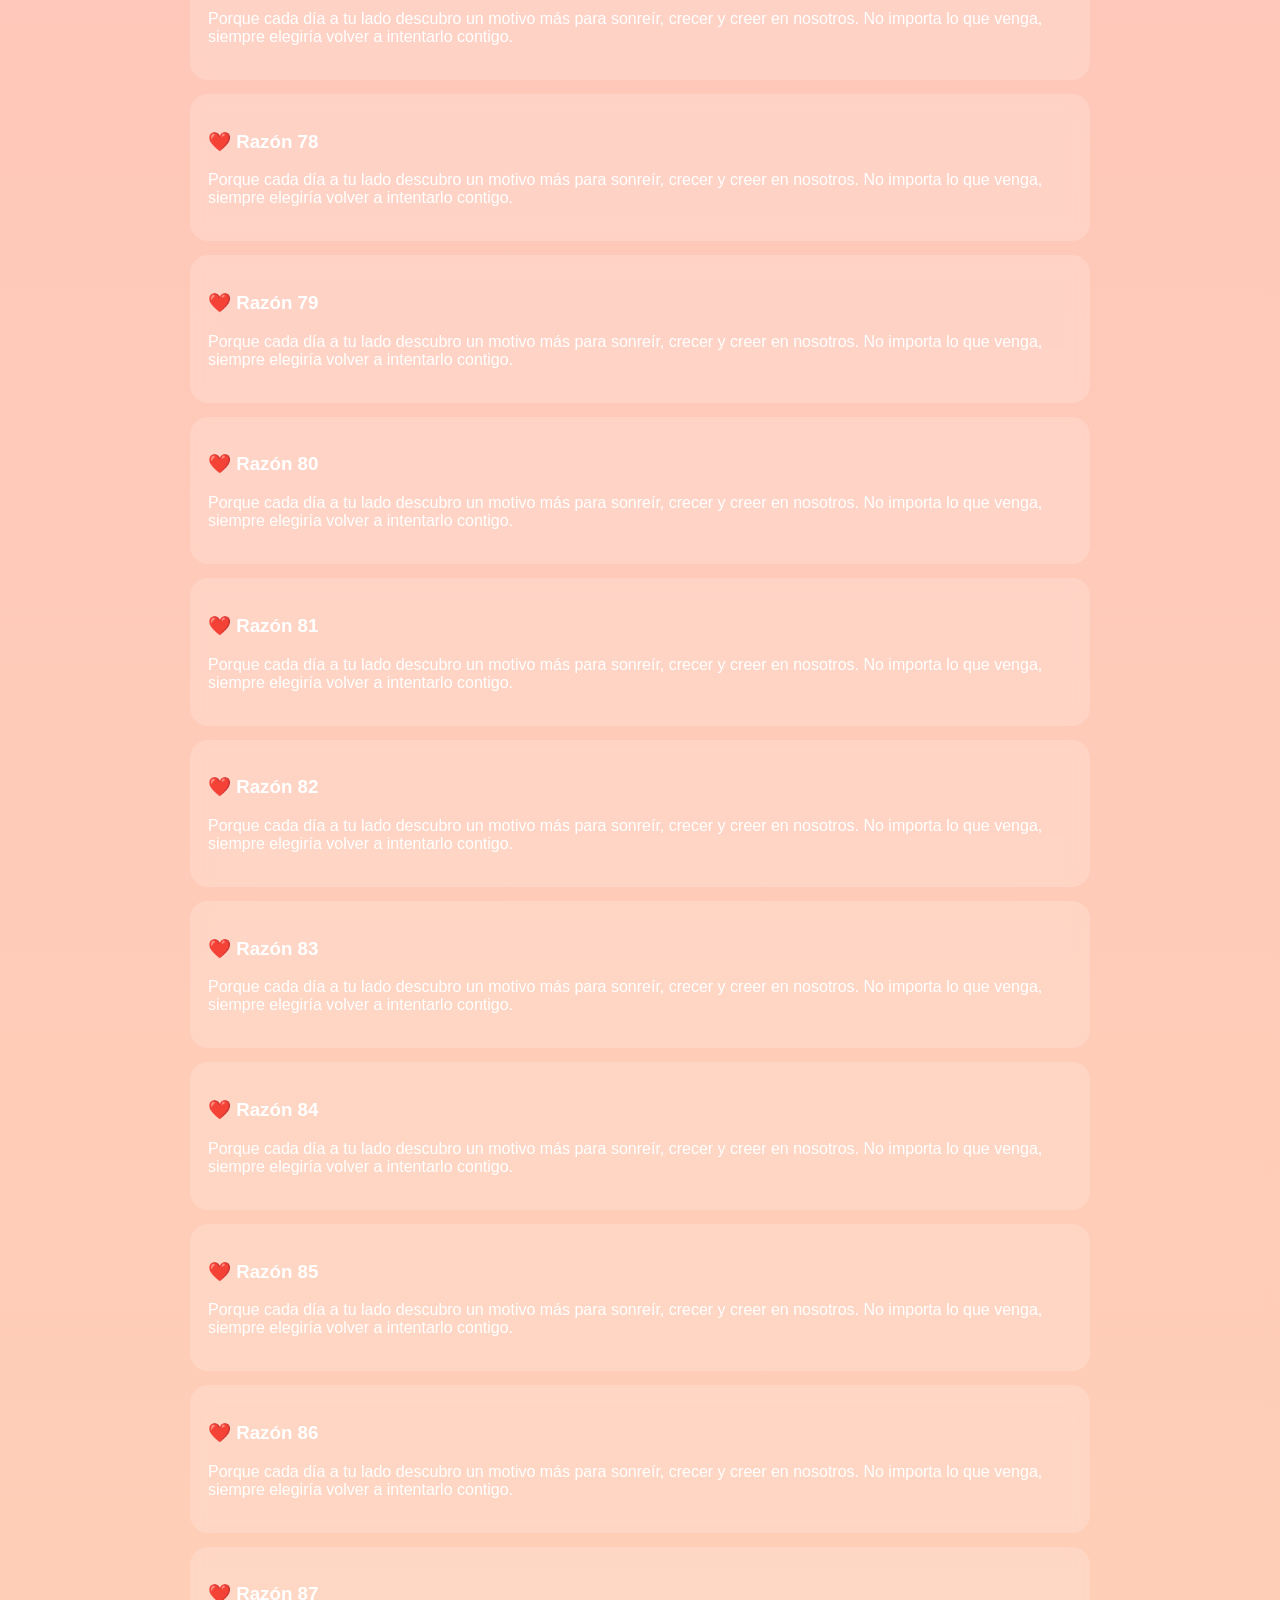
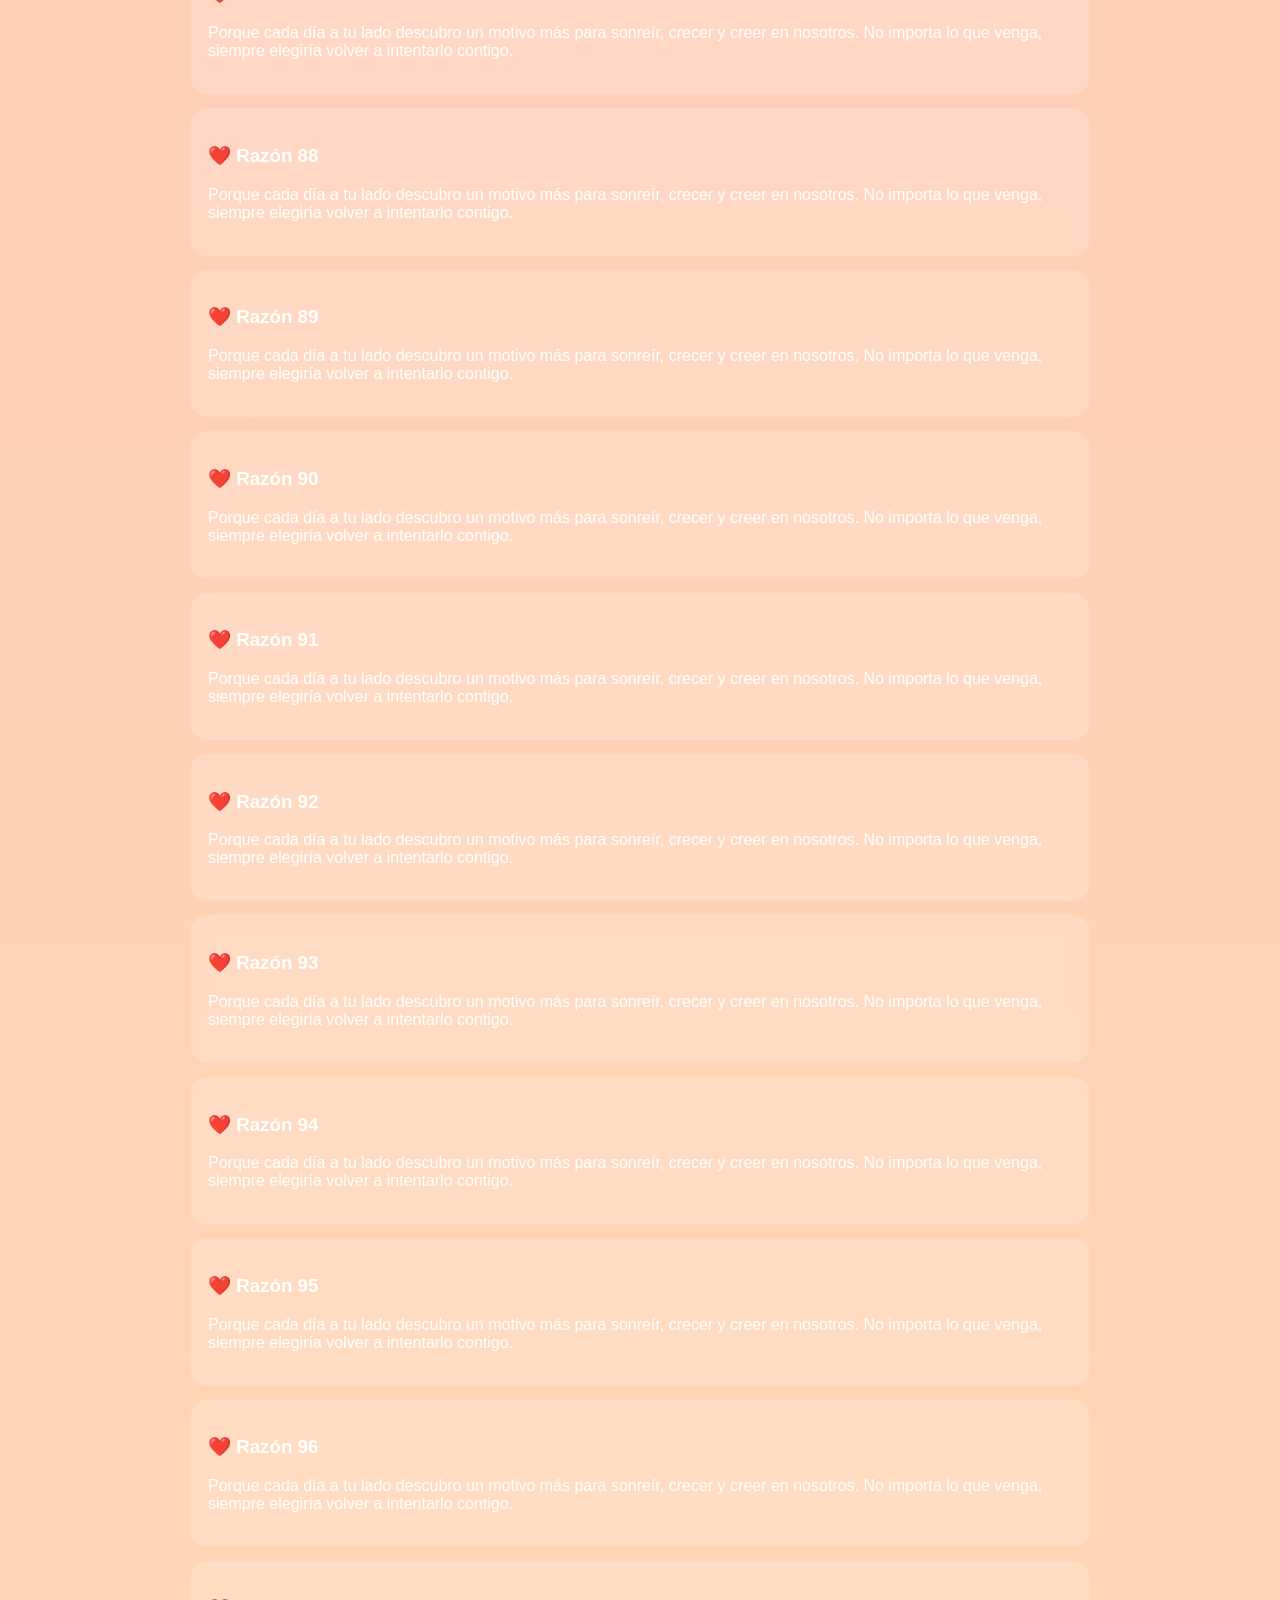
==== commit a213eddb: "Update index.html" ====
--- a/index.html
+++ b/index.html
@@ -334,5 +334,3 @@
 </script>
 </body></html>
 <!-- Actualización -->
-
-<!-- Actualización -->
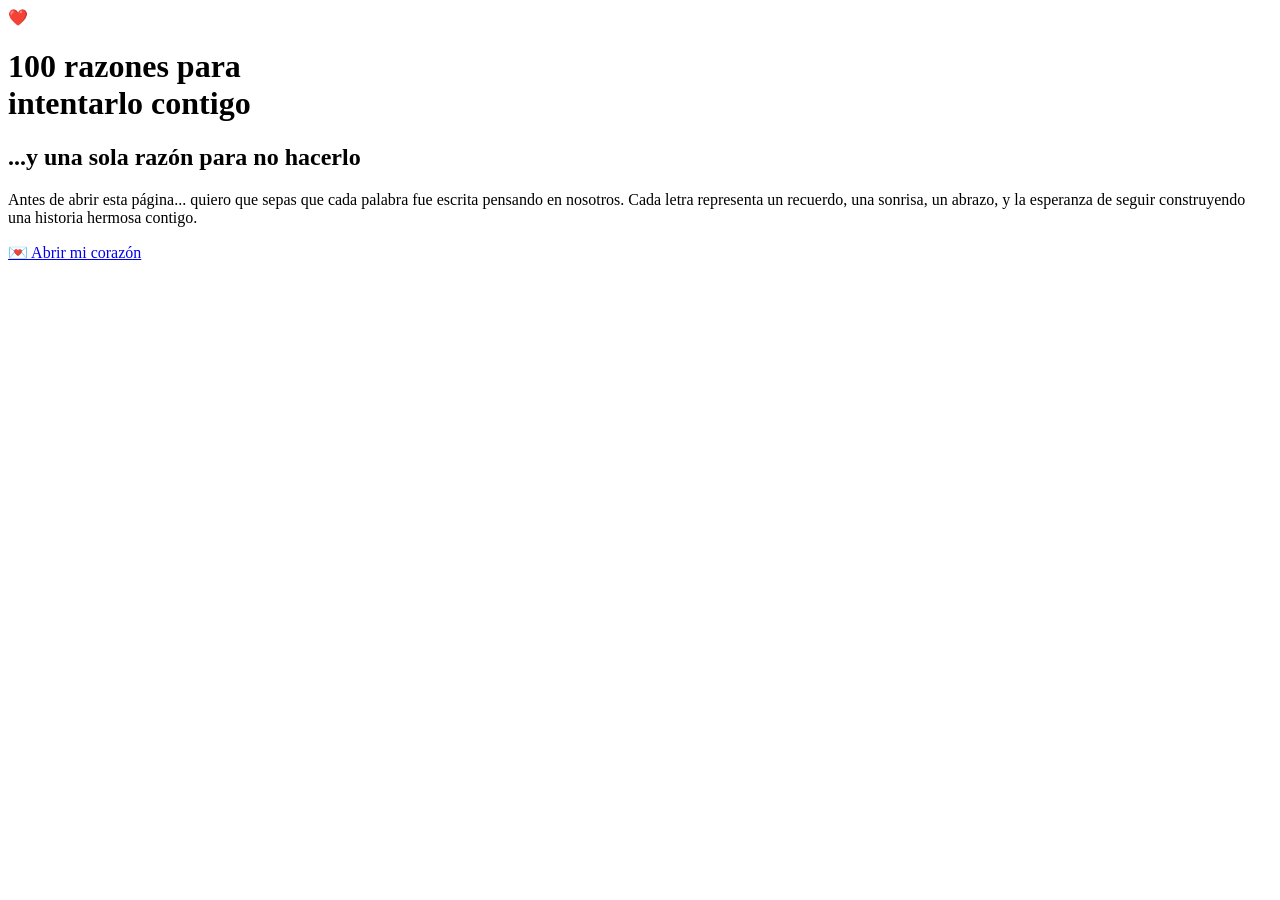
==== commit 1320525b: "Add files via upload Versión final de la página romántica ❤️" ====
--- a/index.html
+++ b/index.html
@@ -1,336 +1,66 @@
-<!DOCTYPE html>
-<html lang="es"><head><meta charset="UTF-8"><meta name="viewport" content="width=device-width,initial-scale=1">
-<title>100 razones para intentarlo contigo</title>
-<style>
-body{margin:0;font-family:Arial;background:linear-gradient(180deg,#ff8fb1,#ffb6c1,#ffd9b3);color:#fff}
-.hero{padding:80px 20px;text-align:center}
-h1{font-size:3em}
-.btn{background:#fff;color:#ff4f8b;padding:15px 30px;border-radius:30px;border:none;font-size:18px;cursor:pointer}
-.section{max-width:900px;margin:auto;padding:30px 20px}
-.card{background:rgba(255,255,255,.18);backdrop-filter:blur(8px);padding:18px;margin:14px 0;border-radius:18px}
-.final{background:#fff;color:#ff4f8b;padding:30px;border-radius:20px;text-align:center;font-size:1.3em;font-weight:bold}
-.heart{position:fixed;top:-20px;animation:fall 8s linear infinite;opacity:.8}
-@keyframes fall{from{transform:translateY(-20px)}to{transform:translateY(110vh)}}
-</style></head>
-<body>
-<div class="hero">
-<h1>❤️ 100 razones para intentarlo contigo ❤️</h1>
-<p>Cada una representa un pedacito de todo lo que siento por ti.</p>
-<button class="btn" onclick="document.getElementById('r').scrollIntoView({behavior:'smooth'})">Ver las razones</button>
-</div>
-<div id="r" class="section">
-<h2>💖 100 razones para intentarlo contigo</h2>
-
-    <div class="card"><h3>❤️ Razón 1</h3>
-    <p>Porque cada día a tu lado descubro un motivo más para sonreír, crecer y creer en nosotros. No importa lo que venga, siempre elegiría volver a intentarlo contigo.</p></div>
-
-    <div class="card"><h3>❤️ Razón 2</h3>
-    <p>Porque cada día a tu lado descubro un motivo más para sonreír, crecer y creer en nosotros. No importa lo que venga, siempre elegiría volver a intentarlo contigo.</p></div>
-
-    <div class="card"><h3>❤️ Razón 3</h3>
-    <p>Porque cada día a tu lado descubro un motivo más para sonreír, crecer y creer en nosotros. No importa lo que venga, siempre elegiría volver a intentarlo contigo.</p></div>
-
-    <div class="card"><h3>❤️ Razón 4</h3>
-    <p>Porque cada día a tu lado descubro un motivo más para sonreír, crecer y creer en nosotros. No importa lo que venga, siempre elegiría volver a intentarlo contigo.</p></div>
-
-    <div class="card"><h3>❤️ Razón 5</h3>
-    <p>Porque cada día a tu lado descubro un motivo más para sonreír, crecer y creer en nosotros. No importa lo que venga, siempre elegiría volver a intentarlo contigo.</p></div>
-
-    <div class="card"><h3>❤️ Razón 6</h3>
-    <p>Porque cada día a tu lado descubro un motivo más para sonreír, crecer y creer en nosotros. No importa lo que venga, siempre elegiría volver a intentarlo contigo.</p></div>
-
-    <div class="card"><h3>❤️ Razón 7</h3>
-    <p>Porque cada día a tu lado descubro un motivo más para sonreír, crecer y creer en nosotros. No importa lo que venga, siempre elegiría volver a intentarlo contigo.</p></div>
-
-    <div class="card"><h3>❤️ Razón 8</h3>
-    <p>Porque cada día a tu lado descubro un motivo más para sonreír, crecer y creer en nosotros. No importa lo que venga, siempre elegiría volver a intentarlo contigo.</p></div>
-
-    <div class="card"><h3>❤️ Razón 9</h3>
-    <p>Porque cada día a tu lado descubro un motivo más para sonreír, crecer y creer en nosotros. No importa lo que venga, siempre elegiría volver a intentarlo contigo.</p></div>
-
-    <div class="card"><h3>❤️ Razón 10</h3>
-    <p>Porque cada día a tu lado descubro un motivo más para sonreír, crecer y creer en nosotros. No importa lo que venga, siempre elegiría volver a intentarlo contigo.</p></div>
-
-    <div class="card"><h3>❤️ Razón 11</h3>
-    <p>Porque cada día a tu lado descubro un motivo más para sonreír, crecer y creer en nosotros. No importa lo que venga, siempre elegiría volver a intentarlo contigo.</p></div>
-
-    <div class="card"><h3>❤️ Razón 12</h3>
-    <p>Porque cada día a tu lado descubro un motivo más para sonreír, crecer y creer en nosotros. No importa lo que venga, siempre elegiría volver a intentarlo contigo.</p></div>
-
-    <div class="card"><h3>❤️ Razón 13</h3>
-    <p>Porque cada día a tu lado descubro un motivo más para sonreír, crecer y creer en nosotros. No importa lo que venga, siempre elegiría volver a intentarlo contigo.</p></div>
-
-    <div class="card"><h3>❤️ Razón 14</h3>
-    <p>Porque cada día a tu lado descubro un motivo más para sonreír, crecer y creer en nosotros. No importa lo que venga, siempre elegiría volver a intentarlo contigo.</p></div>
-
-    <div class="card"><h3>❤️ Razón 15</h3>
-    <p>Porque cada día a tu lado descubro un motivo más para sonreír, crecer y creer en nosotros. No importa lo que venga, siempre elegiría volver a intentarlo contigo.</p></div>
-
-    <div class="card"><h3>❤️ Razón 16</h3>
-    <p>Porque cada día a tu lado descubro un motivo más para sonreír, crecer y creer en nosotros. No importa lo que venga, siempre elegiría volver a intentarlo contigo.</p></div>
-
-    <div class="card"><h3>❤️ Razón 17</h3>
-    <p>Porque cada día a tu lado descubro un motivo más para sonreír, crecer y creer en nosotros. No importa lo que venga, siempre elegiría volver a intentarlo contigo.</p></div>
-
-    <div class="card"><h3>❤️ Razón 18</h3>
-    <p>Porque cada día a tu lado descubro un motivo más para sonreír, crecer y creer en nosotros. No importa lo que venga, siempre elegiría volver a intentarlo contigo.</p></div>
-
-    <div class="card"><h3>❤️ Razón 19</h3>
-    <p>Porque cada día a tu lado descubro un motivo más para sonreír, crecer y creer en nosotros. No importa lo que venga, siempre elegiría volver a intentarlo contigo.</p></div>
-
-    <div class="card"><h3>❤️ Razón 20</h3>
-    <p>Porque cada día a tu lado descubro un motivo más para sonreír, crecer y creer en nosotros. No importa lo que venga, siempre elegiría volver a intentarlo contigo.</p></div>
-
-    <div class="card"><h3>❤️ Razón 21</h3>
-    <p>Porque cada día a tu lado descubro un motivo más para sonreír, crecer y creer en nosotros. No importa lo que venga, siempre elegiría volver a intentarlo contigo.</p></div>
-
-    <div class="card"><h3>❤️ Razón 22</h3>
-    <p>Porque cada día a tu lado descubro un motivo más para sonreír, crecer y creer en nosotros. No importa lo que venga, siempre elegiría volver a intentarlo contigo.</p></div>
-
-    <div class="card"><h3>❤️ Razón 23</h3>
-    <p>Porque cada día a tu lado descubro un motivo más para sonreír, crecer y creer en nosotros. No importa lo que venga, siempre elegiría volver a intentarlo contigo.</p></div>
-
-    <div class="card"><h3>❤️ Razón 24</h3>
-    <p>Porque cada día a tu lado descubro un motivo más para sonreír, crecer y creer en nosotros. No importa lo que venga, siempre elegiría volver a intentarlo contigo.</p></div>
-
-    <div class="card"><h3>❤️ Razón 25</h3>
-    <p>Porque cada día a tu lado descubro un motivo más para sonreír, crecer y creer en nosotros. No importa lo que venga, siempre elegiría volver a intentarlo contigo.</p></div>
-
-    <div class="card"><h3>❤️ Razón 26</h3>
-    <p>Porque cada día a tu lado descubro un motivo más para sonreír, crecer y creer en nosotros. No importa lo que venga, siempre elegiría volver a intentarlo contigo.</p></div>
-
-    <div class="card"><h3>❤️ Razón 27</h3>
-    <p>Porque cada día a tu lado descubro un motivo más para sonreír, crecer y creer en nosotros. No importa lo que venga, siempre elegiría volver a intentarlo contigo.</p></div>
-
-    <div class="card"><h3>❤️ Razón 28</h3>
-    <p>Porque cada día a tu lado descubro un motivo más para sonreír, crecer y creer en nosotros. No importa lo que venga, siempre elegiría volver a intentarlo contigo.</p></div>
-
-    <div class="card"><h3>❤️ Razón 29</h3>
-    <p>Porque cada día a tu lado descubro un motivo más para sonreír, crecer y creer en nosotros. No importa lo que venga, siempre elegiría volver a intentarlo contigo.</p></div>
-
-    <div class="card"><h3>❤️ Razón 30</h3>
-    <p>Porque cada día a tu lado descubro un motivo más para sonreír, crecer y creer en nosotros. No importa lo que venga, siempre elegiría volver a intentarlo contigo.</p></div>
-
-    <div class="card"><h3>❤️ Razón 31</h3>
-    <p>Porque cada día a tu lado descubro un motivo más para sonreír, crecer y creer en nosotros. No importa lo que venga, siempre elegiría volver a intentarlo contigo.</p></div>
-
-    <div class="card"><h3>❤️ Razón 32</h3>
-    <p>Porque cada día a tu lado descubro un motivo más para sonreír, crecer y creer en nosotros. No importa lo que venga, siempre elegiría volver a intentarlo contigo.</p></div>
-
-    <div class="card"><h3>❤️ Razón 33</h3>
-    <p>Porque cada día a tu lado descubro un motivo más para sonreír, crecer y creer en nosotros. No importa lo que venga, siempre elegiría volver a intentarlo contigo.</p></div>
-
-    <div class="card"><h3>❤️ Razón 34</h3>
-    <p>Porque cada día a tu lado descubro un motivo más para sonreír, crecer y creer en nosotros. No importa lo que venga, siempre elegiría volver a intentarlo contigo.</p></div>
-
-    <div class="card"><h3>❤️ Razón 35</h3>
-    <p>Porque cada día a tu lado descubro un motivo más para sonreír, crecer y creer en nosotros. No importa lo que venga, siempre elegiría volver a intentarlo contigo.</p></div>
-
-    <div class="card"><h3>❤️ Razón 36</h3>
-    <p>Porque cada día a tu lado descubro un motivo más para sonreír, crecer y creer en nosotros. No importa lo que venga, siempre elegiría volver a intentarlo contigo.</p></div>
-
-    <div class="card"><h3>❤️ Razón 37</h3>
-    <p>Porque cada día a tu lado descubro un motivo más para sonreír, crecer y creer en nosotros. No importa lo que venga, siempre elegiría volver a intentarlo contigo.</p></div>
-
-    <div class="card"><h3>❤️ Razón 38</h3>
-    <p>Porque cada día a tu lado descubro un motivo más para sonreír, crecer y creer en nosotros. No importa lo que venga, siempre elegiría volver a intentarlo contigo.</p></div>
-
-    <div class="card"><h3>❤️ Razón 39</h3>
-    <p>Porque cada día a tu lado descubro un motivo más para sonreír, crecer y creer en nosotros. No importa lo que venga, siempre elegiría volver a intentarlo contigo.</p></div>
-
-    <div class="card"><h3>❤️ Razón 40</h3>
-    <p>Porque cada día a tu lado descubro un motivo más para sonreír, crecer y creer en nosotros. No importa lo que venga, siempre elegiría volver a intentarlo contigo.</p></div>
-
-    <div class="card"><h3>❤️ Razón 41</h3>
-    <p>Porque cada día a tu lado descubro un motivo más para sonreír, crecer y creer en nosotros. No importa lo que venga, siempre elegiría volver a intentarlo contigo.</p></div>
-
-    <div class="card"><h3>❤️ Razón 42</h3>
-    <p>Porque cada día a tu lado descubro un motivo más para sonreír, crecer y creer en nosotros. No importa lo que venga, siempre elegiría volver a intentarlo contigo.</p></div>
-
-    <div class="card"><h3>❤️ Razón 43</h3>
-    <p>Porque cada día a tu lado descubro un motivo más para sonreír, crecer y creer en nosotros. No importa lo que venga, siempre elegiría volver a intentarlo contigo.</p></div>
-
-    <div class="card"><h3>❤️ Razón 44</h3>
-    <p>Porque cada día a tu lado descubro un motivo más para sonreír, crecer y creer en nosotros. No importa lo que venga, siempre elegiría volver a intentarlo contigo.</p></div>
-
-    <div class="card"><h3>❤️ Razón 45</h3>
-    <p>Porque cada día a tu lado descubro un motivo más para sonreír, crecer y creer en nosotros. No importa lo que venga, siempre elegiría volver a intentarlo contigo.</p></div>
-
-    <div class="card"><h3>❤️ Razón 46</h3>
-    <p>Porque cada día a tu lado descubro un motivo más para sonreír, crecer y creer en nosotros. No importa lo que venga, siempre elegiría volver a intentarlo contigo.</p></div>
-
-    <div class="card"><h3>❤️ Razón 47</h3>
-    <p>Porque cada día a tu lado descubro un motivo más para sonreír, crecer y creer en nosotros. No importa lo que venga, siempre elegiría volver a intentarlo contigo.</p></div>
-
-    <div class="card"><h3>❤️ Razón 48</h3>
-    <p>Porque cada día a tu lado descubro un motivo más para sonreír, crecer y creer en nosotros. No importa lo que venga, siempre elegiría volver a intentarlo contigo.</p></div>
-
-    <div class="card"><h3>❤️ Razón 49</h3>
-    <p>Porque cada día a tu lado descubro un motivo más para sonreír, crecer y creer en nosotros. No importa lo que venga, siempre elegiría volver a intentarlo contigo.</p></div>
-
-    <div class="card"><h3>❤️ Razón 50</h3>
-    <p>Porque cada día a tu lado descubro un motivo más para sonreír, crecer y creer en nosotros. No importa lo que venga, siempre elegiría volver a intentarlo contigo.</p></div>
-
-    <div class="card"><h3>❤️ Razón 51</h3>
-    <p>Porque cada día a tu lado descubro un motivo más para sonreír, crecer y creer en nosotros. No importa lo que venga, siempre elegiría volver a intentarlo contigo.</p></div>
-
-    <div class="card"><h3>❤️ Razón 52</h3>
-    <p>Porque cada día a tu lado descubro un motivo más para sonreír, crecer y creer en nosotros. No importa lo que venga, siempre elegiría volver a intentarlo contigo.</p></div>
-
-    <div class="card"><h3>❤️ Razón 53</h3>
-    <p>Porque cada día a tu lado descubro un motivo más para sonreír, crecer y creer en nosotros. No importa lo que venga, siempre elegiría volver a intentarlo contigo.</p></div>
-
-    <div class="card"><h3>❤️ Razón 54</h3>
-    <p>Porque cada día a tu lado descubro un motivo más para sonreír, crecer y creer en nosotros. No importa lo que venga, siempre elegiría volver a intentarlo contigo.</p></div>
-
-    <div class="card"><h3>❤️ Razón 55</h3>
-    <p>Porque cada día a tu lado descubro un motivo más para sonreír, crecer y creer en nosotros. No importa lo que venga, siempre elegiría volver a intentarlo contigo.</p></div>
-
-    <div class="card"><h3>❤️ Razón 56</h3>
-    <p>Porque cada día a tu lado descubro un motivo más para sonreír, crecer y creer en nosotros. No importa lo que venga, siempre elegiría volver a intentarlo contigo.</p></div>
-
-    <div class="card"><h3>❤️ Razón 57</h3>
-    <p>Porque cada día a tu lado descubro un motivo más para sonreír, crecer y creer en nosotros. No importa lo que venga, siempre elegiría volver a intentarlo contigo.</p></div>
-
-    <div class="card"><h3>❤️ Razón 58</h3>
-    <p>Porque cada día a tu lado descubro un motivo más para sonreír, crecer y creer en nosotros. No importa lo que venga, siempre elegiría volver a intentarlo contigo.</p></div>
-
-    <div class="card"><h3>❤️ Razón 59</h3>
-    <p>Porque cada día a tu lado descubro un motivo más para sonreír, crecer y creer en nosotros. No importa lo que venga, siempre elegiría volver a intentarlo contigo.</p></div>
-
-    <div class="card"><h3>❤️ Razón 60</h3>
-    <p>Porque cada día a tu lado descubro un motivo más para sonreír, crecer y creer en nosotros. No importa lo que venga, siempre elegiría volver a intentarlo contigo.</p></div>
-
-    <div class="card"><h3>❤️ Razón 61</h3>
-    <p>Porque cada día a tu lado descubro un motivo más para sonreír, crecer y creer en nosotros. No importa lo que venga, siempre elegiría volver a intentarlo contigo.</p></div>
-
-    <div class="card"><h3>❤️ Razón 62</h3>
-    <p>Porque cada día a tu lado descubro un motivo más para sonreír, crecer y creer en nosotros. No importa lo que venga, siempre elegiría volver a intentarlo contigo.</p></div>
-
-    <div class="card"><h3>❤️ Razón 63</h3>
-    <p>Porque cada día a tu lado descubro un motivo más para sonreír, crecer y creer en nosotros. No importa lo que venga, siempre elegiría volver a intentarlo contigo.</p></div>
-
-    <div class="card"><h3>❤️ Razón 64</h3>
-    <p>Porque cada día a tu lado descubro un motivo más para sonreír, crecer y creer en nosotros. No importa lo que venga, siempre elegiría volver a intentarlo contigo.</p></div>
-
-    <div class="card"><h3>❤️ Razón 65</h3>
-    <p>Porque cada día a tu lado descubro un motivo más para sonreír, crecer y creer en nosotros. No importa lo que venga, siempre elegiría volver a intentarlo contigo.</p></div>
-
-    <div class="card"><h3>❤️ Razón 66</h3>
-    <p>Porque cada día a tu lado descubro un motivo más para sonreír, crecer y creer en nosotros. No importa lo que venga, siempre elegiría volver a intentarlo contigo.</p></div>
-
-    <div class="card"><h3>❤️ Razón 67</h3>
-    <p>Porque cada día a tu lado descubro un motivo más para sonreír, crecer y creer en nosotros. No importa lo que venga, siempre elegiría volver a intentarlo contigo.</p></div>
-
-    <div class="card"><h3>❤️ Razón 68</h3>
-    <p>Porque cada día a tu lado descubro un motivo más para sonreír, crecer y creer en nosotros. No importa lo que venga, siempre elegiría volver a intentarlo contigo.</p></div>
-
-    <div class="card"><h3>❤️ Razón 69</h3>
-    <p>Porque cada día a tu lado descubro un motivo más para sonreír, crecer y creer en nosotros. No importa lo que venga, siempre elegiría volver a intentarlo contigo.</p></div>
-
-    <div class="card"><h3>❤️ Razón 70</h3>
-    <p>Porque cada día a tu lado descubro un motivo más para sonreír, crecer y creer en nosotros. No importa lo que venga, siempre elegiría volver a intentarlo contigo.</p></div>
-
-    <div class="card"><h3>❤️ Razón 71</h3>
-    <p>Porque cada día a tu lado descubro un motivo más para sonreír, crecer y creer en nosotros. No importa lo que venga, siempre elegiría volver a intentarlo contigo.</p></div>
-
-    <div class="card"><h3>❤️ Razón 72</h3>
-    <p>Porque cada día a tu lado descubro un motivo más para sonreír, crecer y creer en nosotros. No importa lo que venga, siempre elegiría volver a intentarlo contigo.</p></div>
-
-    <div class="card"><h3>❤️ Razón 73</h3>
-    <p>Porque cada día a tu lado descubro un motivo más para sonreír, crecer y creer en nosotros. No importa lo que venga, siempre elegiría volver a intentarlo contigo.</p></div>
-
-    <div class="card"><h3>❤️ Razón 74</h3>
-    <p>Porque cada día a tu lado descubro un motivo más para sonreír, crecer y creer en nosotros. No importa lo que venga, siempre elegiría volver a intentarlo contigo.</p></div>
-
-    <div class="card"><h3>❤️ Razón 75</h3>
-    <p>Porque cada día a tu lado descubro un motivo más para sonreír, crecer y creer en nosotros. No importa lo que venga, siempre elegiría volver a intentarlo contigo.</p></div>
-
-    <div class="card"><h3>❤️ Razón 76</h3>
-    <p>Porque cada día a tu lado descubro un motivo más para sonreír, crecer y creer en nosotros. No importa lo que venga, siempre elegiría volver a intentarlo contigo.</p></div>
-
-    <div class="card"><h3>❤️ Razón 77</h3>
-    <p>Porque cada día a tu lado descubro un motivo más para sonreír, crecer y creer en nosotros. No importa lo que venga, siempre elegiría volver a intentarlo contigo.</p></div>
-
-    <div class="card"><h3>❤️ Razón 78</h3>
-    <p>Porque cada día a tu lado descubro un motivo más para sonreír, crecer y creer en nosotros. No importa lo que venga, siempre elegiría volver a intentarlo contigo.</p></div>
-
-    <div class="card"><h3>❤️ Razón 79</h3>
-    <p>Porque cada día a tu lado descubro un motivo más para sonreír, crecer y creer en nosotros. No importa lo que venga, siempre elegiría volver a intentarlo contigo.</p></div>
-
-    <div class="card"><h3>❤️ Razón 80</h3>
-    <p>Porque cada día a tu lado descubro un motivo más para sonreír, crecer y creer en nosotros. No importa lo que venga, siempre elegiría volver a intentarlo contigo.</p></div>
-
-    <div class="card"><h3>❤️ Razón 81</h3>
-    <p>Porque cada día a tu lado descubro un motivo más para sonreír, crecer y creer en nosotros. No importa lo que venga, siempre elegiría volver a intentarlo contigo.</p></div>
-
-    <div class="card"><h3>❤️ Razón 82</h3>
-    <p>Porque cada día a tu lado descubro un motivo más para sonreír, crecer y creer en nosotros. No importa lo que venga, siempre elegiría volver a intentarlo contigo.</p></div>
-
-    <div class="card"><h3>❤️ Razón 83</h3>
-    <p>Porque cada día a tu lado descubro un motivo más para sonreír, crecer y creer en nosotros. No importa lo que venga, siempre elegiría volver a intentarlo contigo.</p></div>
-
-    <div class="card"><h3>❤️ Razón 84</h3>
-    <p>Porque cada día a tu lado descubro un motivo más para sonreír, crecer y creer en nosotros. No importa lo que venga, siempre elegiría volver a intentarlo contigo.</p></div>
-
-    <div class="card"><h3>❤️ Razón 85</h3>
-    <p>Porque cada día a tu lado descubro un motivo más para sonreír, crecer y creer en nosotros. No importa lo que venga, siempre elegiría volver a intentarlo contigo.</p></div>
-
-    <div class="card"><h3>❤️ Razón 86</h3>
-    <p>Porque cada día a tu lado descubro un motivo más para sonreír, crecer y creer en nosotros. No importa lo que venga, siempre elegiría volver a intentarlo contigo.</p></div>
-
-    <div class="card"><h3>❤️ Razón 87</h3>
-    <p>Porque cada día a tu lado descubro un motivo más para sonreír, crecer y creer en nosotros. No importa lo que venga, siempre elegiría volver a intentarlo contigo.</p></div>
-
-    <div class="card"><h3>❤️ Razón 88</h3>
-    <p>Porque cada día a tu lado descubro un motivo más para sonreír, crecer y creer en nosotros. No importa lo que venga, siempre elegiría volver a intentarlo contigo.</p></div>
-
-    <div class="card"><h3>❤️ Razón 89</h3>
-    <p>Porque cada día a tu lado descubro un motivo más para sonreír, crecer y creer en nosotros. No importa lo que venga, siempre elegiría volver a intentarlo contigo.</p></div>
-
-    <div class="card"><h3>❤️ Razón 90</h3>
-    <p>Porque cada día a tu lado descubro un motivo más para sonreír, crecer y creer en nosotros. No importa lo que venga, siempre elegiría volver a intentarlo contigo.</p></div>
-
-    <div class="card"><h3>❤️ Razón 91</h3>
-    <p>Porque cada día a tu lado descubro un motivo más para sonreír, crecer y creer en nosotros. No importa lo que venga, siempre elegiría volver a intentarlo contigo.</p></div>
-
-    <div class="card"><h3>❤️ Razón 92</h3>
-    <p>Porque cada día a tu lado descubro un motivo más para sonreír, crecer y creer en nosotros. No importa lo que venga, siempre elegiría volver a intentarlo contigo.</p></div>
-
-    <div class="card"><h3>❤️ Razón 93</h3>
-    <p>Porque cada día a tu lado descubro un motivo más para sonreír, crecer y creer en nosotros. No importa lo que venga, siempre elegiría volver a intentarlo contigo.</p></div>
-
-    <div class="card"><h3>❤️ Razón 94</h3>
-    <p>Porque cada día a tu lado descubro un motivo más para sonreír, crecer y creer en nosotros. No importa lo que venga, siempre elegiría volver a intentarlo contigo.</p></div>
-
-    <div class="card"><h3>❤️ Razón 95</h3>
-    <p>Porque cada día a tu lado descubro un motivo más para sonreír, crecer y creer en nosotros. No importa lo que venga, siempre elegiría volver a intentarlo contigo.</p></div>
-
-    <div class="card"><h3>❤️ Razón 96</h3>
-    <p>Porque cada día a tu lado descubro un motivo más para sonreír, crecer y creer en nosotros. No importa lo que venga, siempre elegiría volver a intentarlo contigo.</p></div>
-
-    <div class="card"><h3>❤️ Razón 97</h3>
-    <p>Porque cada día a tu lado descubro un motivo más para sonreír, crecer y creer en nosotros. No importa lo que venga, siempre elegiría volver a intentarlo contigo.</p></div>
-
-    <div class="card"><h3>❤️ Razón 98</h3>
-    <p>Porque cada día a tu lado descubro un motivo más para sonreír, crecer y creer en nosotros. No importa lo que venga, siempre elegiría volver a intentarlo contigo.</p></div>
-
-    <div class="card"><h3>❤️ Razón 99</h3>
-    <p>Porque cada día a tu lado descubro un motivo más para sonreír, crecer y creer en nosotros. No importa lo que venga, siempre elegiría volver a intentarlo contigo.</p></div>
-
-    <div class="card"><h3>❤️ Razón 100</h3>
-    <p>Porque cada día a tu lado descubro un motivo más para sonreír, crecer y creer en nosotros. No importa lo que venga, siempre elegiría volver a intentarlo contigo.</p></div>
-
-</div>
-<div class="section">
-<h2>💔 La única razón para irme</h2>
-<div class="final">
-Ninguna. ❤️<br><br>
-Porque contigo quiero todo: reír, crecer, aprender, superar cualquier obstáculo y escribir una historia que llegue hasta el infinito. Si tuviera que elegir mil veces, mil veces te volvería a elegir a ti. ♾️💕
-</div>
-</div>
-<script>
-for(let i=0;i<35;i++){let h=document.createElement('div');h.className='heart';h.innerHTML='💖';h.style.left=Math.random()*100+'vw';h.style.animationDelay=Math.random()*8+'s';h.style.fontSize=(18+Math.random()*22)+'px';document.body.appendChild(h);}
-</script>
-</body></html>
-<!-- Actualización -->
+<!DOCTYPE html>
+<html lang="es">
+<head>
+
+<meta charset="UTF-8">
+<meta name="viewport" content="width=device-width, initial-scale=1.0">
+
+<title>100 razones para intentarlo contigo ❤️</title>
+
+<link rel="stylesheet" href="css/style.css">
+
+<link rel="preconnect" href="https://fonts.googleapis.com">
+<link rel="preconnect" href="https://fonts.gstatic.com" crossorigin>
+
+<link href="https://fonts.googleapis.com/css2?family=Poppins:wght@300;400;600;700&family=Great+Vibes&display=swap" rel="stylesheet">
+
+</head>
+
+<body>
+
+<div id="particles"></div>
+
+<div class="container">
+
+<div class="glass">
+
+<div class="heart">
+❤️
+</div>
+
+<h1>
+100 razones para<br>
+intentarlo contigo
+</h1>
+
+<h2>
+...y una sola razón para no hacerlo
+</h2>
+
+<p class="texto">
+
+Antes de abrir esta página...
+
+quiero que sepas que cada palabra fue escrita pensando en nosotros.
+
+Cada letra representa un recuerdo,
+una sonrisa,
+un abrazo,
+y la esperanza de seguir construyendo una historia hermosa contigo.
+
+</p>
+
+<a href="razones.html" class="boton">
+
+💌 Abrir mi corazón
+
+</a>
+
+</div>
+
+</div>
+
+<script src="js/script.js"></script>
+
+</body>
+</html>
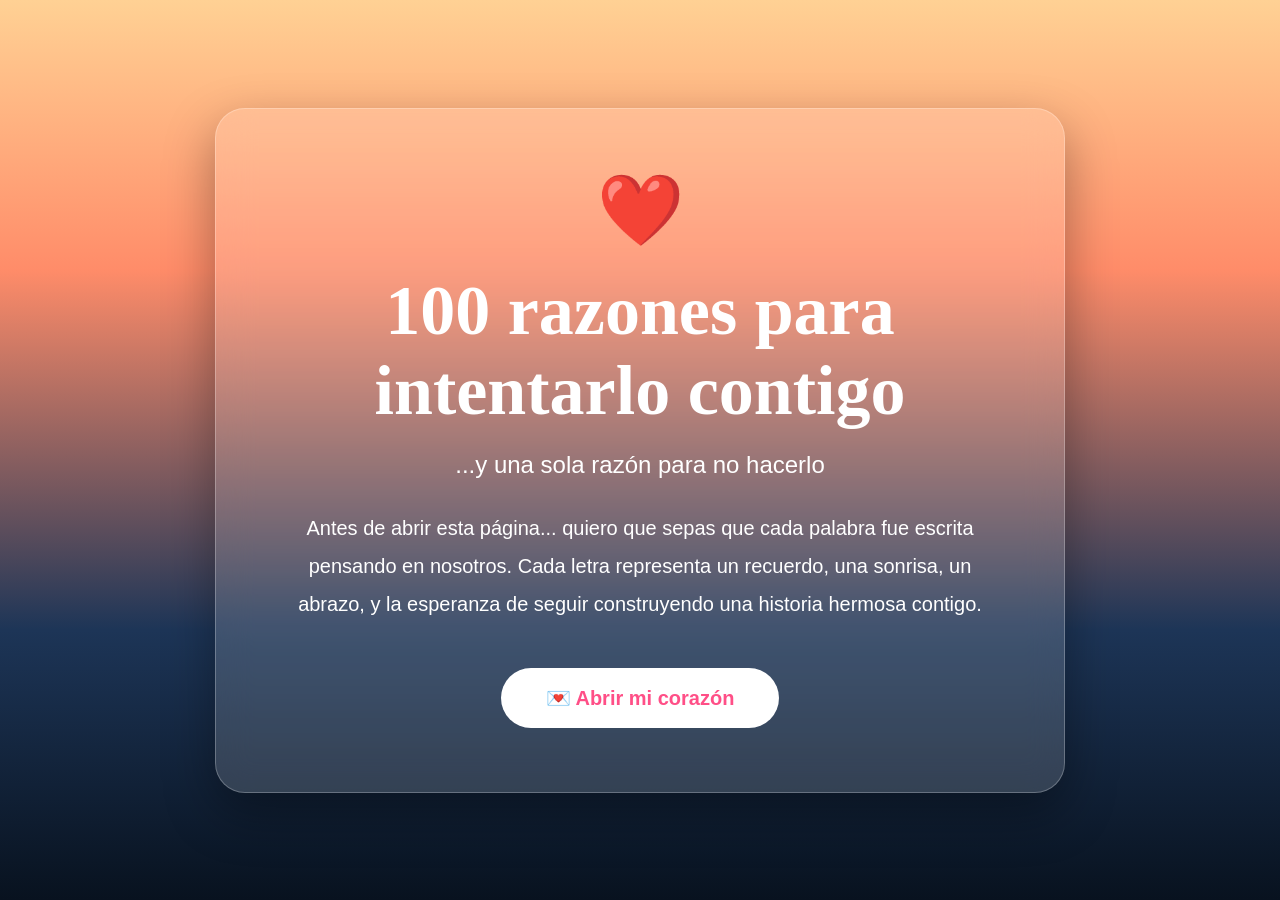
==== commit fe37c02e: "Fix HTML formatting and ensure proper structure" ====
--- a/index.html
+++ b/index.html
@@ -7,7 +7,7 @@
 
 <title>100 razones para intentarlo contigo ❤️</title>
 
-<link rel="stylesheet" href="css/style.css">
+<link rel="stylesheet" href="style.css">
 
 <link rel="preconnect" href="https://fonts.googleapis.com">
 <link rel="preconnect" href="https://fonts.gstatic.com" crossorigin>
@@ -63,4 +63,4 @@
 <script src="js/script.js"></script>
 
 </body>
-</html>+</html>
--- a/style.css
+++ b/style.css
@@ -0,0 +1,463 @@
+/* ===========================
+   RESET
+=========================== */
+
+*{
+    margin:0;
+    padding:0;
+    box-sizing:border-box;
+}
+
+body{
+    font-family:'Poppins',sans-serif;
+    min-height:100vh;
+    display:flex;
+    justify-content:center;
+    align-items:center;
+    background:linear-gradient(to top,#08121f 0%,#1d3557 30%,#ff8c69 70%,#ffd194 100%);
+}
+
+/* ===========================
+   FONDO
+=========================== */
+
+.background{
+    position:fixed;
+    inset:0;
+    overflow:hidden;
+    z-index:-2;
+}
+
+.sun{
+    position:absolute;
+    width:260px;
+    height:260px;
+    border-radius:50%;
+    background:#ffd86b;
+    left:50%;
+    top:18%;
+    transform:translateX(-50%);
+    box-shadow:0 0 100px #ffd86b;
+}
+
+.sea{
+    position:absolute;
+    bottom:0;
+    width:100%;
+    height:35%;
+    background:linear-gradient(to bottom,#4ba3c7,#0b4f6c);
+}
+
+/* ===========================
+   CONTENEDOR
+=========================== */
+
+.container{
+    width:100%;
+    display:flex;
+    justify-content:center;
+    align-items:center;
+    padding:20px;
+}
+
+.glass{
+    width:850px;
+    max-width:95%;
+    padding:60px;
+    border-radius:30px;
+    background:rgba(255,255,255,.15);
+    backdrop-filter:blur(18px);
+    border:1px solid rgba(255,255,255,.25);
+    box-shadow:0 20px 50px rgba(0,0,0,.35);
+    text-align:center;
+    animation:aparecer 1s ease;
+    transition:.35s;
+}
+
+@keyframes aparecer{
+
+from{
+opacity:0;
+transform:translateY(50px);
+}
+
+to{
+opacity:1;
+transform:translateY(0);
+}
+
+}
+
+/* ===========================
+   TEXTOS
+=========================== */
+
+.small-title{
+    color:white;
+    letter-spacing:3px;
+    font-size:13px;
+}
+
+.heart{
+    font-size:70px;
+    animation:latido 1.4s infinite;
+    margin-bottom:20px;
+}
+
+@keyframes latido{
+
+0%,100%{
+transform:scale(1);
+}
+
+50%{
+transform:scale(1.18);
+}
+
+}
+
+h1{
+    font-family:'Great Vibes',cursive;
+    color:white;
+    font-size:70px;
+    margin:20px 0;
+}
+
+h2{
+    color:white;
+    font-weight:300;
+    margin-bottom:30px;
+}
+
+.texto{
+    color:white;
+    font-size:20px;
+    line-height:1.9;
+    margin-bottom:45px;
+}
+
+/* ===========================
+   BOTÓN
+=========================== */
+
+.boton{
+
+display:inline-block;
+
+padding:18px 45px;
+
+border-radius:60px;
+
+background:white;
+
+color:#ff4f87;
+
+font-weight:bold;
+
+text-decoration:none;
+
+font-size:20px;
+
+transition:.35s;
+
+position:relative;
+
+overflow:hidden;
+
+}
+
+.boton:hover{
+
+transform:translateY(-6px);
+
+box-shadow:0 12px 30px rgba(255,90,150,.45);
+
+}
+
+.boton::before{
+
+content:"";
+
+position:absolute;
+
+left:-120%;
+
+top:0;
+
+width:70%;
+
+height:100%;
+
+background:rgba(255,255,255,.5);
+
+transform:skewX(-25deg);
+
+transition:.7s;
+
+}
+
+.boton:hover::before{
+
+left:150%;
+
+}
+
+/* ===========================
+   CORAZONES
+=========================== */
+
+#particles{
+
+position:fixed;
+
+inset:0;
+
+pointer-events:none;
+
+overflow:hidden;
+
+}
+
+@keyframes caer{
+
+0%{
+
+transform:translateY(-100px) rotate(0deg);
+
+}
+
+100%{
+
+transform:translateY(120vh) rotate(360deg);
+
+}
+
+}
+
+/* ===========================
+   RESPONSIVE
+=========================== */
+
+@media(max-width:768px){
+
+.glass{
+
+padding:35px;
+
+}
+
+h1{
+
+font-size:48px;
+
+}
+
+.texto{
+
+font-size:17px;
+
+}
+
+}
+.card{
+    position:relative;
+    background:rgba(255,255,255,.12);
+    backdrop-filter:blur(18px);
+    border:1px solid rgba(255,255,255,.25);
+    border-radius:25px;
+    padding:35px;
+    color:white;
+    overflow:hidden;
+    cursor:pointer;
+
+    transform-style:preserve-3d;
+
+    transition:
+    transform .35s,
+    box-shadow .35s,
+    border .35s;
+
+    box-shadow:0 15px 40px rgba(0,0,0,.2);
+
+    opacity:0;
+    transform:translateY(50px);
+}
+
+.card.show{
+    opacity:1;
+    transform:translateY(0);
+}
+/*=========================
+BARRA DE PROGRESO
+=========================*/
+
+.progress{
+    position:fixed;
+    top:0;
+    left:0;
+    width:100%;
+    height:8px;
+    background:rgba(255,255,255,.15);
+    z-index:9999;
+}
+
+.progress-bar{
+    width:0%;
+    height:100%;
+    background:linear-gradient(90deg,#ff4f87,#ffd86b,#ffffff);
+    transition:.15s;
+    box-shadow:0 0 20px #ffd86b;
+}
+#mensajeFinal{
+
+opacity:0;
+
+animation:aparecerFinal 2s forwards;
+
+animation-play-state:paused;
+
+}
+
+#btnCarta{
+
+margin-top:40px;
+
+}
+
+@keyframes aparecerFinal{
+
+from{
+
+opacity:0;
+transform:translateY(40px);
+
+}
+
+to{
+
+opacity:1;
+transform:translateY(0);
+
+}
+}
+.card:hover{
+
+transform:
+translateY(-15px)
+rotateX(6deg)
+rotateY(-6deg)
+scale(1.03);
+
+box-shadow:
+0 25px 60px rgba(255,105,180,.35);
+
+border:1px solid rgba(255,255,255,.6);
+
+}
+.card::before{
+
+content:"";
+
+position:absolute;
+
+top:0;
+
+left:-160%;
+
+width:70%;
+
+height:100%;
+
+background:linear-gradient(
+
+90deg,
+
+transparent,
+
+rgba(255,255,255,.45),
+
+transparent
+
+);
+
+transform:skewX(-25deg);
+
+transition:1s;
+
+}
+
+.card:hover::before{
+
+left:170%;
+
+}
+
+.card::after{
+
+content:"❤️";
+
+position:absolute;
+
+top:18px;
+
+right:18px;
+
+font-size:22px;
+
+opacity:.45;
+
+transition:.3s;
+
+}
+
+.card:hover::after{
+
+opacity:1;
+
+transform:scale(1.25);
+
+}
+/* ==========================================
+   PÁGINA RAZONES
+========================================== */
+
+.page{
+    overflow-y:auto;
+    display:block;
+    min-height:100vh;
+    padding:80px 20px;
+}
+
+.reasons-container{
+    max-width:1200px;
+    margin:auto;
+}
+
+.sub{
+    color:white;
+    text-align:center;
+    font-size:20px;
+    margin-bottom:40px;
+}
+
+.cards{
+    display:grid;
+    grid-template-columns:repeat(auto-fit,minmax(300px,1fr));
+    gap:30px;
+    margin-top:40px;
+    margin-bottom:80px;
+}
+
+.final-box{
+    text-align:center;
+    background:rgba(255,255,255,.12);
+    backdrop-filter:blur(18px);
+    border-radius:30px;
+    padding:60px;
+    margin-bottom:80px;
+}
+
+.infinito{
+    color:#FFD86B;
+    margin:40px 0;
+}
